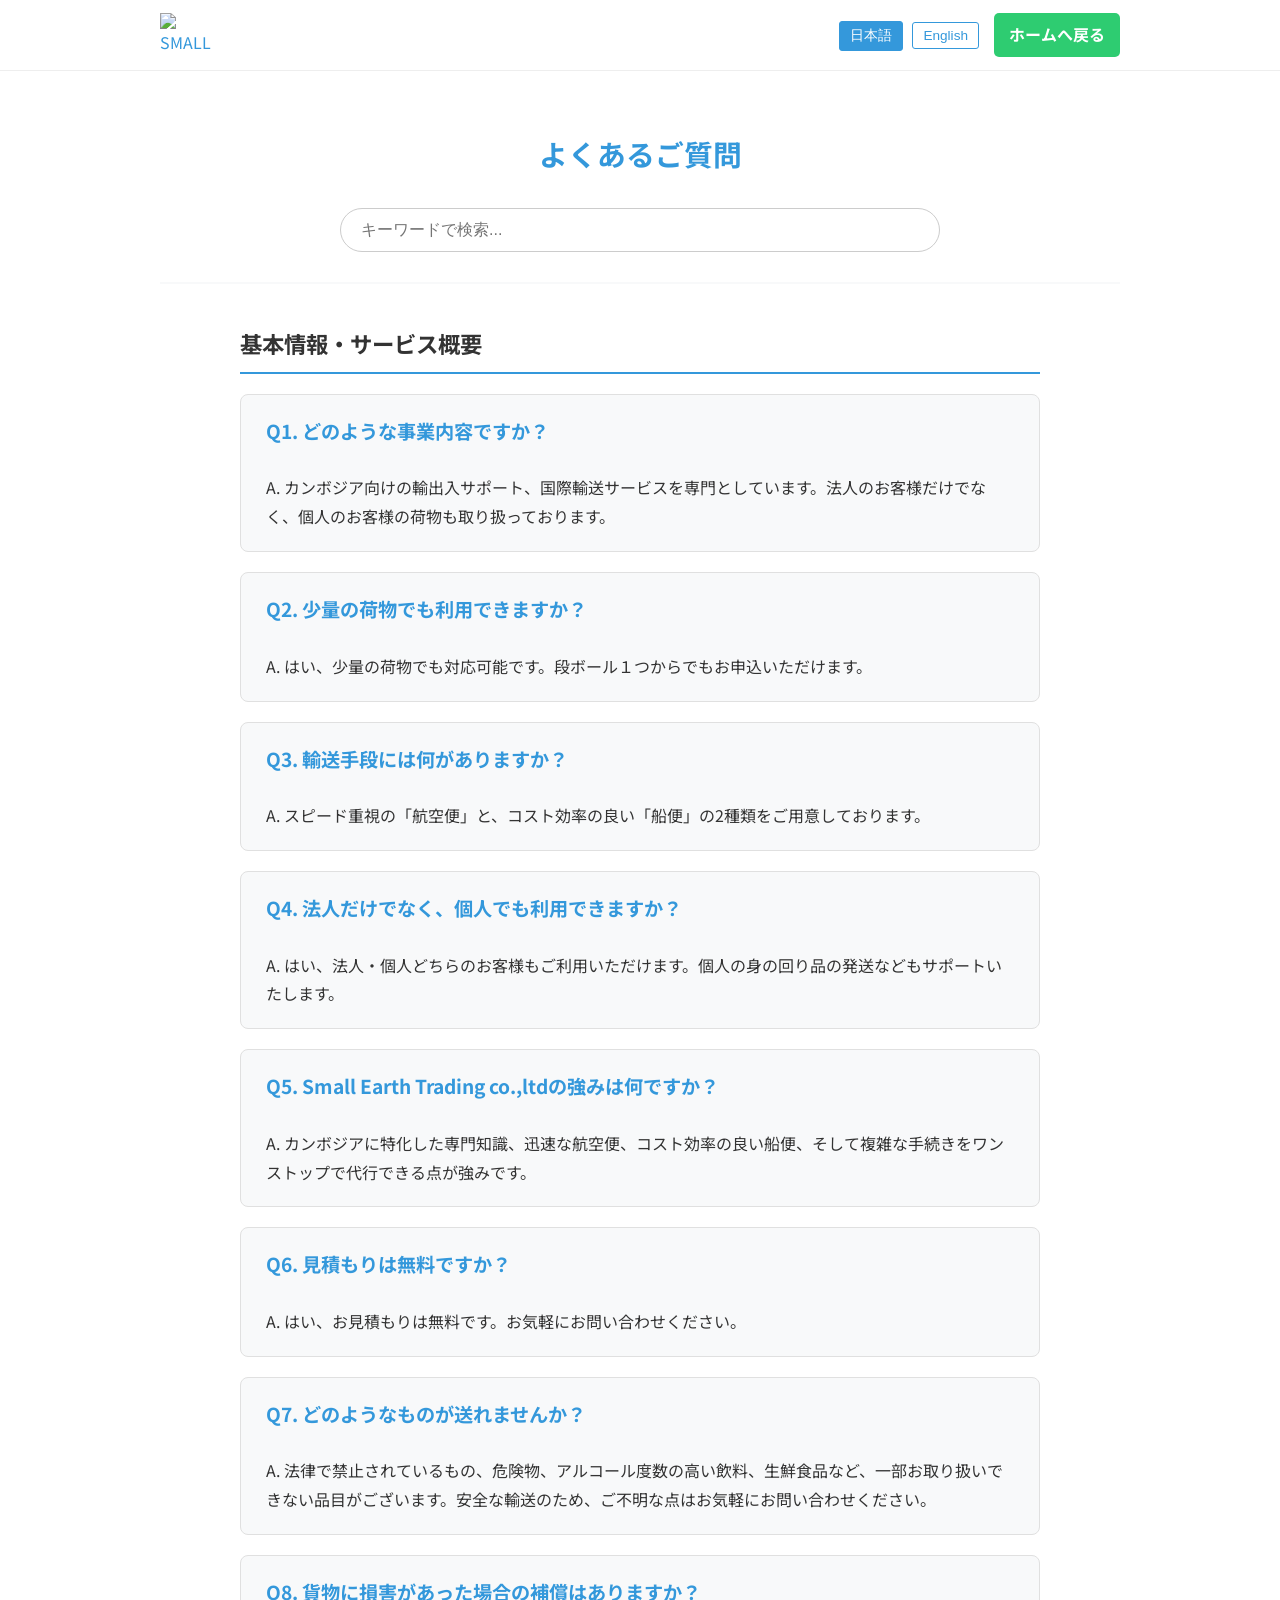
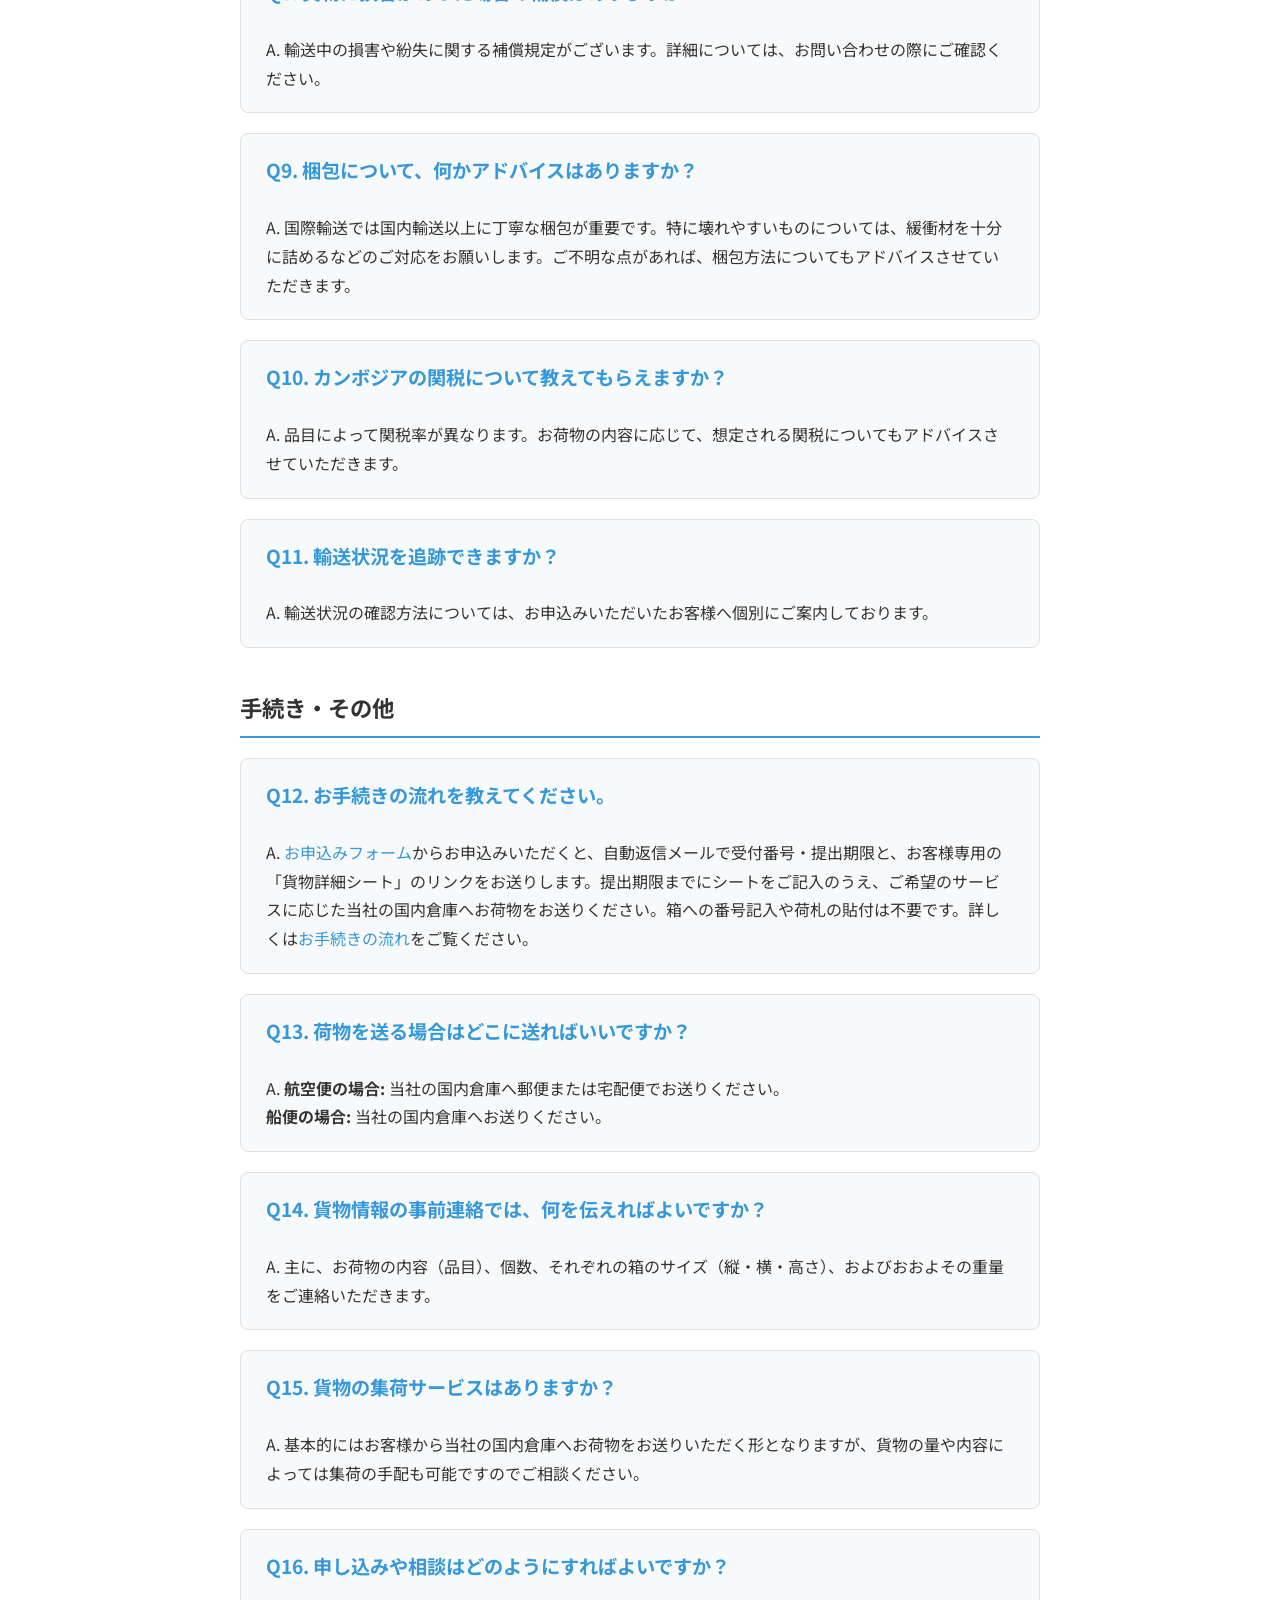
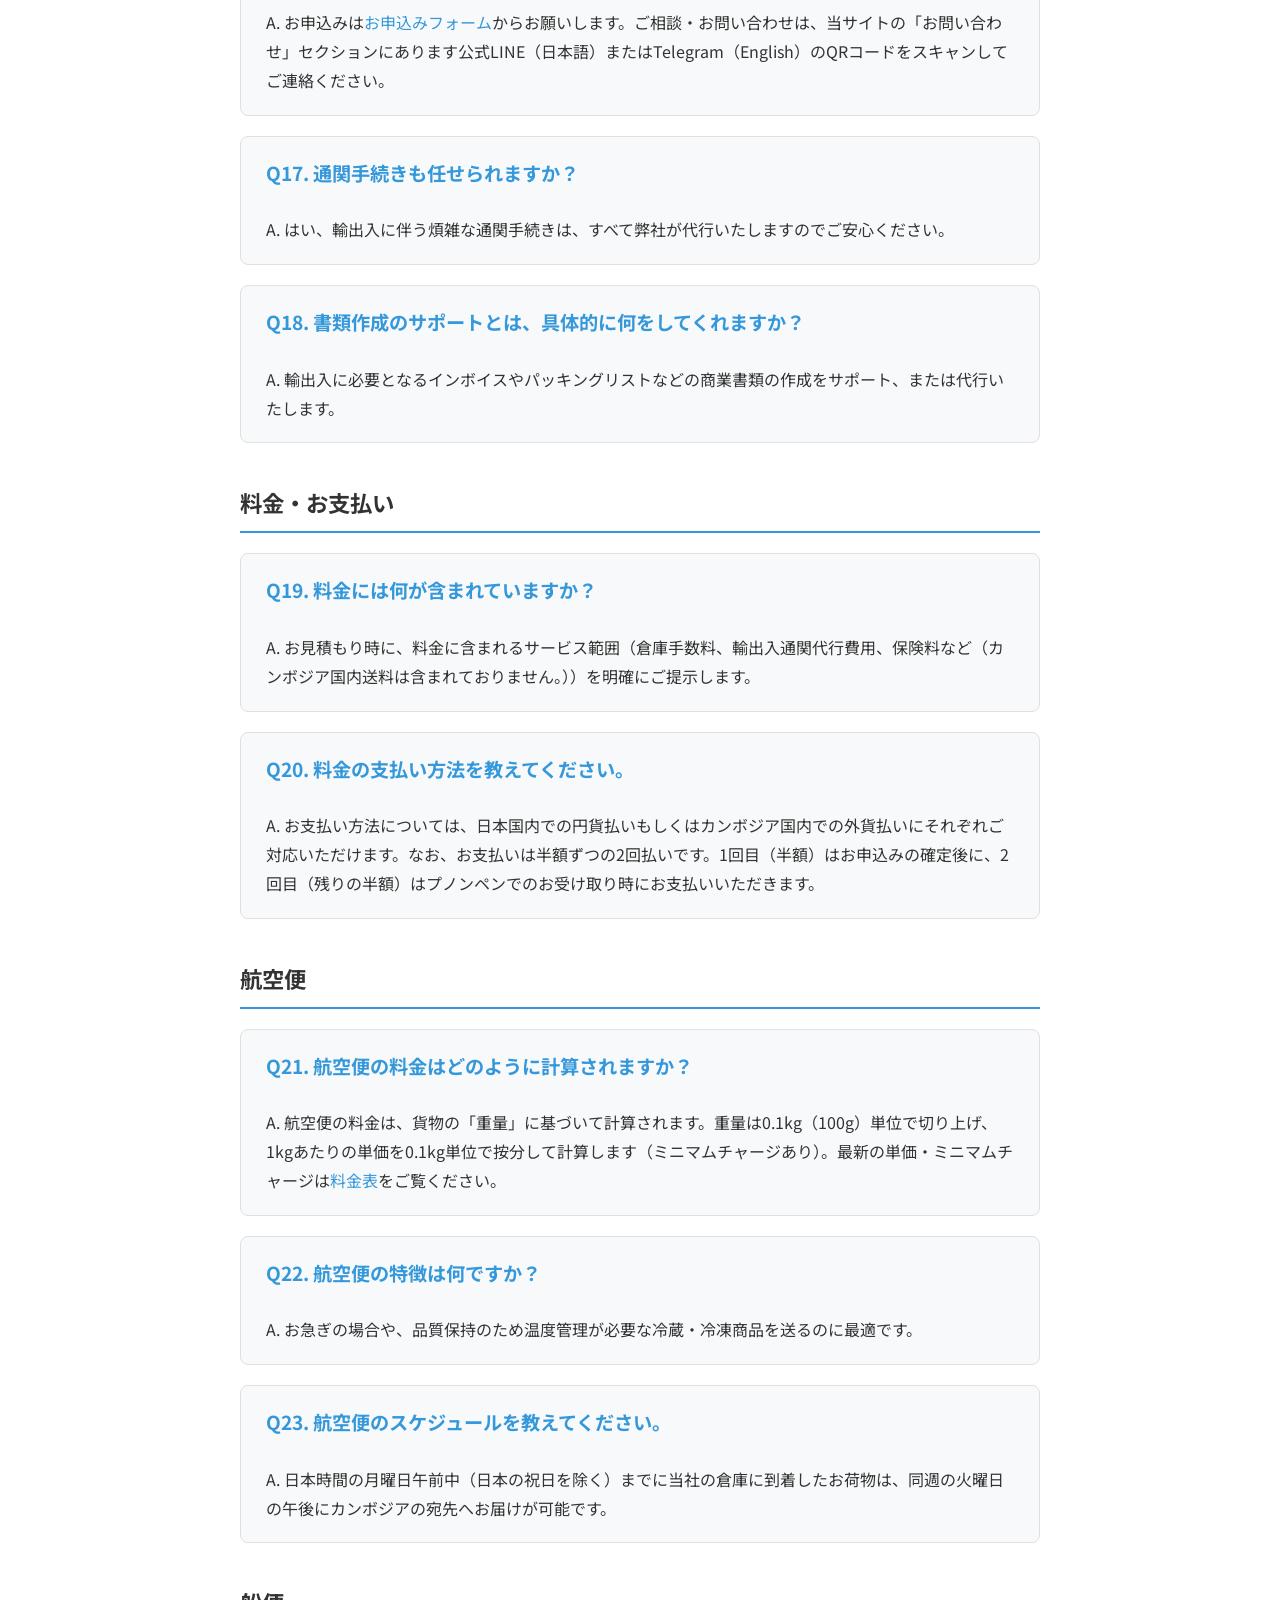
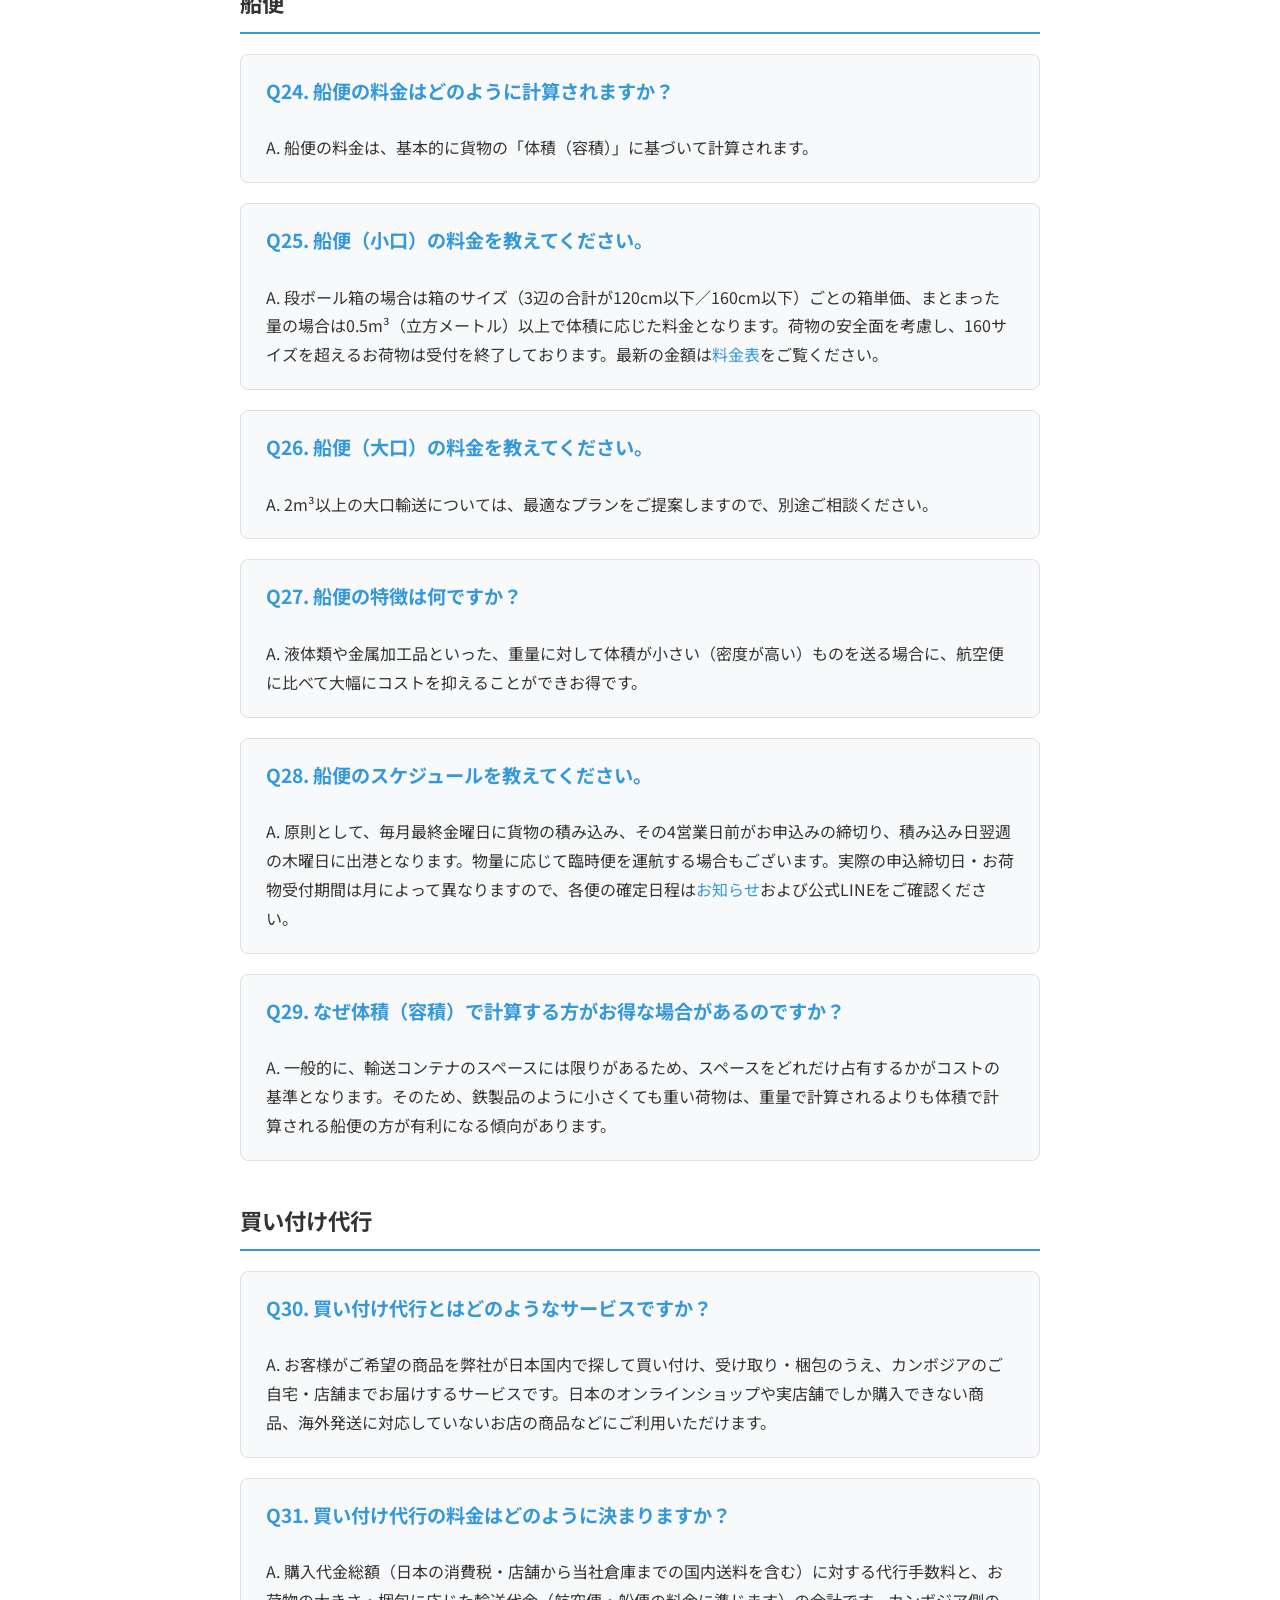
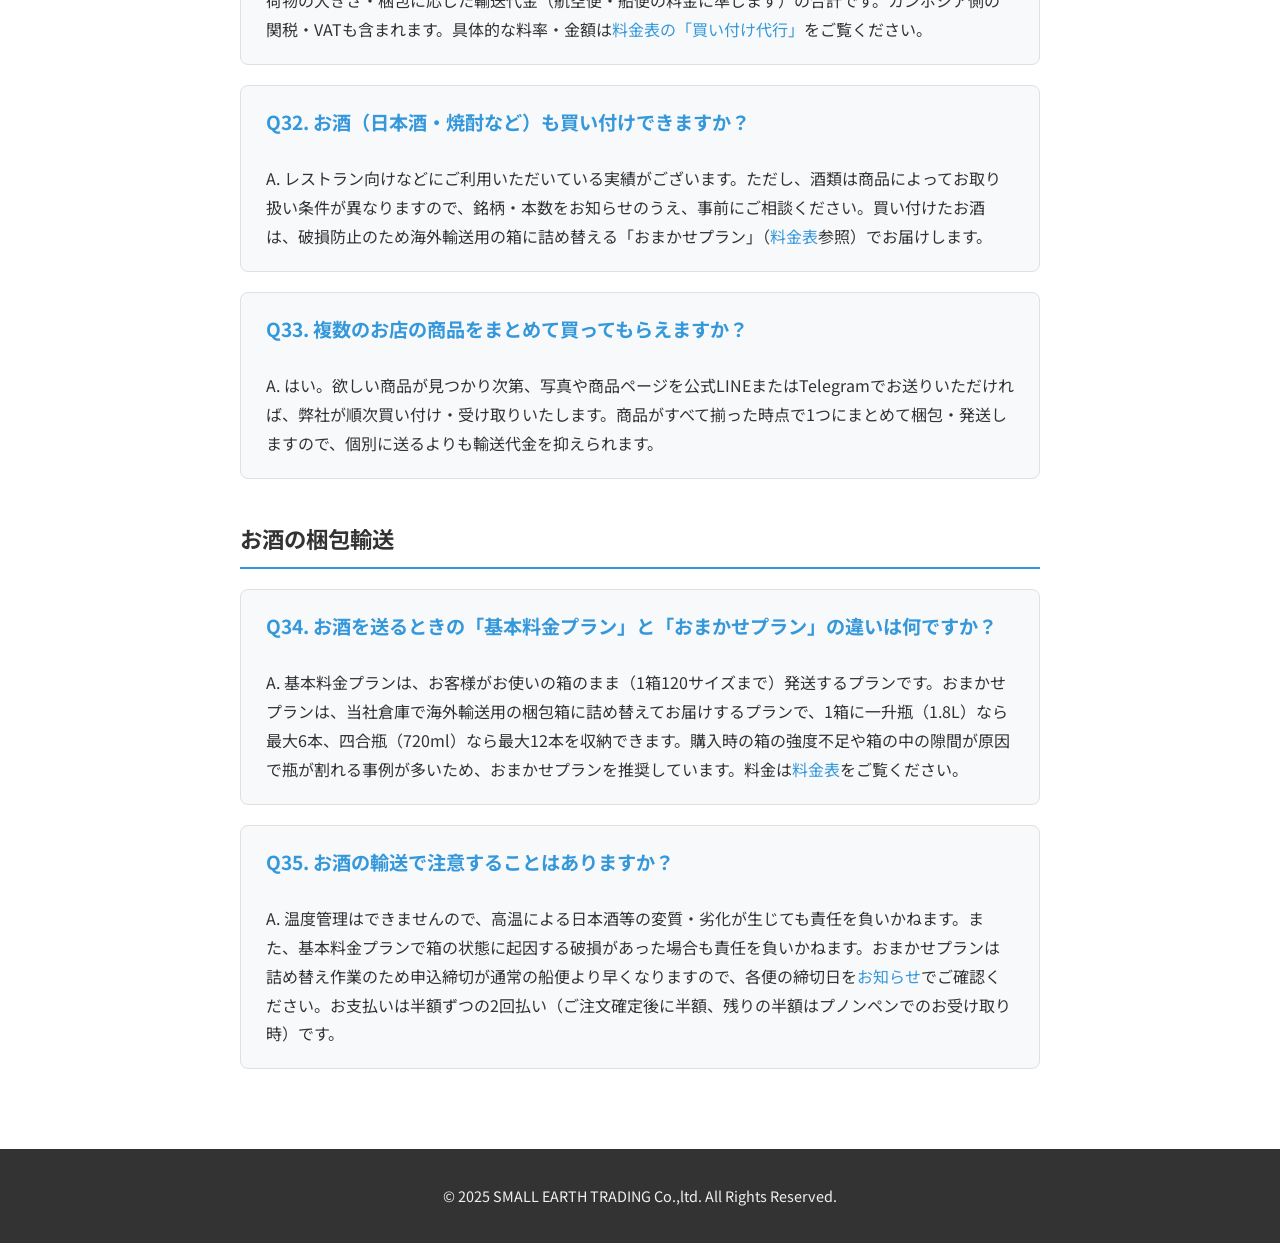
==== faq-more.html @ 94c2a357 "fix: 支払いを「半額ずつの2回払い（申込確定後／お受け取り時）」に全ページ統一 重要事項説明 第2条④（貨物受取時）、FAQ Q20（積込完了時／検品後）、酒プラン・Q35（注文確定後）で 時期の" ====
<!DOCTYPE html>
<html lang="ja" data-title-ja="よくあるご質問 - SMALL EARTH TRADING Co.,ltd" data-title-en="Frequently Asked Questions - SMALL EARTH TRADING Co.,ltd">
<head>
    <meta charset="UTF-8">
    <meta name="viewport" content="width=device-width, initial-scale=1.0">
    <script>/* 表示前に言語を確定させ、日英が一瞬二重表示されるのを防ぐ */
    try{var _l=localStorage.getItem("preferredLanguage");document.documentElement.lang=(_l==="en"||_l==="ja")?_l:"ja";}catch(e){}</script>
    <title>よくあるご質問 - SMALL EARTH TRADING Co.,ltd</title>
    <meta name="description" content="カンボジア向け輸出入サービスに関するよくあるご質問。料金、お荷物のサイズ、発送手続き、通関、現地配送、買い付け代行についての疑問を、キーワード検索でお探しいただけます。">
    <link rel="canonical" href="https://set-kh.github.io/smallearthtrading/faq-more.html">

    <!-- SNS・検索結果での表示（OGP） -->
    <meta property="og:type" content="website">
    <meta property="og:site_name" content="SMALL EARTH TRADING Co.,ltd">
    <meta property="og:locale" content="ja_JP">
    <meta property="og:title" content="よくあるご質問 - SMALL EARTH TRADING Co.,ltd">
    <meta property="og:description" content="カンボジア向け輸出入サービスに関するよくあるご質問。料金、お荷物のサイズ、発送手続き、通関、現地配送についての疑問を、キーワード検索でお探しいただけます。">
    <meta property="og:url" content="https://set-kh.github.io/smallearthtrading/faq-more.html">
    <meta property="og:image" content="https://set-kh.github.io/smallearthtrading/assets/img/og-image.jpg">
    <meta property="og:image:width" content="1200">
    <meta property="og:image:height" content="630">
    <meta name="twitter:card" content="summary_large_image">

    <!-- ファビコン -->
    <link rel="icon" href="assets/img/favicon.ico" sizes="any">
    <link rel="icon" type="image/png" sizes="32x32" href="assets/img/favicon-32.png">
    <link rel="apple-touch-icon" href="assets/img/apple-touch-icon.png">
    <meta name="theme-color" content="#3498db">

    <link rel="stylesheet" href="assets/css/style.css">
    <link rel="preconnect" href="https://fonts.googleapis.com">
    <link rel="preconnect" href="https://fonts.gstatic.com" crossorigin>
    <link href="https://fonts.googleapis.com/css2?family=Noto+Sans+JP:wght@400;700&display=swap" rel="stylesheet">
</head>
<body class="faq-page">

    <header class="site-header">
        <div class="container header-container">
            <a href="index.html" class="logo">
                <img src="assets/img/logo-sme.jpg" alt="SMALL EARTH TRADING Co.,ltd logo" width="224" height="180">
            </a>
            <div class="header-controls">
                <div class="language-switcher">
                    <button class="lang-switch-btn" data-lang="ja">日本語</button>
                    <button class="lang-switch-btn" data-lang="en">English</button>
                </div>
                <a href="index.html" class="nav-button">
                    <span class="lang-ja">ホームへ戻る</span>
                    <span class="lang-en">Back to Home</span>
                </a>
            </div>
        </div>
    </header>

    <main>
        <section class="section-padding">
            <div class="container">
                <div class="faq-header">
                    <h2><span class="lang-ja">よくあるご質問</span><span class="lang-en">Frequently Asked Questions</span></h2>
                    <div class="search-container">
                        <input type="search" id="faq-search" placeholder="キーワードで検索..."
                               data-placeholder-ja="キーワードで検索..."
                               data-placeholder-en="Search by keyword...">
                    </div>
                </div>

                <div class="faq-list">
                    <div class="faq-category-title">
                        <h3><span class="lang-ja">基本情報・サービス概要</span><span class="lang-en">General Information & Services</span></h3>
                    </div>
                    <div class="faq-entry">
                        <h3><span class="lang-ja">Q1. どのような事業内容ですか？</span><span class="lang-en">Q1. What are your business activities?</span></h3>
                        <p><span class="lang-ja">A. カンボジア向けの輸出入サポート、国際輸送サービスを専門としています。法人のお客様だけでなく、個人のお客様の荷物も取り扱っております。</span><span class="lang-en">A. We specialize in import/export support and international transport services for Cambodia. We handle cargo for both corporate and individual customers.</span></p>
                    </div>
                    <div class="faq-entry">
                        <h3><span class="lang-ja">Q2. 少量の荷物でも利用できますか？</span><span class="lang-en">Q2. Can I use the service for small shipments?</span></h3>
                        <p><span class="lang-ja">A. はい、少量の荷物でも対応可能です。段ボール１つからでもお申込いただけます。</span><span class="lang-en">A. Yes, small shipments are welcome. You can apply for as little as one cardboard box.</span></p>
                    </div>
                    <div class="faq-entry">
                        <h3><span class="lang-ja">Q3. 輸送手段には何がありますか？</span><span class="lang-en">Q3. What transportation methods are available?</span></h3>
                        <p><span class="lang-ja">A. スピード重視の「航空便」と、コスト効率の良い「船便」の2種類をご用意しております。</span><span class="lang-en">A. We offer two options: "Air Freight" for speed and "Sea Freight" for cost efficiency.</span></p>
                    </div>
                    <div class="faq-entry">
                        <h3><span class="lang-ja">Q4. 法人だけでなく、個人でも利用できますか？</span><span class="lang-en">Q4. Can individuals use the service, not just corporations?</span></h3>
                        <p><span class="lang-ja">A. はい、法人・個人どちらのお客様もご利用いただけます。個人の身の回り品の発送などもサポートいたします。</span><span class="lang-en">A. Yes, both corporate and individual customers can use our services. We also support the shipment of personal belongings.</span></p>
                    </div>
                    <div class="faq-entry">
                        <h3><span class="lang-ja">Q5. Small Earth Trading co.,ltdの強みは何ですか？</span><span class="lang-en">Q5. What are the strengths of Small Earth Trading co.,ltd?</span></h3>
                        <p><span class="lang-ja">A. カンボジアに特化した専門知識、迅速な航空便、コスト効率の良い船便、そして複雑な手続きをワンストップで代行できる点が強みです。</span><span class="lang-en">A. Our strengths are our specialized knowledge of Cambodia, fast air freight, cost-effective sea freight, and our ability to handle complex procedures as a one-stop service.</span></p>
                    </div>
                    <div class="faq-entry">
                        <h3><span class="lang-ja">Q6. 見積もりは無料ですか？</span><span class="lang-en">Q6. Is the quotation free?</span></h3>
                        <p><span class="lang-ja">A. はい、お見積もりは無料です。お気軽にお問い合わせください。</span><span class="lang-en">A. Yes, quotations are free. Please feel free to inquire.</span></p>
                    </div>
                    <div class="faq-entry">
                        <h3><span class="lang-ja">Q7. どのようなものが送れませんか？</span><span class="lang-en">Q7. What items are prohibited?</span></h3>
                        <p><span class="lang-ja">A. 法律で禁止されているもの、危険物、アルコール度数の高い飲料、生鮮食品など、一部お取り扱いできない品目がございます。安全な輸送のため、ご不明な点はお気軽にお問い合わせください。</span><span class="lang-en">A. Some items cannot be handled, such as those prohibited by law, dangerous goods, beverages with high alcohol content, and perishable foods. For safe transport, please feel free to inquire if you are unsure.</span></p>
                    </div>
                    <div class="faq-entry">
                        <h3><span class="lang-ja">Q8. 貨物に損害があった場合の補償はありますか？</span><span class="lang-en">Q8. Is there compensation for cargo damage?</span></h3>
                        <p><span class="lang-ja">A. 輸送中の損害や紛失に関する補償規定がございます。詳細については、お問い合わせの際にご確認ください。</span><span class="lang-en">A. We have a compensation policy for damage or loss during transit. Please check the details when you inquire.</span></p>
                    </div>
                    <div class="faq-entry">
                        <h3><span class="lang-ja">Q9. 梱包について、何かアドバイスはありますか？</span><span class="lang-en">Q9. Do you have any advice on packing?</span></h3>
                        <p><span class="lang-ja">A. 国際輸送では国内輸送以上に丁寧な梱包が重要です。特に壊れやすいものについては、緩衝材を十分に詰めるなどのご対応をお願いします。ご不明な点があれば、梱包方法についてもアドバイスさせていただきます。</span><span class="lang-en">A. Careful packing is more important in international shipping than in domestic shipping. For fragile items, please ensure you use sufficient cushioning material. If you have any questions, we can also advise on packing methods.</span></p>
                    </div>
                    <div class="faq-entry">
                        <h3><span class="lang-ja">Q10. カンボジアの関税について教えてもらえますか？</span><span class="lang-en">Q10. Can you tell me about Cambodian customs duties?</span></h3>
                        <p><span class="lang-ja">A. 品目によって関税率が異なります。お荷物の内容に応じて、想定される関税についてもアドバイスさせていただきます。</span><span class="lang-en">A. The tariff rates vary depending on the item. We will advise you on the expected customs duties according to the contents of your luggage.</span></p>
                    </div>
                    <div class="faq-entry">
                        <h3><span class="lang-ja">Q11. 輸送状況を追跡できますか？</span><span class="lang-en">Q11. Can I track the shipping status?</span></h3>
                        <p><span class="lang-ja">A. 輸送状況の確認方法については、お申込みいただいたお客様へ個別にご案内しております。</span><span class="lang-en">A. We provide individual guidance on how to check the shipping status to customers who have applied for our service.</span></p>
                    </div>

                    <div class="faq-category-title">
                        <h3><span class="lang-ja">手続き・その他</span><span class="lang-en">Procedures & Others</span></h3>
                    </div>
                    <div class="faq-entry">
                        <h3><span class="lang-ja">Q12. お手続きの流れを教えてください。</span><span class="lang-en">Q12. How do I proceed with the shipping process?</span></h3>
                        <p><span class="lang-ja">A. <a href="https://forms.gle/Lw5NqFom9Lw9euzAA" target="_blank" rel="noopener noreferrer">お申込みフォーム</a>からお申込みいただくと、自動返信メールで受付番号・提出期限と、お客様専用の「貨物詳細シート」のリンクをお送りします。提出期限までにシートをご記入のうえ、ご希望のサービスに応じた当社の国内倉庫へお荷物をお送りください。箱への番号記入や荷札の貼付は不要です。詳しくは<a href="procedure.html">お手続きの流れ</a>をご覧ください。</span><span class="lang-en">A. Apply via the <a href="https://forms.gle/Lw5NqFom9Lw9euzAA" target="_blank" rel="noopener noreferrer">application form</a>. You will receive an automatic reply with your Receipt No., submission deadline and a link to your personal cargo detail sheet. Fill in the sheet by the deadline and send your cargo to our warehouse in Japan for your chosen service. There is no need to number your boxes or attach labels. See the <a href="procedure.html">Procedure Flow</a> for details.</span></p>
                    </div>
                    <div class="faq-entry">
                        <h3><span class="lang-ja">Q13. 荷物を送る場合はどこに送ればいいですか？</span><span class="lang-en">Q13. Where should I send my cargo?</span></h3>
                        <p><span class="lang-ja">A. <strong>航空便の場合:</strong> 当社の国内倉庫へ郵便または宅配便でお送りください。<br><strong>船便の場合:</strong> 当社の国内倉庫へお送りください。</span><span class="lang-en">A. <strong>For Air Freight:</strong> Please send it to our domestic warehouse via mail or courier service.<br><strong>For Sea Freight:</strong> Please send it to our domestic warehouse.</span></p>
                    </div>
                    <div class="faq-entry">
                        <h3><span class="lang-ja">Q14. 貨物情報の事前連絡では、何を伝えればよいですか？</span><span class="lang-en">Q14. What cargo information should I provide in advance?</span></h3>
                        <p><span class="lang-ja">A. 主に、お荷物の内容（品目）、個数、それぞれの箱のサイズ（縦・横・高さ）、およびおおよその重量をご連絡いただきます。</span><span class="lang-en">A. We mainly ask you to provide the contents of the luggage (item description), the number of pieces, the dimensions of each box (length, width, height), and the approximate weight.</span></p>
                    </div>
                    <div class="faq-entry">
                        <h3><span class="lang-ja">Q15. 貨物の集荷サービスはありますか？</span><span class="lang-en">Q15. Do you offer a cargo pickup service?</span></h3>
                        <p><span class="lang-ja">A. 基本的にはお客様から当社の国内倉庫へお荷物をお送りいただく形となりますが、貨物の量や内容によっては集荷の手配も可能ですのでご相談ください。</span><span class="lang-en">A. Basically, customers are asked to send their luggage to our domestic warehouse, but depending on the volume and content of the cargo, we may be able to arrange for pickup, so please consult with us.</span></p>
                    </div>
                    <div class="faq-entry">
                        <h3><span class="lang-ja">Q16. 申し込みや相談はどのようにすればよいですか？</span><span class="lang-en">Q16. How do I apply or consult?</span></h3>
                        <p><span class="lang-ja">A. お申込みは<a href="https://forms.gle/Lw5NqFom9Lw9euzAA" target="_blank" rel="noopener noreferrer">お申込みフォーム</a>からお願いします。ご相談・お問い合わせは、当サイトの「お問い合わせ」セクションにあります公式LINE（日本語）またはTelegram（English）のQRコードをスキャンしてご連絡ください。</span><span class="lang-en">A. To apply, please use the <a href="https://forms.gle/Lw5NqFom9Lw9euzAA" target="_blank" rel="noopener noreferrer">application form</a>. For consultations and inquiries, scan the Official LINE (Japanese) or Telegram (English) QR code in the "Contact" section of our site.</span></p>
                    </div>
                    <div class="faq-entry">
                        <h3><span class="lang-ja">Q17. 通関手続きも任せられますか？</span><span class="lang-en">Q17. Can you handle customs procedures?</span></h3>
                        <p><span class="lang-ja">A. はい、輸出入に伴う煩雑な通関手続きは、すべて弊社が代行いたしますのでご安心ください。</span><span class="lang-en">A. Yes, please rest assured that we will handle all complex customs procedures associated with import and export on your behalf.</span></p>
                    </div>
                    <div class="faq-entry">
                        <h3><span class="lang-ja">Q18. 書類作成のサポートとは、具体的に何をしてくれますか？</span><span class="lang-en">Q18. What specifically does your documentation support include?</span></h3>
                        <p><span class="lang-ja">A. 輸出入に必要となるインボイスやパッキングリストなどの商業書類の作成をサポート、または代行いたします。</span><span class="lang-en">A. We support or act on your behalf in preparing commercial documents required for import/export, such as invoices and packing lists.</span></p>
                    </div>

                    <div class="faq-category-title">
                        <h3><span class="lang-ja">料金・お支払い</span><span class="lang-en">Pricing & Payment</span></h3>
                    </div>
                    <div class="faq-entry">
                        <h3><span class="lang-ja">Q19. 料金には何が含まれていますか？</span><span class="lang-en">Q19. What is included in the price?</span></h3>
                        <p><span class="lang-ja">A. お見積もり時に、料金に含まれるサービス範囲（倉庫手数料、輸出入通関代行費用、保険料など（カンボジア国内送料は含まれておりません。））を明確にご提示します。</span><span class="lang-en">A. When providing a quote, we will clearly state the scope of services included in the fee (e.g., warehouse fees, import/export customs clearance fees, insurance premiums, etc. (shipping within Cambodia is not included)).</span></p>
                    </div>
                    <div class="faq-entry">
                        <h3><span class="lang-ja">Q20. 料金の支払い方法を教えてください。</span><span class="lang-en">Q20. What are the payment methods?</span></h3>
                        <p><span class="lang-ja">A. お支払い方法については、日本国内での円貨払いもしくはカンボジア国内での外貨払いにそれぞれご対応いただけます。なお、お支払いは半額ずつの2回払いです。1回目（半額）はお申込みの確定後に、2回目（残りの半額）はプノンペンでのお受け取り時にお支払いいただきます。</span><span class="lang-en">A. For payment, we can accept both payment in Japanese Yen (JPY) in Japan and payment in foreign currency in Cambodia. Payment is made in two equal instalments: the first half after your application is confirmed, and the remaining half when you collect your goods in Phnom Penh.</span></p>
                    </div>

                    <div class="faq-category-title">
                        <h3><span class="lang-ja">航空便</span><span class="lang-en">Air Freight</span></h3>
                    </div>
                    <div class="faq-entry">
                        <h3><span class="lang-ja">Q21. 航空便の料金はどのように計算されますか？</span><span class="lang-en">Q21. How is the air freight price calculated?</span></h3>
                        <p><span class="lang-ja">A. 航空便の料金は、貨物の「重量」に基づいて計算されます。重量は0.1kg（100g）単位で切り上げ、1kgあたりの単価を0.1kg単位で按分して計算します（ミニマムチャージあり）。最新の単価・ミニマムチャージは<a href="index.html#price-list">料金表</a>をご覧ください。</span><span class="lang-en">A. Air freight charges are calculated based on the cargo's "weight". Weight is rounded up to the nearest 0.1 kg (100 g), and the per-kg rate is applied in 0.1 kg units (a minimum charge applies). Please see the <a href="index.html#price-list">Price List</a> for the current rate and minimum charge.</span></p>
                    </div>
                    <div class="faq-entry">
                        <h3><span class="lang-ja">Q22. 航空便の特徴は何ですか？</span><span class="lang-en">Q22. What are the features of air freight?</span></h3>
                        <p><span class="lang-ja">A. お急ぎの場合や、品質保持のため温度管理が必要な冷蔵・冷凍商品を送るのに最適です。</span><span class="lang-en">A. It is ideal for urgent shipments or for sending refrigerated/frozen goods that require temperature control for quality preservation.</span></p>
                    </div>
                    <div class="faq-entry">
                        <h3><span class="lang-ja">Q23. 航空便のスケジュールを教えてください。</span><span class="lang-en">Q23. What is the air freight schedule?</span></h3>
                        <p><span class="lang-ja">A. 日本時間の月曜日午前中（日本の祝日を除く）までに当社の倉庫に到着したお荷物は、同週の火曜日の午後にカンボジアの宛先へお届けが可能です。</span><span class="lang-en">A. Packages that arrive at our warehouse by Monday morning Japan time (excluding Japanese holidays) can be delivered to their destination in Cambodia on the afternoon of the same week's Tuesday.</span></p>
                    </div>

                    <div class="faq-category-title">
                        <h3><span class="lang-ja">船便</span><span class="lang-en">Sea Freight</span></h3>
                    </div>
                    <div class="faq-entry">
                        <h3><span class="lang-ja">Q24. 船便の料金はどのように計算されますか？</span><span class="lang-en">Q24. How is the sea freight price calculated?</span></h3>
                        <p><span class="lang-ja">A. 船便の料金は、基本的に貨物の「体積（容積）」に基づいて計算されます。</span><span class="lang-en">A. Sea freight charges are generally calculated based on the cargo's "volume".</span></p>
                    </div>
                    <div class="faq-entry">
                        <h3><span class="lang-ja">Q25. 船便（小口）の料金を教えてください。</span><span class="lang-en">Q25. What are the rates for small lot (LCL) sea freight?</span></h3>
                        <p><span class="lang-ja">A. 段ボール箱の場合は箱のサイズ（3辺の合計が120cm以下／160cm以下）ごとの箱単価、まとまった量の場合は0.5m³（立方メートル）以上で体積に応じた料金となります。荷物の安全面を考慮し、160サイズを超えるお荷物は受付を終了しております。最新の金額は<a href="index.html#price-list">料金表</a>をご覧ください。</span><span class="lang-en">A. For cardboard boxes, the rate is per box according to box size (sum of 3 dimensions up to 120cm or up to 160cm). For larger quantities of 0.5m³ or more, the rate is based on volume. For safety reasons, we no longer accept packages larger than 160cm size. Please see the <a href="index.html#price-list">Price List</a> for current rates.</span></p>
                    </div>
                    <div class="faq-entry">
                        <h3><span class="lang-ja">Q26. 船便（大口）の料金を教えてください。</span><span class="lang-en">Q26. What are the rates for large lot (FCL) sea freight?</span></h3>
                        <p><span class="lang-ja">A. 2m³以上の大口輸送については、最適なプランをご提案しますので、別途ご相談ください。</span><span class="lang-en">A. For large shipments of 2m³ or more, we will propose the optimal plan, so please consult with us separately.</span></p>
                    </div>
                    <div class="faq-entry">
                        <h3><span class="lang-ja">Q27. 船便の特徴は何ですか？</span><span class="lang-en">Q27. What are the features of sea freight?</span></h3>
                        <p><span class="lang-ja">A. 液体類や金属加工品といった、重量に対して体積が小さい（密度が高い）ものを送る場合に、航空便に比べて大幅にコストを抑えることができお得です。</span><span class="lang-en">A. It is very cost-effective for sending high-density items that are small in volume but heavy, such as liquids and processed metal goods, as costs can be significantly reduced compared to air freight.</span></p>
                    </div>
                    <div class="faq-entry">
                        <h3><span class="lang-ja">Q28. 船便のスケジュールを教えてください。</span><span class="lang-en">Q28. What is the sea freight schedule?</span></h3>
                        <p><span class="lang-ja">A. 原則として、毎月最終金曜日に貨物の積み込み、その4営業日前がお申込みの締切り、積み込み日翌週の木曜日に出港となります。物量に応じて臨時便を運航する場合もございます。実際の申込締切日・お荷物受付期間は月によって異なりますので、各便の確定日程は<a href="index.html#news">お知らせ</a>および公式LINEをご確認ください。</span><span class="lang-en">A. As a standard cycle, loading takes place on the last Friday of each month, the application deadline is 4 business days before the loading date, and departure is on the Thursday of the week following loading. Special shipments may be available depending on cargo volume. Actual deadlines and drop-off periods vary from month to month, so please check the <a href="index.html#news">News</a> section and our Official LINE account for confirmed dates.</span></p>
                    </div>
                    <div class="faq-entry">
                        <h3><span class="lang-ja">Q29. なぜ体積（容積）で計算する方がお得な場合があるのですか？</span><span class="lang-en">Q29. Why is calculating by volume sometimes more advantageous?</span></h3>
                        <p><span class="lang-ja">A. 一般的に、輸送コンテナのスペースには限りがあるため、スペースをどれだけ占有するかがコストの基準となります。そのため、鉄製品のように小さくても重い荷物は、重量で計算されるよりも体積で計算される船便の方が有利になる傾向があります。</span><span class="lang-en">A. Generally, the space in a shipping container is limited, so the cost is based on how much space is occupied. Therefore, for small but heavy items like iron products, sea freight calculated by volume tends to be more advantageous than rates calculated by weight.</span></p>
                    </div>

                    <div class="faq-category-title">
                        <h3><span class="lang-ja">買い付け代行</span><span class="lang-en">Purchasing Agent Service</span></h3>
                    </div>
                    <div class="faq-entry">
                        <h3><span class="lang-ja">Q30. 買い付け代行とはどのようなサービスですか？</span><span class="lang-en">Q30. What is the Purchasing Agent Service?</span></h3>
                        <p><span class="lang-ja">A. お客様がご希望の商品を弊社が日本国内で探して買い付け、受け取り・梱包のうえ、カンボジアのご自宅・店舗までお届けするサービスです。日本のオンラインショップや実店舗でしか購入できない商品、海外発送に対応していないお店の商品などにご利用いただけます。</span><span class="lang-en">A. We locate and purchase the products you want in Japan, receive and pack them, and deliver them to your home or shop in Cambodia. It is ideal for products available only from Japanese online or physical stores, or from shops that do not ship overseas.</span></p>
                    </div>
                    <div class="faq-entry">
                        <h3><span class="lang-ja">Q31. 買い付け代行の料金はどのように決まりますか？</span><span class="lang-en">Q31. How is the Purchasing Agent Service priced?</span></h3>
                        <p><span class="lang-ja">A. 購入代金総額（日本の消費税・店舗から当社倉庫までの国内送料を含む）に対する代行手数料と、お荷物の大きさ・梱包に応じた輸送代金（航空便・船便の料金に準じます）の合計です。カンボジア側の関税・VATも含まれます。具体的な料率・金額は<a href="index.html#buying-agent">料金表の「買い付け代行」</a>をご覧ください。</span><span class="lang-en">A. The price is the sum of a service fee based on the total purchase amount (including Japanese consumption tax and domestic shipping from the store to our warehouse) and a shipping charge according to the size and packaging of the shipment (in accordance with our air / sea freight rates). Cambodian customs duties and VAT are also included. Please see the <a href="index.html#buying-agent">"Purchasing Agent Service" section of the Price List</a> for the actual rates.</span></p>
                    </div>
                    <div class="faq-entry">
                        <h3><span class="lang-ja">Q32. お酒（日本酒・焼酎など）も買い付けできますか？</span><span class="lang-en">Q32. Can you purchase alcoholic beverages such as sake or shochu?</span></h3>
                        <p><span class="lang-ja">A. レストラン向けなどにご利用いただいている実績がございます。ただし、酒類は商品によってお取り扱い条件が異なりますので、銘柄・本数をお知らせのうえ、事前にご相談ください。買い付けたお酒は、破損防止のため海外輸送用の箱に詰め替える「おまかせプラン」（<a href="index.html#alcohol-plans">料金表</a>参照）でお届けします。</span><span class="lang-en">A. Yes, this service is used by restaurants and other customers. However, handling conditions for alcoholic beverages vary by product, so please let us know the brands and quantities and consult us in advance. Alcohol purchased on your behalf is shipped under the "Omakase Plan" (see the <a href="index.html#alcohol-plans">Price List</a>), repacked into export-grade cartons to prevent breakage.</span></p>
                    </div>
                    <div class="faq-entry">
                        <h3><span class="lang-ja">Q33. 複数のお店の商品をまとめて買ってもらえますか？</span><span class="lang-en">Q33. Can you buy items from several different stores and send them together?</span></h3>
                        <p><span class="lang-ja">A. はい。欲しい商品が見つかり次第、写真や商品ページを公式LINEまたはTelegramでお送りいただければ、弊社が順次買い付け・受け取りいたします。商品がすべて揃った時点で1つにまとめて梱包・発送しますので、個別に送るよりも輸送代金を抑えられます。</span><span class="lang-en">A. Yes. Whenever you find something you want, send us a photo or product page via our Official LINE or Telegram, and we will purchase and receive each item in turn. Once all the items have arrived, we pack and ship them together, which keeps the shipping cost lower than sending each item separately.</span></p>
                    </div>

                    <div class="faq-category-title">
                        <h3><span class="lang-ja">お酒の梱包輸送</span><span class="lang-en">Alcohol Shipping</span></h3>
                    </div>
                    <div class="faq-entry">
                        <h3><span class="lang-ja">Q34. お酒を送るときの「基本料金プラン」と「おまかせプラン」の違いは何ですか？</span><span class="lang-en">Q34. What is the difference between the Basic Plan and the Omakase Plan for alcohol?</span></h3>
                        <p><span class="lang-ja">A. 基本料金プランは、お客様がお使いの箱のまま（1箱120サイズまで）発送するプランです。おまかせプランは、当社倉庫で海外輸送用の梱包箱に詰め替えてお届けするプランで、1箱に一升瓶（1.8L）なら最大6本、四合瓶（720ml）なら最大12本を収納できます。購入時の箱の強度不足や箱の中の隙間が原因で瓶が割れる事例が多いため、おまかせプランを推奨しています。料金は<a href="index.html#alcohol-plans">料金表</a>をご覧ください。</span><span class="lang-en">A. With the Basic Plan, we ship the box as you packed it (up to 120cm size per box). With the Omakase Plan, we repack your bottles at our warehouse into export-grade cartons; one box holds up to 6 × 1.8L bottles or up to 12 × 720ml bottles. Because bottles often break when the retailer's box is not strong enough or has gaps inside, we recommend the Omakase Plan. Please see the <a href="index.html#alcohol-plans">Price List</a> for prices.</span></p>
                    </div>
                    <div class="faq-entry">
                        <h3><span class="lang-ja">Q35. お酒の輸送で注意することはありますか？</span><span class="lang-en">Q35. Is there anything to be aware of when shipping alcohol?</span></h3>
                        <p><span class="lang-ja">A. 温度管理はできませんので、高温による日本酒等の変質・劣化が生じても責任を負いかねます。また、基本料金プランで箱の状態に起因する破損があった場合も責任を負いかねます。おまかせプランは詰め替え作業のため申込締切が通常の船便より早くなりますので、各便の締切日を<a href="index.html#news">お知らせ</a>でご確認ください。お支払いは半額ずつの2回払い（ご注文確定後に半額、残りの半額はプノンペンでのお受け取り時）です。</span><span class="lang-en">A. Temperature control is not available, so we cannot accept responsibility for deterioration of sake or other beverages caused by high temperatures. We also cannot accept responsibility for breakage caused by the condition of the box under the Basic Plan. Because of the repacking work, the application deadline for the Omakase Plan is earlier than the regular sea freight deadline, so please check each shipment's deadline in the <a href="index.html#news">News</a> section. Payment is in two equal instalments: half after your order is confirmed, and the remaining half when you collect your goods in Phnom Penh.</span></p>
                    </div>
                </div>
            </div>
        </section>
    </main>

    <footer class="site-footer-bottom">
        <div class="container">
            <p>&copy; 2025 SMALL EARTH TRADING Co.,ltd. All Rights Reserved.</p>
        </div>
    </footer>

    <script>
        /* FAQ 検索（言語切り替えは script.js が担当） */
        document.addEventListener('DOMContentLoaded', function () {
            var input = document.getElementById('faq-search');
            var entries = document.querySelectorAll('.faq-entry');
            if (!input || !entries.length) { return; }

            function filter() {
                var term = input.value.trim().toLowerCase();
                var lang = document.documentElement.lang || 'ja';

                Array.prototype.forEach.call(entries, function (entry) {
                    /* 表示中の言語のテキストだけを検索対象にする */
                    var nodes = entry.querySelectorAll('.lang-' + lang);
                    var text = Array.prototype.map.call(nodes, function (n) {
                        return n.textContent;
                    }).join(' ').toLowerCase();

                    entry.style.display = (!term || text.indexOf(term) !== -1) ? '' : 'none';
                });
            }

            input.addEventListener('input', filter);
            /* 言語を切り替えたら検索結果も引き直す */
            document.addEventListener('languagechange', filter);
        });
    </script>
    <script src="assets/js/script.js"></script>
</body>
</html>
---- assets/css/style.css ----
/* 基本設定とフォント */
:root {
    --primary-color: #3498db; /* 青系 - 迅速さ、信頼 */
    --secondary-color: #2ecc71; /* 緑系 - 親切さ、安心 */
    --text-color: #333333;
    --background-color: #ffffff;
    --light-gray-bg: #f8f9fa; /* セクションの交互背景色 */
    --heading-font: 'Noto Sans JP', sans-serif;
    --body-font: 'Noto Sans JP', sans-serif;
    --header-height: 70px; /* ヘッダーの高さ */
}

html {
    scroll-behavior: smooth;
    font-size: 16px;
}

body {
    margin: 0;
    padding-top: var(--header-height);
    font-family: var(--body-font);
    color: var(--text-color);
    background-color: var(--background-color);
    line-height: 1.7;
}

.container {
    width: 90%;
    max-width: 960px;
    margin: 0 auto;
}

h1, h2, h3, h4 {
    font-family: var(--heading-font);
    font-weight: 700;
    color: var(--primary-color);
    margin-top: 0;
    margin-bottom: 0.8em;
}
h1 { font-size: 2.2rem; line-height: 1.3; }
h2 { font-size: 1.8rem; margin-bottom: 1em; text-align: center;}
h3 { font-size: 1.5rem; color: var(--secondary-color); border-bottom: 2px solid var(--light-gray-bg); padding-bottom: 10px; }
h4 { font-size: 1.2rem; color: var(--text-color); margin-top: 2em; }

p { margin-bottom: 1em; }
a { color: var(--primary-color); text-decoration: none; }
a:hover, a:focus { color: var(--secondary-color); text-decoration: underline; }

img { max-width: 100%; height: auto; }
.sr-only { position: absolute; width: 1px; height: 1px; padding: 0; margin: -1px; overflow: hidden; clip: rect(0,0,0,0); white-space: nowrap; border: 0;}
.sp-only { display: none; }

/* ヘッダー */
.site-header {
    background-color: rgba(255, 255, 255, 0.95);
    backdrop-filter: blur(5px);
    border-bottom: 1px solid #eee;
    position: fixed;
    top: 0;
    left: 0;
    width: 100%;
    height: var(--header-height);
    z-index: 1000;
    display: flex;
    align-items: center;
}
.header-container { display: flex; justify-content: space-between; align-items: center; width: 100%; }
.logo { flex-shrink: 0; }
.logo img { height: 45px; width: auto; display: block; }
.header-controls { display: flex; align-items: center; margin-left: auto; }
.language-switcher { margin-right: 15px; }
.lang-switch-btn { background-color: transparent; border: 1px solid var(--primary-color); color: var(--primary-color); padding: 5px 10px; cursor: pointer; font-size: 0.85rem; margin-left: 5px; border-radius: 3px; transition: background-color 0.3s, color 0.3s; }
.lang-switch-btn:hover, .lang-switch-btn.active { background-color: var(--primary-color); color: white; }
.global-nav ul { list-style: none; padding: 0; margin: 0; display: flex; align-items: center; }
.global-nav li { margin-left: 15px; }
.global-nav a { color: var(--text-color); font-weight: 700; padding: 5px 10px; border-radius: 4px; transition: color 0.3s, background-color 0.3s; white-space: nowrap; }
.global-nav a:hover, .global-nav a:focus, .global-nav a.active { color: var(--secondary-color); background-color: #eafaf1; }
.nav-button { background-color: var(--secondary-color); color: white !important; padding: 8px 15px !important; border-radius: 5px; font-weight: bold; }
.nav-button:hover, .nav-button:focus { background-color: #27ae60; color: white !important; text-decoration: none; }
.menu-toggle { display: none; background: none; border: none; cursor: pointer; padding: 10px; }
.menu-toggle .bar { display: block; width: 22px; height: 2px; background-color: var(--text-color); margin: 5px 0; transition: transform 0.3s, opacity 0.3s; }

/* セクション共通 */
.section-padding { padding: 60px 0; }
.section-padding-alt { padding: 60px 0; background-color: var(--light-gray-bg); }

/* ヒーローセクション */
.hero-section { background-color: var(--primary-color); color: white; text-align: center; }
.hero-section h1, .hero-section h2 { color: white; }
.hero-section p { font-size: 1.1rem; opacity: 0.9; margin-bottom: 1.5em;}
.cta-button { display: inline-block; background-color: var(--secondary-color); color: white; padding: 12px 28px; text-decoration: none; font-size: 1.1rem; font-weight: bold; border-radius: 5px; transition: background-color 0.3s ease, transform 0.2s ease; }
.cta-button:hover, .cta-button:focus { background-color: #27ae60; transform: translateY(-2px); color: white; text-decoration: none; }
.link-button { display: inline-block; background-color: var(--primary-color); color: white; padding: 10px 20px; text-decoration: none; border-radius: 4px; transition: background-color 0.3s; }
.link-button:hover, .link-button:focus { background-color: #2980b9; color: white; text-decoration: none; }

/* 文章主体のコンテンツエリア */
.content-prose { max-width: 720px; margin-left: auto; margin-right: auto; }
.content-prose h2 { text-align: left; }
.content-prose table { width: 100%; border-collapse: collapse; margin-bottom: 1.5em; }
.content-prose th, .content-prose td { border: 1px solid #ddd; padding: 10px; text-align: left; vertical-align: middle; }
.content-prose th { background-color: #f0f0f0; font-weight: bold; }
.content-prose ul { padding-left: 20px; }
.content-prose li { margin-bottom: 0.5em; }

/* LINE紹介セクション */
.video-container { margin: 20px 0; text-align: center; }
.video-container video { max-width: 320px; width: 100%; height: auto; border-radius: 8px; box-shadow: 0 4px 15px rgba(0,0,0,0.1); }
.line-contact { text-align: center; margin-top: 20px; }
.line-link { display: inline-block; }

/* ===== 言語切り替え =====
   JS は <html> の lang 属性を書き替えるだけで、表示・非表示はここで制御します。
   HTML 側に style="display:none;" を書かないでください。 */
html[lang="ja"] .lang-en,
html[lang="en"] .lang-ja { display: none; }

/* お知らせセクション */
.news-item { background-color: #fff; padding: 24px; border-radius: 6px; margin-bottom: 20px; border: 1px solid #e0e0e0; }
.news-item:last-child { margin-bottom: 0; }
.news-date { font-size: 0.85em; color: #777; margin-bottom: 0.4em; }
.news-item h3 { font-size: 1.25rem; color: var(--primary-color); margin-bottom: 0.6em; }
.news-item h4 { font-size: 1rem; margin-top: 1.4em; margin-bottom: 0.3em; }
.news-item h4:first-of-type { margin-top: 1em; }
.news-item p { margin-bottom: 0.6em; }
.news-item ul { margin-bottom: 0.6em; }

/* 料金表セクション */
.price-category { margin-bottom: 40px; }
.price-table, .price-table-visual { width: 100%; margin-top: 1em; }
.price-table-visual td { text-align: center; }
.price-image { max-width: 80px; height: auto; }
.price-table strong, .price-table-visual strong { font-size: 1.2em; color: var(--primary-color); }
/* お酒プラン比較表 */
.plan-table thead th { background-color: var(--primary-color); color: #fff; text-align: center; }
.plan-table tbody th { width: 26%; }
.plan-table td:last-child { white-space: nowrap; text-align: center; }
.plan-table small { font-size: 0.8em; color: var(--secondary-color); }
.price-note { font-size: 0.9em; line-height: 1.7; margin-top: 0.8em; }
.price-note strong { font-weight: 700; }

/* 事例、FAQ、連絡先 */
.case-item { background-color: #fff; padding: 20px; border-radius: 6px; margin-bottom: 20px; border: 1px solid #e0e0e0; }
.faq-item { background-color: #fff; padding: 20px; border-radius: 6px; margin-bottom: 20px; border: 1px solid #e0e0e0; }
.faq-item h3 { font-size: 1.2rem; margin-bottom: 0.3em; color: var(--primary-color);}
.faq-more { margin-top: 30px; text-align: center; font-size: 1.1em; }
.important-link { margin-top: 20px; font-size: 1.05em; font-weight: 700; }
.contact-qr-container { display: flex; flex-wrap: wrap; justify-content: center; gap: 30px; text-align: center; margin-top: 30px; }
.contact-qr { margin: 0; }
.contact-qr figcaption { margin-top: 10px; font-weight: 700; color: white; }
.qr-code { width: 140px; height: auto; border: 1px solid #eee; }
.qr-code-large { width: 200px; height: auto; border: 3px solid white; border-radius: 8px; box-shadow: 0 4px 15px rgba(0,0,0,0.1); }

/* ヒーローの2ボタン（申込フォーム／相談LINE） */
.cta-group { display: flex; flex-wrap: wrap; justify-content: center; gap: 15px; }
.cta-button-secondary { background-color: transparent; border: 2px solid white; }
.cta-button-secondary:hover, .cta-button-secondary:focus { background-color: rgba(255,255,255,0.15); }
.cta-note { margin-top: 1.2em; font-size: 0.95rem; }
.cta-note a { color: white; text-decoration: underline; }

/* ご利用の流れ（要約） */
.flow-summary { padding-left: 1.4em; margin-bottom: 1.5em; }
.flow-summary li { margin-bottom: 0.6em; }

/* AIアシスタント */
.ai-badge { display: inline-block; background-color: #fff3cd; color: #7a5a00; border: 1px solid #ffe08a; border-radius: 20px; padding: 4px 14px; font-size: 0.9rem; font-weight: 700; margin-bottom: 1em; }
.ai-features { padding-left: 1.4em; }
.ai-features li { margin-bottom: 0.6em; }

/* フッター */
.site-footer-bottom { background-color: #333; color: #f0f0f0; text-align: center; padding: 20px 0; font-size: 0.9rem; }

/* ========== FAQページ専用スタイル ========== */
.faq-page .section-padding { background-color: #fff; }
.faq-header { text-align: center; margin-bottom: 40px; border-bottom: 2px solid var(--light-gray-bg); padding-bottom: 30px; }
.faq-header h2 { text-align: center; }
.search-container { margin-top: 20px; width: 100%; max-width: 600px; margin-left: auto; margin-right: auto; }
#faq-search { width: 100%; padding: 12px 20px; font-size: 1rem; border: 1px solid #ccc; border-radius: 25px; box-sizing: border-box; transition: border-color 0.3s, box-shadow 0.3s; }
#faq-search:focus { outline: none; border-color: var(--primary-color); box-shadow: 0 0 5px rgba(52, 152, 219, 0.5); }
.faq-list { max-width: 800px; margin: 0 auto; }
.faq-category-title { max-width: 800px; margin: 40px auto 20px; border-bottom: 2px solid var(--primary-color); padding-bottom: 10px; }
.faq-category-title h3 { font-size: 1.4rem; color: var(--text-color); border-bottom: none; padding-bottom: 0; margin-bottom: 0; }
.faq-entry { background-color: var(--light-gray-bg); border: 1px solid #e0e0e0; border-radius: 8px; margin-bottom: 20px; padding: 20px 25px; transition: transform 0.2s, box-shadow 0.2s; }
.faq-entry:hover { transform: translateY(-3px); box-shadow: 0 4px 15px rgba(0,0,0,0.08); }
.faq-entry h3 { font-size: 1.2rem; color: var(--primary-color); margin-bottom: 0.5em; cursor: pointer; border-bottom: none; }
.faq-entry p { margin-bottom: 0; line-height: 1.8; }
.faq-page .header-controls .nav-button { font-weight: 700; }

/* レスポンシブ (モバイル) */
@media (max-width: 820px) {
    html { font-size: 15px; }
    .sp-only { display: block; }
    .container { width: 95%; }
    .menu-toggle { display: block; }
    .global-nav { position: absolute; top: var(--header-height); left: 0; width: 100%; }
    .global-nav ul { display: none; flex-direction: column; background-color: white; box-shadow: 0 3px 5px rgba(0,0,0,0.1); padding: 10px 0; border-top: 1px solid #eee; }
    .global-nav ul.active { display: flex; }
    .global-nav li { margin: 0; width: 100%; }
    .global-nav a { display: block; padding: 12px 20px; text-align: left; border-bottom: 1px solid #f0f0f0; width: 100%; box-sizing: border-box; }
    .nav-button { width: auto; margin: 10px 20px; text-align: center; }
    .header-controls { order: 1; }
    .global-nav { order: 2; }
    .logo { order: 0; }
    .logo img { height: 40px; }
    h1 { font-size: 1.8rem; }
    h2 { font-size: 1.6rem; }
}
/* ========== 重要事項説明ページ専用スタイル ========== */
.disclosure-page .content-prose {
    max-width: 800px; /* 通常より少し幅を広げる */
}
.document-section {
    margin-bottom: 40px;
}
.revision-date {
    text-align: right;
    font-size: 0.9em;
    color: #666;
    margin-bottom: 30px;
}
.disclosure-page h2 {
    text-align: center;
    font-size: 2rem;
    border-bottom: 2px solid var(--primary-color);
    padding-bottom: 15px;
    margin-bottom: 30px;
}
.disclosure-page h3 {
    font-size: 1.6rem;
    background-color: var(--light-gray-bg);
    padding: 10px 15px;
    border-radius: 6px;
    border-bottom: none;
    margin-top: 40px;
}
.disclosure-page h4 {
    font-size: 1.2rem;
    color: var(--text-color);
    border-left: 5px solid var(--secondary-color);
    padding-left: 10px;
    margin-top: 30px;
    margin-bottom: 15px;
}
.disclosure-page ol {
    padding-left: 25px;
    line-height: 1.8;
}
.notice {
    font-size: 0.9em;
    color: #c0392b; /* 赤系の注意色 */
    padding-left: 1em;
}
.clause {
    margin-bottom: 25px;
}
.clause p {
    padding-left: 15px;
    border-left: 2px solid #eee;
}
.section-divider {
    border: 0;
    height: 1px;
    background-color: #ddd;
    margin: 60px 0;
}
.final-agreement {
    text-align: center;
    font-weight: bold;
    font-size: 1.1em;
    margin-top: 40px;
}
.disclosure-page .header-controls .nav-button {
    font-weight: 700;
}

/* ========== お手続きの流れページ専用スタイル ========== */
.procedure-page .section-padding { background-color: #fff; }
.procedure-header { text-align: center; margin-bottom: 40px; border-bottom: 2px solid var(--light-gray-bg); padding-bottom: 30px; }
.procedure-header h2 { text-align: center; }
.procedure-list { max-width: 800px; margin: 0 auto; display: flex; flex-direction: column; gap: 20px; }
.procedure-step { display: flex; align-items: flex-start; gap: 24px; background-color: var(--light-gray-bg); border: 1px solid #e0e0e0; border-radius: 8px; padding: 24px; transition: transform 0.2s, box-shadow 0.2s; }
.procedure-step:hover { transform: translateY(-3px); box-shadow: 0 4px 15px rgba(0,0,0,0.08); }
.step-number { flex-shrink: 0; width: 44px; height: 44px; display: flex; align-items: center; justify-content: center; border-radius: 50%; background-color: var(--primary-color); color: #fff; font-family: var(--heading-font); font-size: 1.3rem; font-weight: 700; line-height: 1; }
.step-content h3 { font-size: 1.2rem; color: var(--primary-color); border-bottom: none; padding-bottom: 0; margin-bottom: 0.4em; }
.step-content p { margin-bottom: 0; line-height: 1.8; }
.procedure-page .header-controls .nav-button { font-weight: 700; }

@media (max-width: 820px) {
    .procedure-step { flex-direction: column; align-items: center; text-align: center; gap: 14px; }
}

/* ========== 404ページ ========== */
.error-page .section-padding { background-color: #fff; }
.error-body { text-align: center; padding: 40px 0 20px; }
.error-code { font-family: var(--heading-font); font-size: 5rem; font-weight: 700; color: var(--primary-color); line-height: 1; margin: 0 0 10px; }
.error-body h2 { text-align: center; }
.error-links { list-style: none; padding: 0; margin: 30px 0; }
.error-links li { margin-bottom: 10px; }
.error-links a { font-weight: 700; }
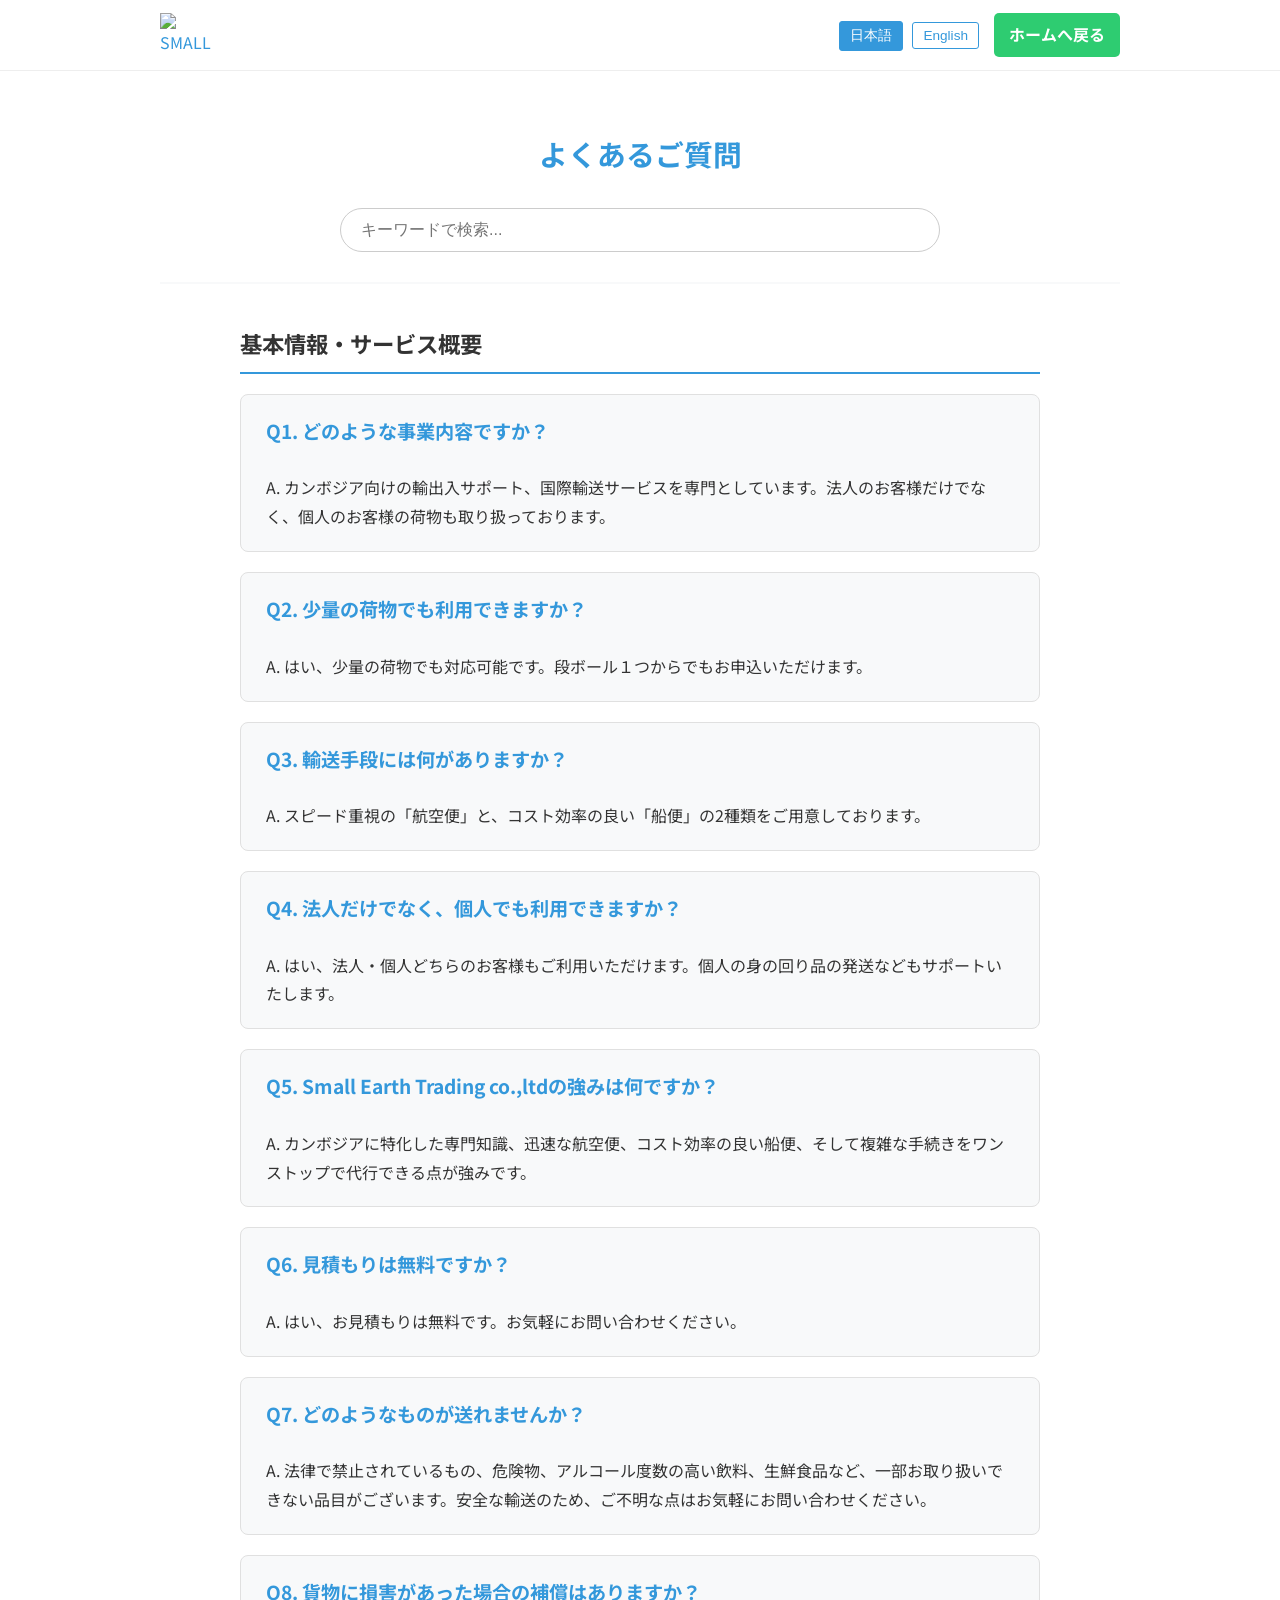
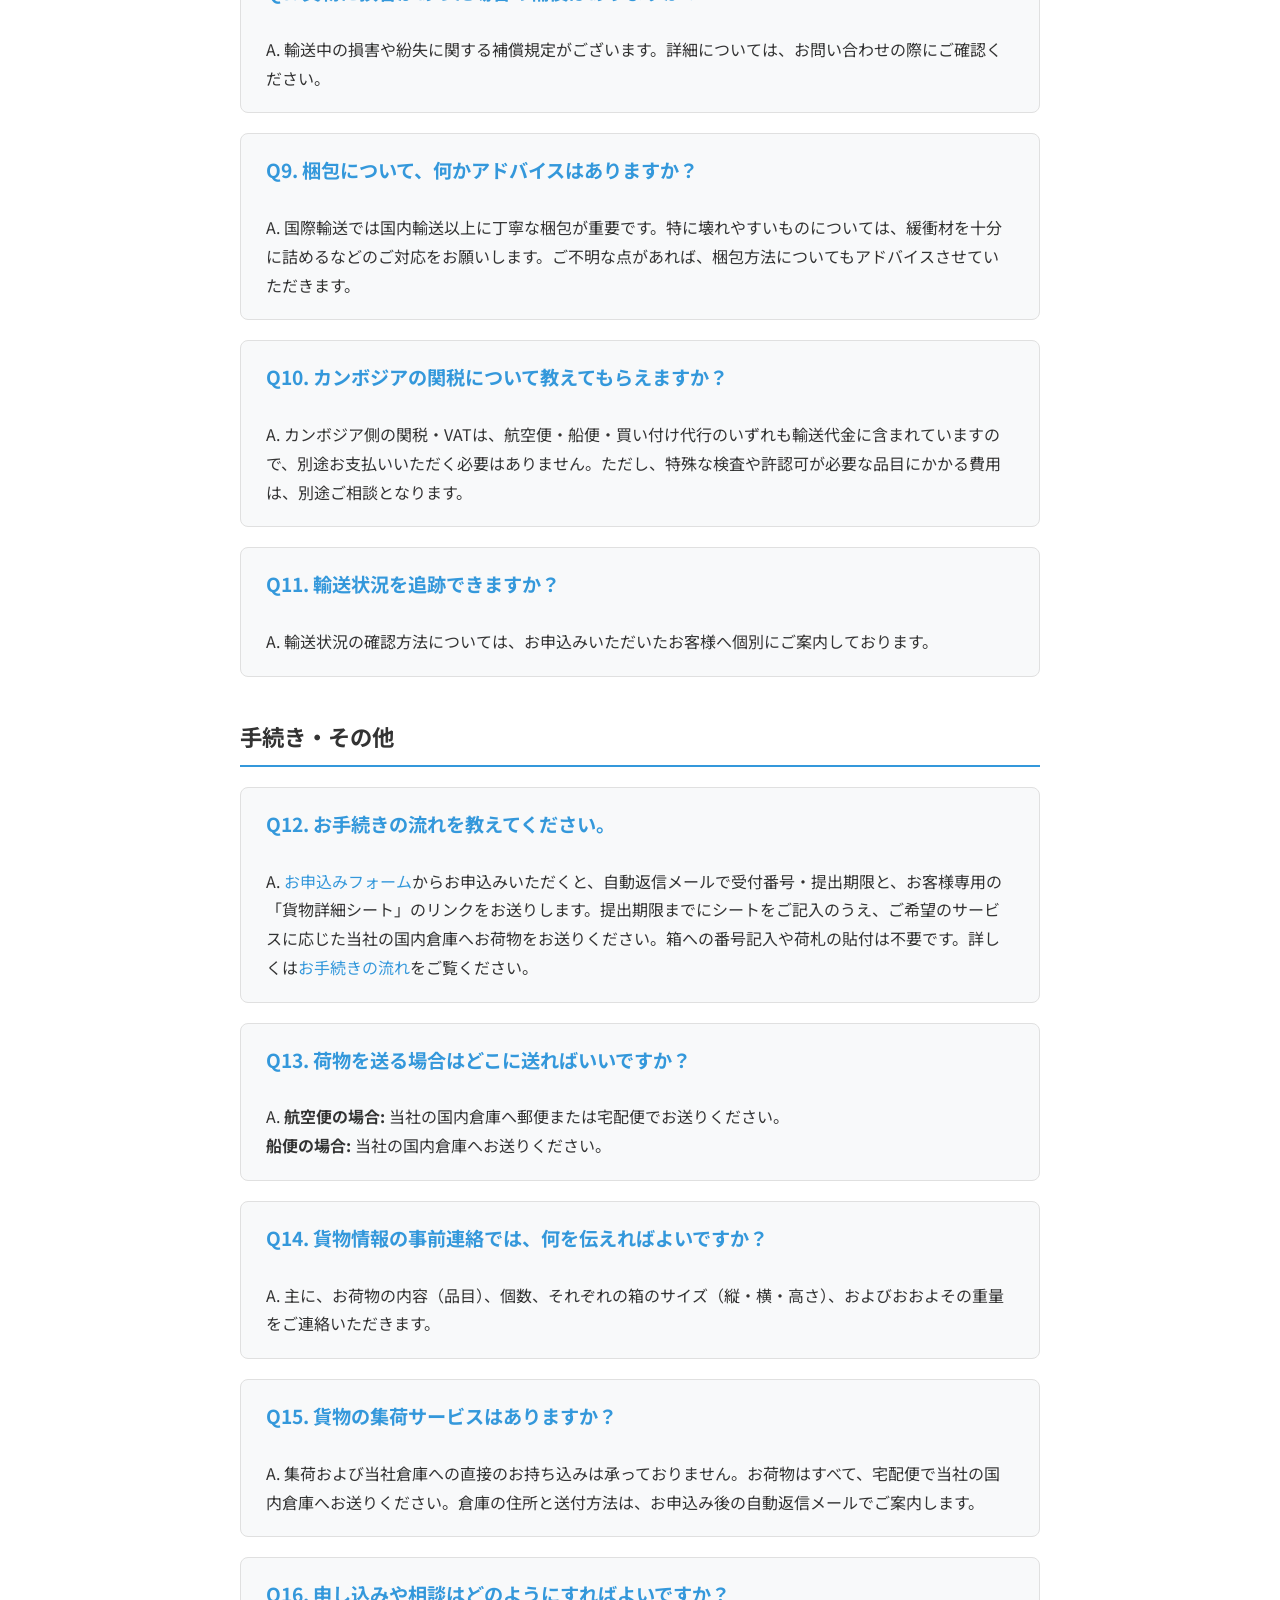
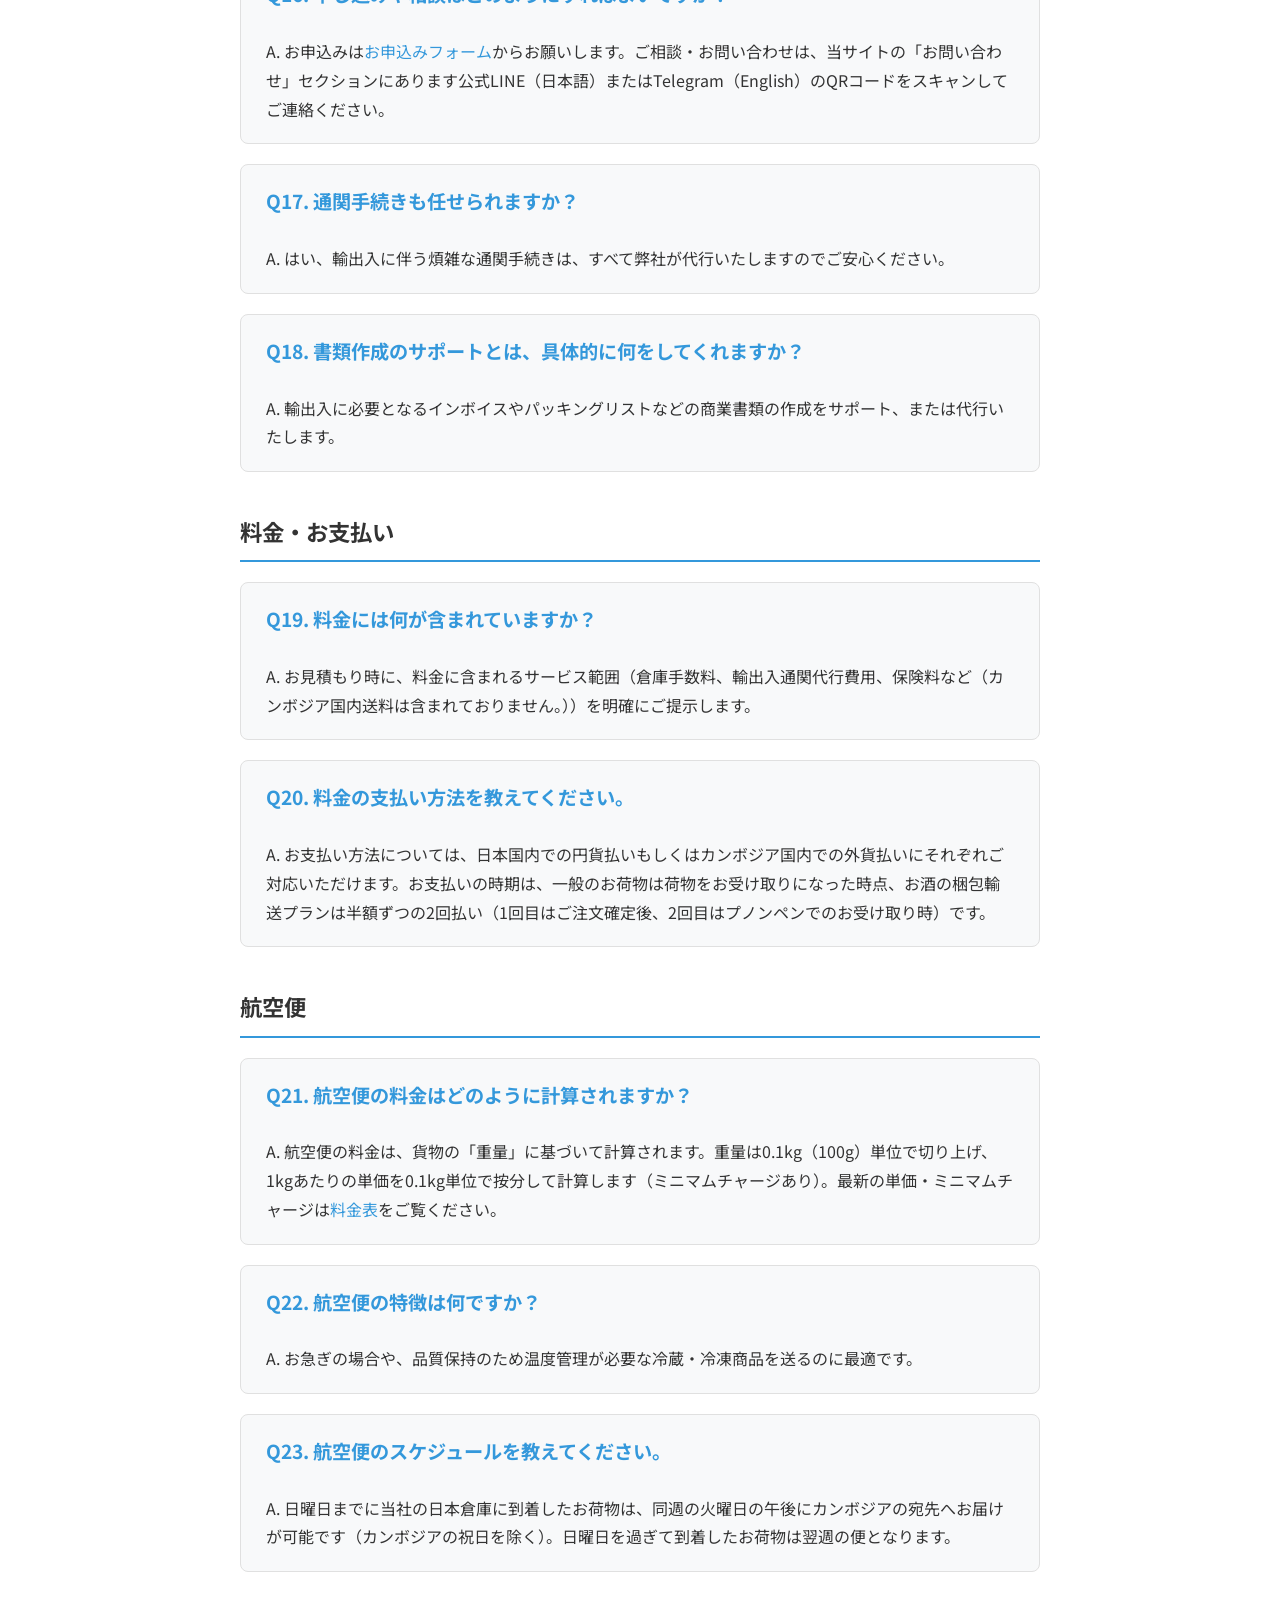
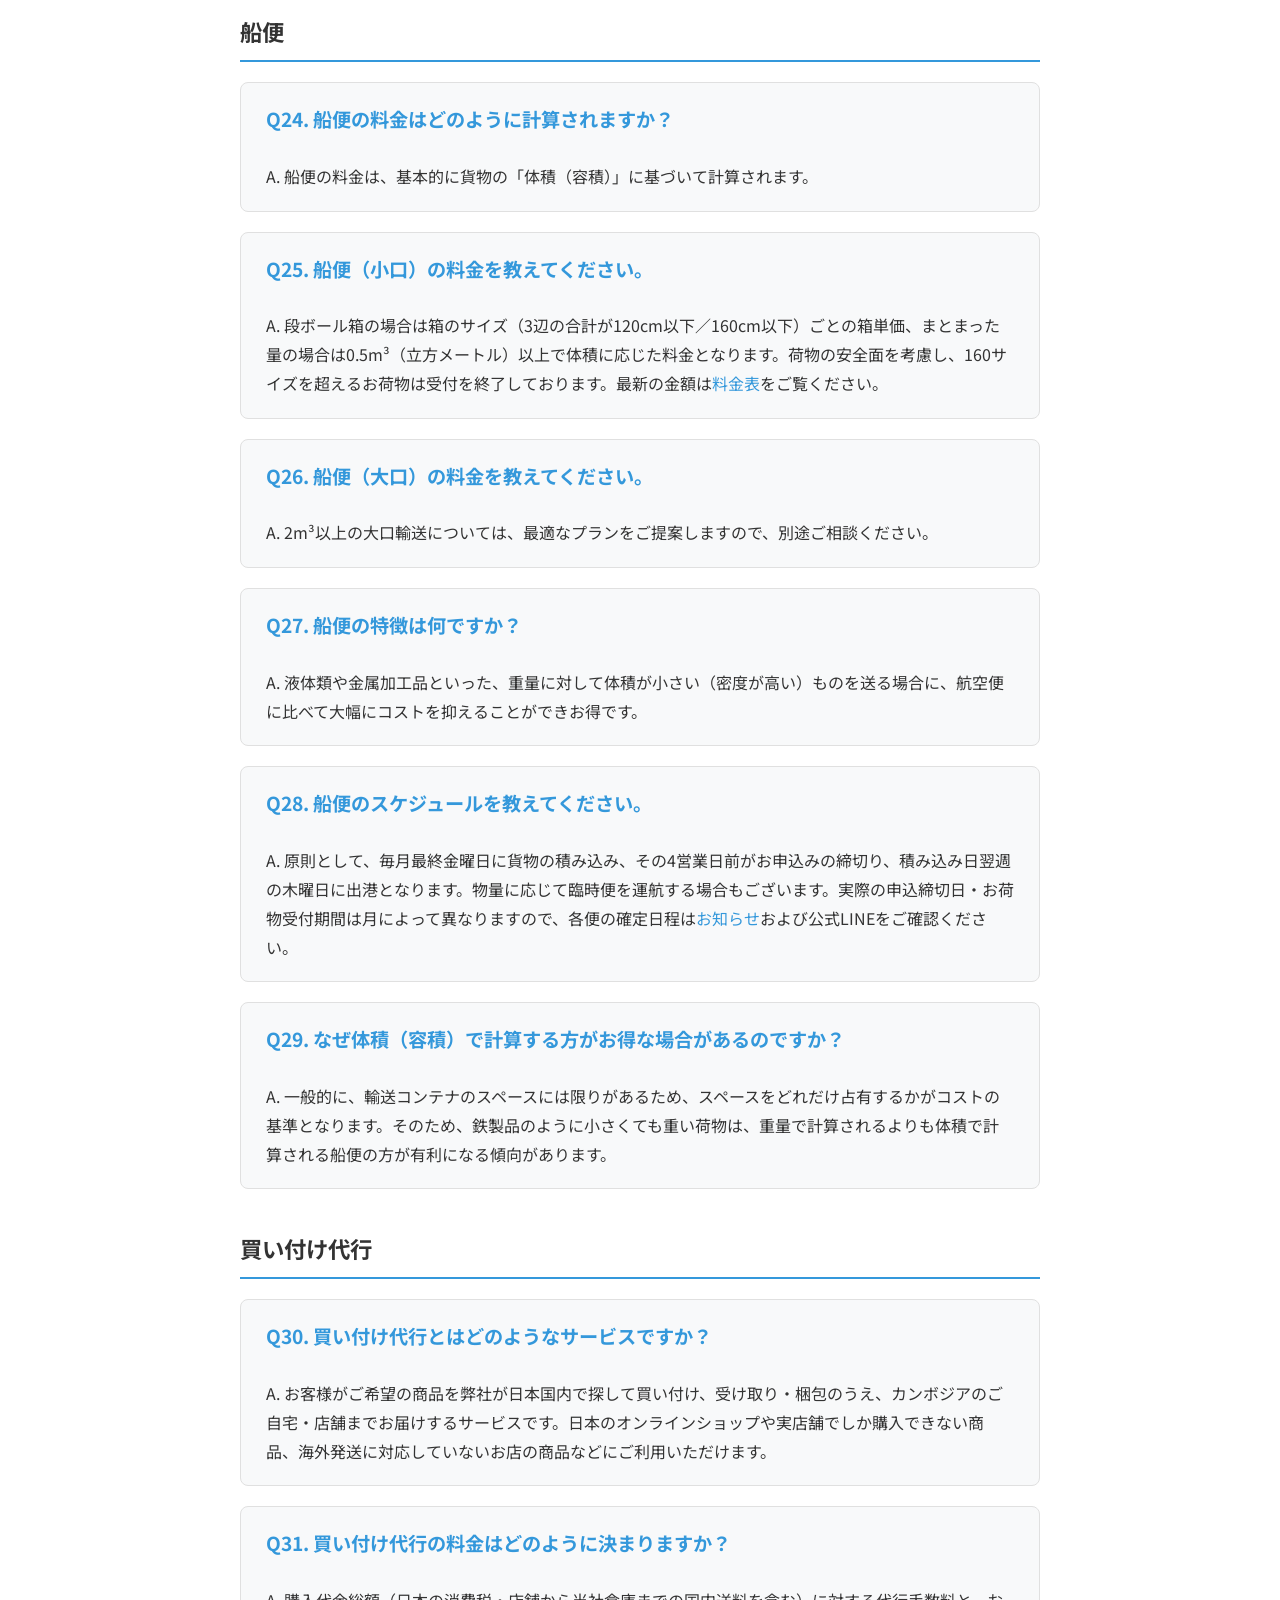
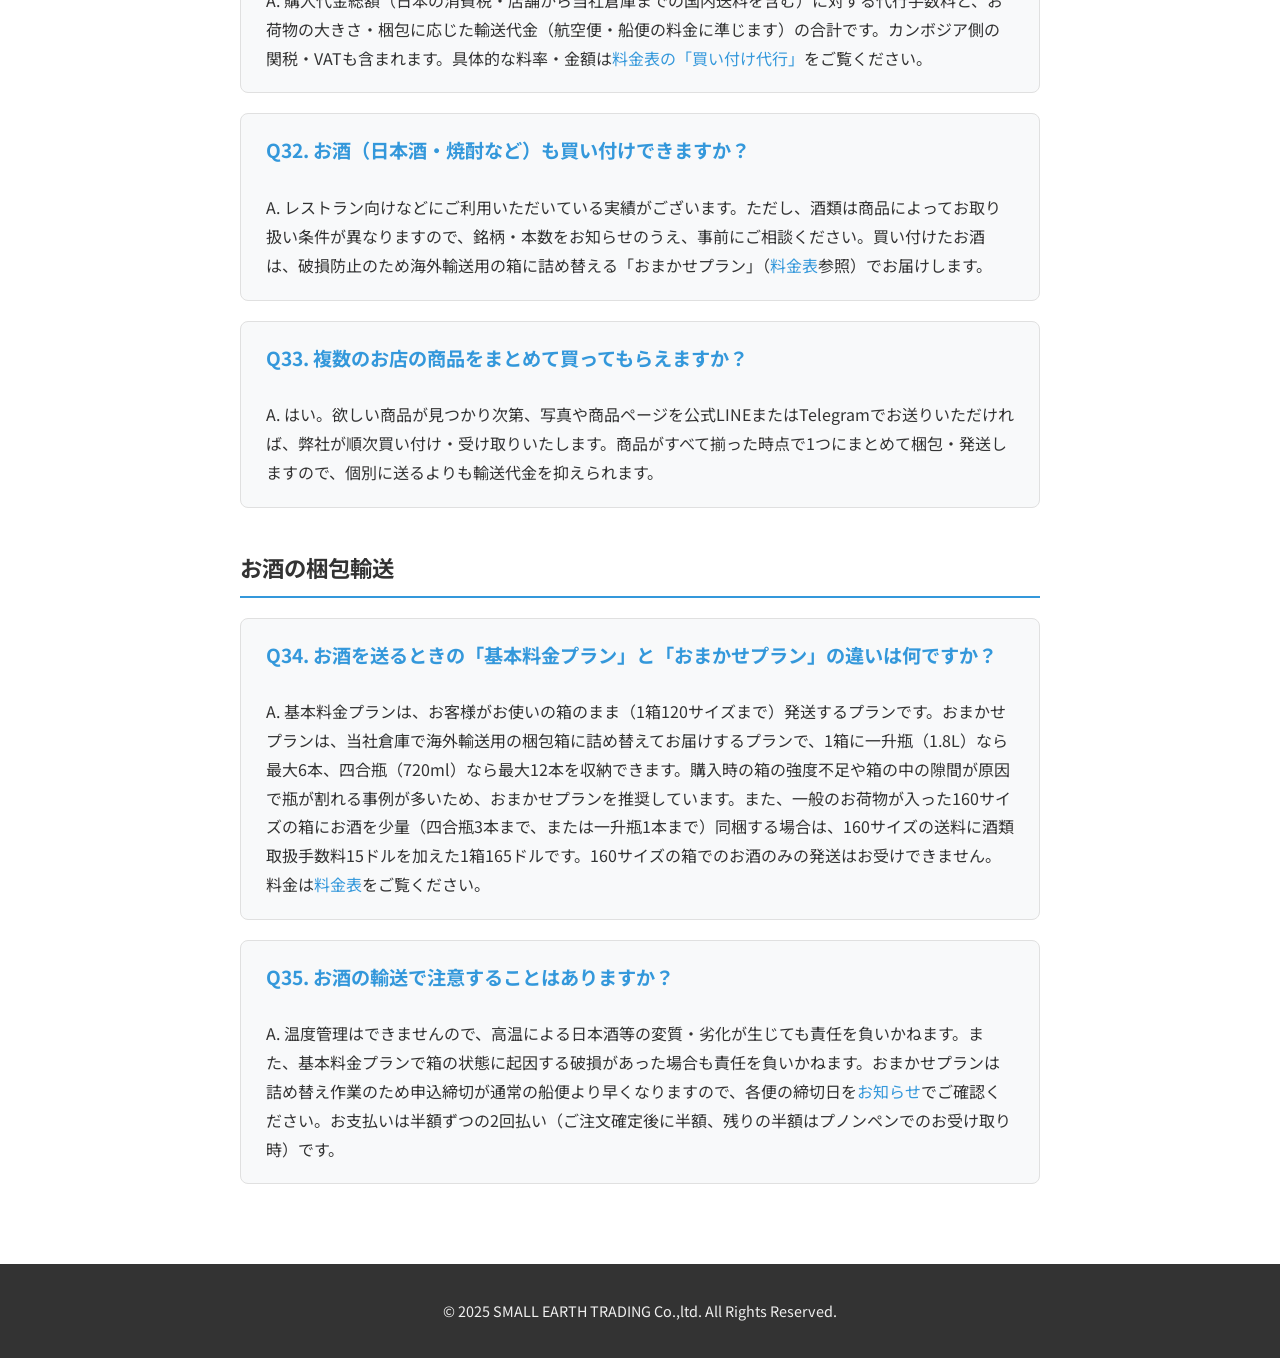
==== commit b3c3b9a0: "feat: Bot（System Message v3.1）と料金・条件を統一 - 申込フォームを forms.gle/1VbQ4Ry41PzQt4AJA に差し替え（全ページ・README） - 関" ====
--- a/faq-more.html
+++ b/faq-more.html
@@ -106,7 +106,7 @@
                     </div>
                     <div class="faq-entry">
                         <h3><span class="lang-ja">Q10. カンボジアの関税について教えてもらえますか？</span><span class="lang-en">Q10. Can you tell me about Cambodian customs duties?</span></h3>
-                        <p><span class="lang-ja">A. 品目によって関税率が異なります。お荷物の内容に応じて、想定される関税についてもアドバイスさせていただきます。</span><span class="lang-en">A. The tariff rates vary depending on the item. We will advise you on the expected customs duties according to the contents of your luggage.</span></p>
+                        <p><span class="lang-ja">A. カンボジア側の関税・VATは、航空便・船便・買い付け代行のいずれも輸送代金に含まれていますので、別途お支払いいただく必要はありません。ただし、特殊な検査や許認可が必要な品目にかかる費用は、別途ご相談となります。</span><span class="lang-en">A. Cambodian customs duties and VAT are included in the shipping charge for air freight, sea freight and the purchasing agent service, so there is nothing extra to pay. Costs for items that require special inspections or permits are quoted separately.</span></p>
                     </div>
                     <div class="faq-entry">
                         <h3><span class="lang-ja">Q11. 輸送状況を追跡できますか？</span><span class="lang-en">Q11. Can I track the shipping status?</span></h3>
@@ -118,7 +118,7 @@
                     </div>
                     <div class="faq-entry">
                         <h3><span class="lang-ja">Q12. お手続きの流れを教えてください。</span><span class="lang-en">Q12. How do I proceed with the shipping process?</span></h3>
-                        <p><span class="lang-ja">A. <a href="https://forms.gle/Lw5NqFom9Lw9euzAA" target="_blank" rel="noopener noreferrer">お申込みフォーム</a>からお申込みいただくと、自動返信メールで受付番号・提出期限と、お客様専用の「貨物詳細シート」のリンクをお送りします。提出期限までにシートをご記入のうえ、ご希望のサービスに応じた当社の国内倉庫へお荷物をお送りください。箱への番号記入や荷札の貼付は不要です。詳しくは<a href="procedure.html">お手続きの流れ</a>をご覧ください。</span><span class="lang-en">A. Apply via the <a href="https://forms.gle/Lw5NqFom9Lw9euzAA" target="_blank" rel="noopener noreferrer">application form</a>. You will receive an automatic reply with your Receipt No., submission deadline and a link to your personal cargo detail sheet. Fill in the sheet by the deadline and send your cargo to our warehouse in Japan for your chosen service. There is no need to number your boxes or attach labels. See the <a href="procedure.html">Procedure Flow</a> for details.</span></p>
+                        <p><span class="lang-ja">A. <a href="https://forms.gle/1VbQ4Ry41PzQt4AJA" target="_blank" rel="noopener noreferrer">お申込みフォーム</a>からお申込みいただくと、自動返信メールで受付番号・提出期限と、お客様専用の「貨物詳細シート」のリンクをお送りします。提出期限までにシートをご記入のうえ、ご希望のサービスに応じた当社の国内倉庫へお荷物をお送りください。箱への番号記入や荷札の貼付は不要です。詳しくは<a href="procedure.html">お手続きの流れ</a>をご覧ください。</span><span class="lang-en">A. Apply via the <a href="https://forms.gle/1VbQ4Ry41PzQt4AJA" target="_blank" rel="noopener noreferrer">application form</a>. You will receive an automatic reply with your Receipt No., submission deadline and a link to your personal cargo detail sheet. Fill in the sheet by the deadline and send your cargo to our warehouse in Japan for your chosen service. There is no need to number your boxes or attach labels. See the <a href="procedure.html">Procedure Flow</a> for details.</span></p>
                     </div>
                     <div class="faq-entry">
                         <h3><span class="lang-ja">Q13. 荷物を送る場合はどこに送ればいいですか？</span><span class="lang-en">Q13. Where should I send my cargo?</span></h3>
@@ -130,11 +130,11 @@
                     </div>
                     <div class="faq-entry">
                         <h3><span class="lang-ja">Q15. 貨物の集荷サービスはありますか？</span><span class="lang-en">Q15. Do you offer a cargo pickup service?</span></h3>
-                        <p><span class="lang-ja">A. 基本的にはお客様から当社の国内倉庫へお荷物をお送りいただく形となりますが、貨物の量や内容によっては集荷の手配も可能ですのでご相談ください。</span><span class="lang-en">A. Basically, customers are asked to send their luggage to our domestic warehouse, but depending on the volume and content of the cargo, we may be able to arrange for pickup, so please consult with us.</span></p>
+                        <p><span class="lang-ja">A. 集荷および当社倉庫への直接のお持ち込みは承っておりません。お荷物はすべて、宅配便で当社の国内倉庫へお送りください。倉庫の住所と送付方法は、お申込み後の自動返信メールでご案内します。</span><span class="lang-en">A. We do not offer pickup, and we do not accept drop-offs at our warehouse. Please send all packages to our warehouse in Japan by courier. The warehouse address and shipping instructions are provided in the automatic reply after you apply.</span></p>
                     </div>
                     <div class="faq-entry">
                         <h3><span class="lang-ja">Q16. 申し込みや相談はどのようにすればよいですか？</span><span class="lang-en">Q16. How do I apply or consult?</span></h3>
-                        <p><span class="lang-ja">A. お申込みは<a href="https://forms.gle/Lw5NqFom9Lw9euzAA" target="_blank" rel="noopener noreferrer">お申込みフォーム</a>からお願いします。ご相談・お問い合わせは、当サイトの「お問い合わせ」セクションにあります公式LINE（日本語）またはTelegram（English）のQRコードをスキャンしてご連絡ください。</span><span class="lang-en">A. To apply, please use the <a href="https://forms.gle/Lw5NqFom9Lw9euzAA" target="_blank" rel="noopener noreferrer">application form</a>. For consultations and inquiries, scan the Official LINE (Japanese) or Telegram (English) QR code in the "Contact" section of our site.</span></p>
+                        <p><span class="lang-ja">A. お申込みは<a href="https://forms.gle/1VbQ4Ry41PzQt4AJA" target="_blank" rel="noopener noreferrer">お申込みフォーム</a>からお願いします。ご相談・お問い合わせは、当サイトの「お問い合わせ」セクションにあります公式LINE（日本語）またはTelegram（English）のQRコードをスキャンしてご連絡ください。</span><span class="lang-en">A. To apply, please use the <a href="https://forms.gle/1VbQ4Ry41PzQt4AJA" target="_blank" rel="noopener noreferrer">application form</a>. For consultations and inquiries, scan the Official LINE (Japanese) or Telegram (English) QR code in the "Contact" section of our site.</span></p>
                     </div>
                     <div class="faq-entry">
                         <h3><span class="lang-ja">Q17. 通関手続きも任せられますか？</span><span class="lang-en">Q17. Can you handle customs procedures?</span></h3>
@@ -154,7 +154,7 @@
                     </div>
                     <div class="faq-entry">
                         <h3><span class="lang-ja">Q20. 料金の支払い方法を教えてください。</span><span class="lang-en">Q20. What are the payment methods?</span></h3>
-                        <p><span class="lang-ja">A. お支払い方法については、日本国内での円貨払いもしくはカンボジア国内での外貨払いにそれぞれご対応いただけます。なお、お支払いは半額ずつの2回払いです。1回目（半額）はお申込みの確定後に、2回目（残りの半額）はプノンペンでのお受け取り時にお支払いいただきます。</span><span class="lang-en">A. For payment, we can accept both payment in Japanese Yen (JPY) in Japan and payment in foreign currency in Cambodia. Payment is made in two equal instalments: the first half after your application is confirmed, and the remaining half when you collect your goods in Phnom Penh.</span></p>
+                        <p><span class="lang-ja">A. お支払い方法については、日本国内での円貨払いもしくはカンボジア国内での外貨払いにそれぞれご対応いただけます。お支払いの時期は、一般のお荷物は荷物をお受け取りになった時点、お酒の梱包輸送プランは半額ずつの2回払い（1回目はご注文確定後、2回目はプノンペンでのお受け取り時）です。</span><span class="lang-en">A. For payment, we can accept both payment in Japanese Yen (JPY) in Japan and payment in foreign currency in Cambodia. General cargo is paid when you receive your goods; alcohol shipping plans are paid in two equal instalments (the first half after your order is confirmed, the second half when you collect your goods in Phnom Penh).</span></p>
                     </div>
 
                     <div class="faq-category-title">
@@ -170,7 +170,7 @@
                     </div>
                     <div class="faq-entry">
                         <h3><span class="lang-ja">Q23. 航空便のスケジュールを教えてください。</span><span class="lang-en">Q23. What is the air freight schedule?</span></h3>
-                        <p><span class="lang-ja">A. 日本時間の月曜日午前中（日本の祝日を除く）までに当社の倉庫に到着したお荷物は、同週の火曜日の午後にカンボジアの宛先へお届けが可能です。</span><span class="lang-en">A. Packages that arrive at our warehouse by Monday morning Japan time (excluding Japanese holidays) can be delivered to their destination in Cambodia on the afternoon of the same week's Tuesday.</span></p>
+                        <p><span class="lang-ja">A. 日曜日までに当社の日本倉庫に到着したお荷物は、同週の火曜日の午後にカンボジアの宛先へお届けが可能です（カンボジアの祝日を除く）。日曜日を過ぎて到着したお荷物は翌週の便となります。</span><span class="lang-en">A. Packages that arrive at our warehouse in Japan by Sunday can be delivered to their destination in Cambodia on the afternoon of the same week's Tuesday (excluding Cambodian holidays). Packages arriving after Sunday are carried on the following week's flight.</span></p>
                     </div>
 
                     <div class="faq-category-title">
@@ -226,7 +226,7 @@
                     </div>
                     <div class="faq-entry">
                         <h3><span class="lang-ja">Q34. お酒を送るときの「基本料金プラン」と「おまかせプラン」の違いは何ですか？</span><span class="lang-en">Q34. What is the difference between the Basic Plan and the Omakase Plan for alcohol?</span></h3>
-                        <p><span class="lang-ja">A. 基本料金プランは、お客様がお使いの箱のまま（1箱120サイズまで）発送するプランです。おまかせプランは、当社倉庫で海外輸送用の梱包箱に詰め替えてお届けするプランで、1箱に一升瓶（1.8L）なら最大6本、四合瓶（720ml）なら最大12本を収納できます。購入時の箱の強度不足や箱の中の隙間が原因で瓶が割れる事例が多いため、おまかせプランを推奨しています。料金は<a href="index.html#alcohol-plans">料金表</a>をご覧ください。</span><span class="lang-en">A. With the Basic Plan, we ship the box as you packed it (up to 120cm size per box). With the Omakase Plan, we repack your bottles at our warehouse into export-grade cartons; one box holds up to 6 × 1.8L bottles or up to 12 × 720ml bottles. Because bottles often break when the retailer's box is not strong enough or has gaps inside, we recommend the Omakase Plan. Please see the <a href="index.html#alcohol-plans">Price List</a> for prices.</span></p>
+                        <p><span class="lang-ja">A. 基本料金プランは、お客様がお使いの箱のまま（1箱120サイズまで）発送するプランです。おまかせプランは、当社倉庫で海外輸送用の梱包箱に詰め替えてお届けするプランで、1箱に一升瓶（1.8L）なら最大6本、四合瓶（720ml）なら最大12本を収納できます。購入時の箱の強度不足や箱の中の隙間が原因で瓶が割れる事例が多いため、おまかせプランを推奨しています。また、一般のお荷物が入った160サイズの箱にお酒を少量（四合瓶3本まで、または一升瓶1本まで）同梱する場合は、160サイズの送料に酒類取扱手数料15ドルを加えた1箱165ドルです。160サイズの箱でのお酒のみの発送はお受けできません。料金は<a href="index.html#alcohol-plans">料金表</a>をご覧ください。</span><span class="lang-en">A. With the Basic Plan, we ship the box as you packed it (up to 120cm size per box). With the Omakase Plan, we repack your bottles at our warehouse into export-grade cartons; one box holds up to 6 × 1.8L bottles or up to 12 × 720ml bottles. Because bottles often break when the retailer's box is not strong enough or has gaps inside, we recommend the Omakase Plan. A small amount of alcohol (up to 3 × 720ml bottles, or 1 × 1.8L bottle) may also be packed together with general goods in a 160cm box for $165 per box ($150 for the 160cm box plus a $15 alcohol handling fee); alcohol-only shipments in a 160cm box are not accepted. Please see the <a href="index.html#alcohol-plans">Price List</a> for prices.</span></p>
                     </div>
                     <div class="faq-entry">
                         <h3><span class="lang-ja">Q35. お酒の輸送で注意することはありますか？</span><span class="lang-en">Q35. Is there anything to be aware of when shipping alcohol?</span></h3>
--- a/assets/css/style.css
+++ b/assets/css/style.css
@@ -296,3 +296,4 @@
 .error-links { list-style: none; padding: 0; margin: 30px 0; }
 .error-links li { margin-bottom: 10px; }
 .error-links a { font-weight: 700; }
+.ai-badge-live { background-color: #e8f8ee; color: #1e7e46; border-color: #a9e4c0; }
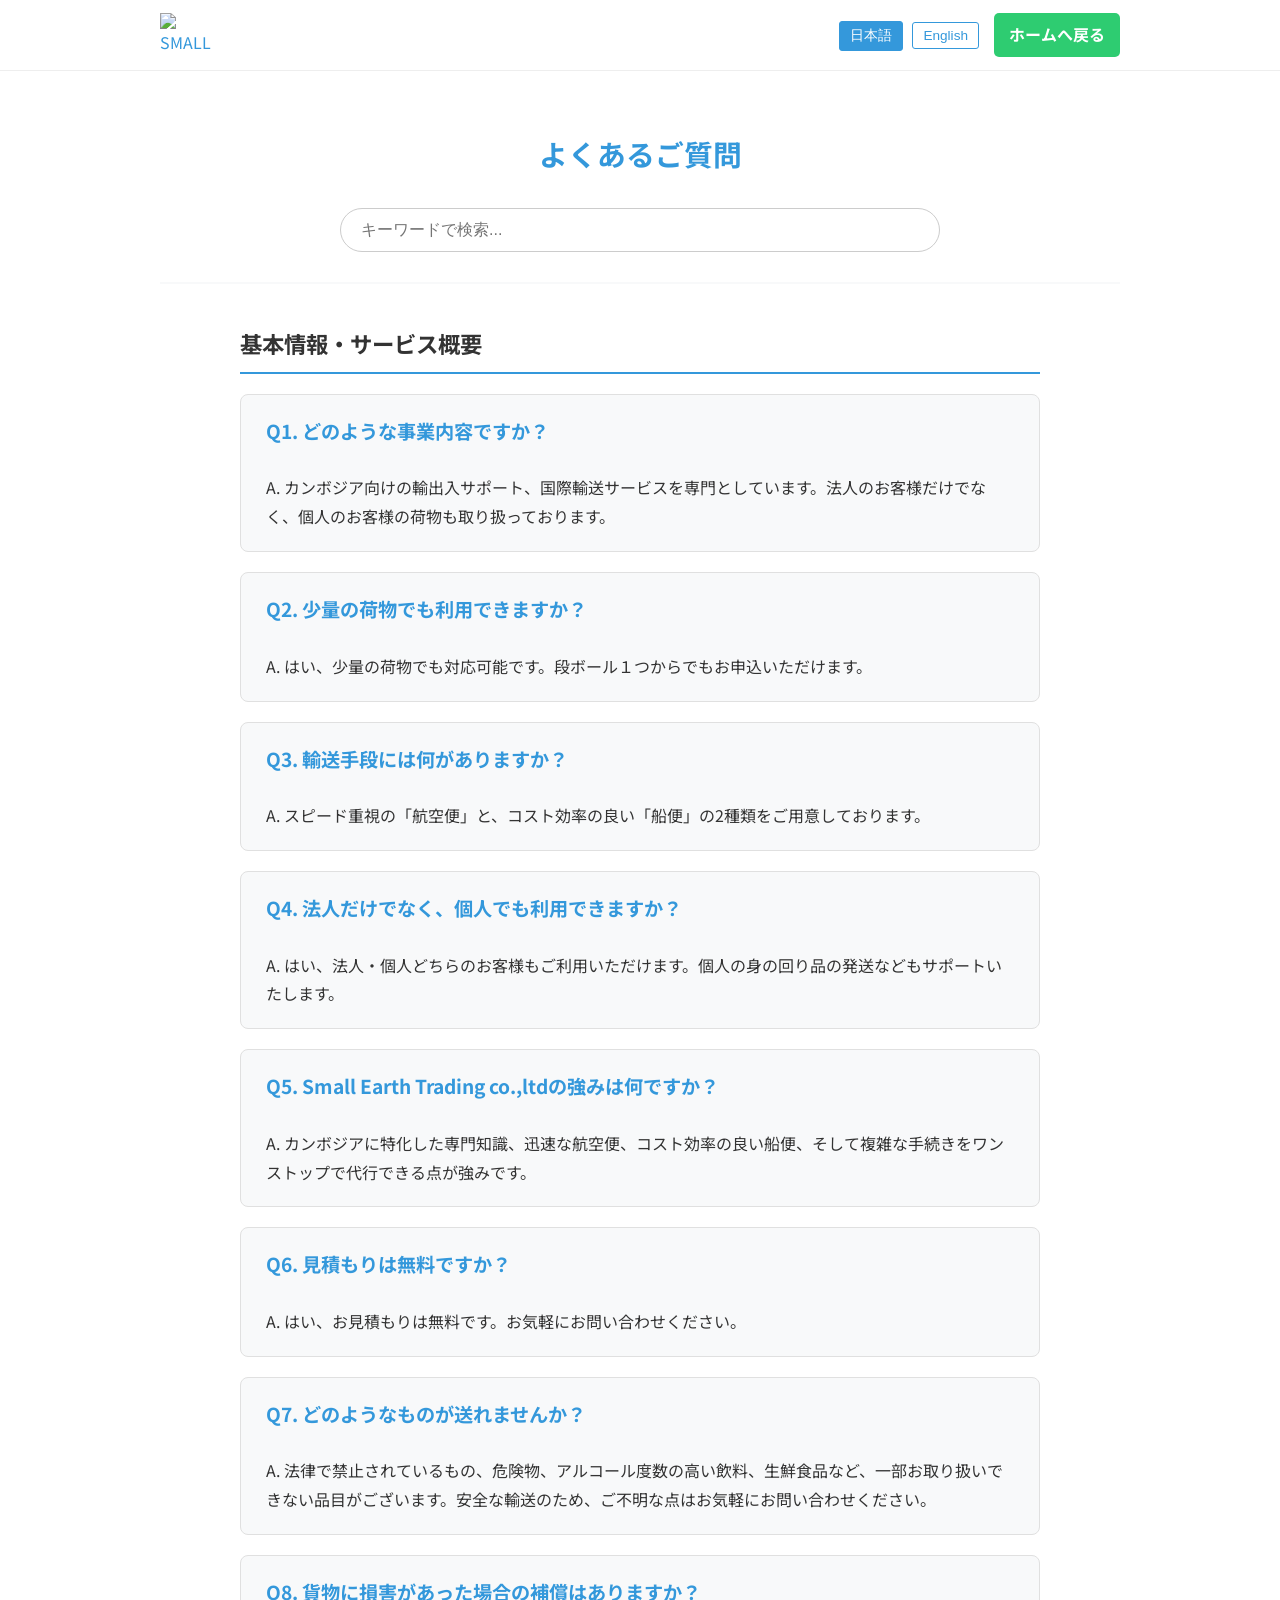
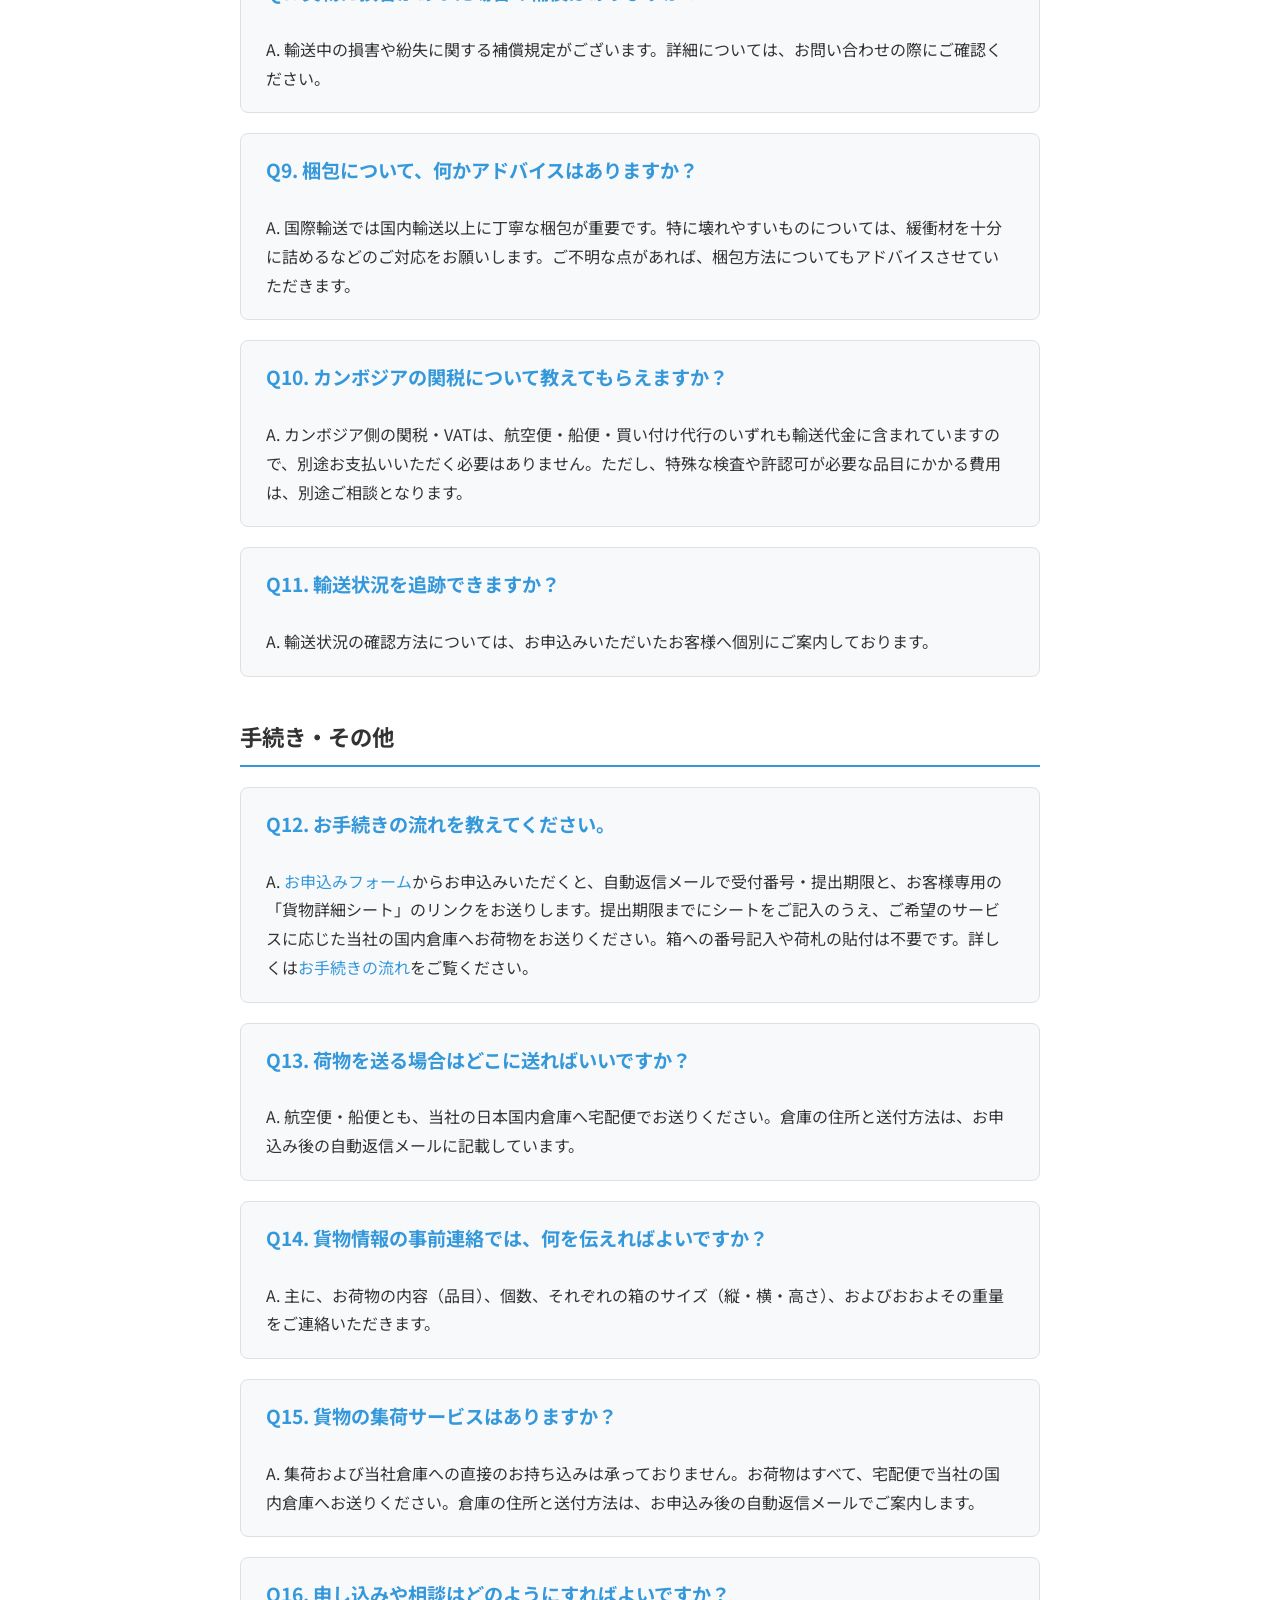
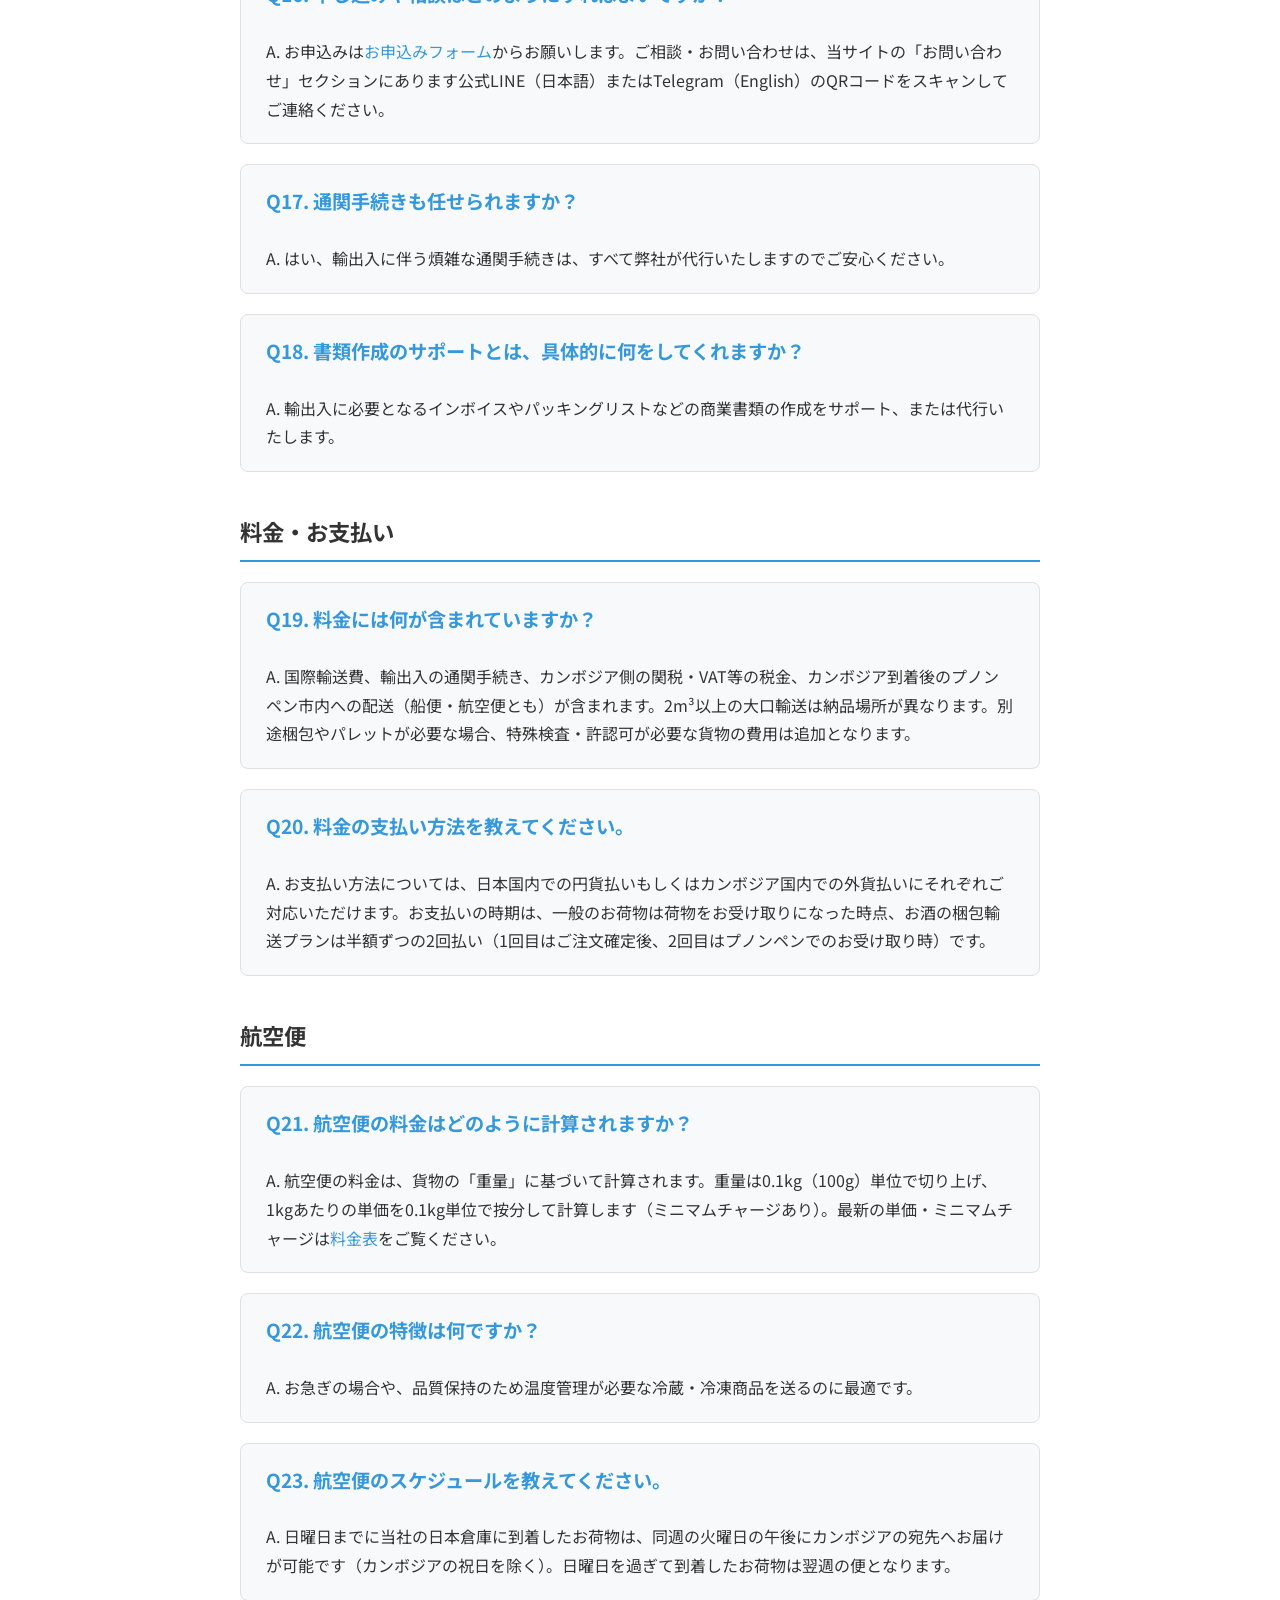
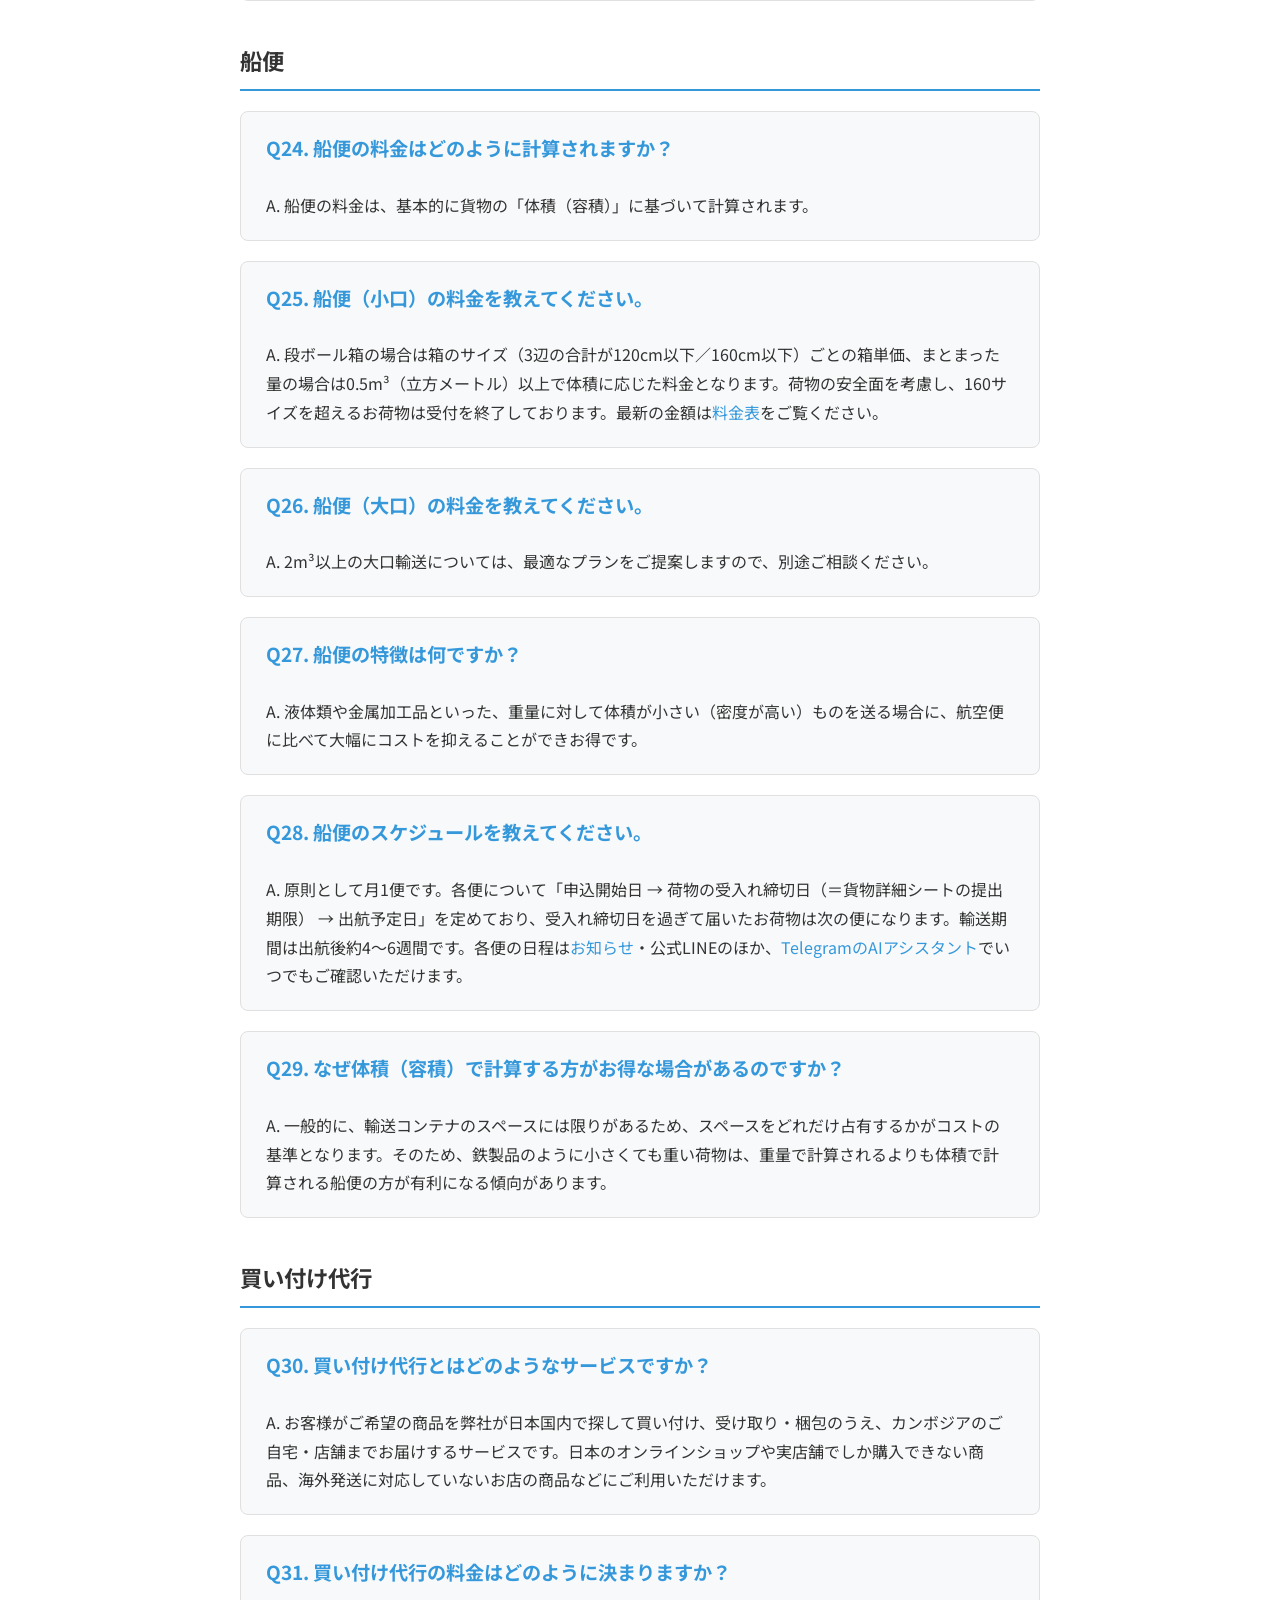
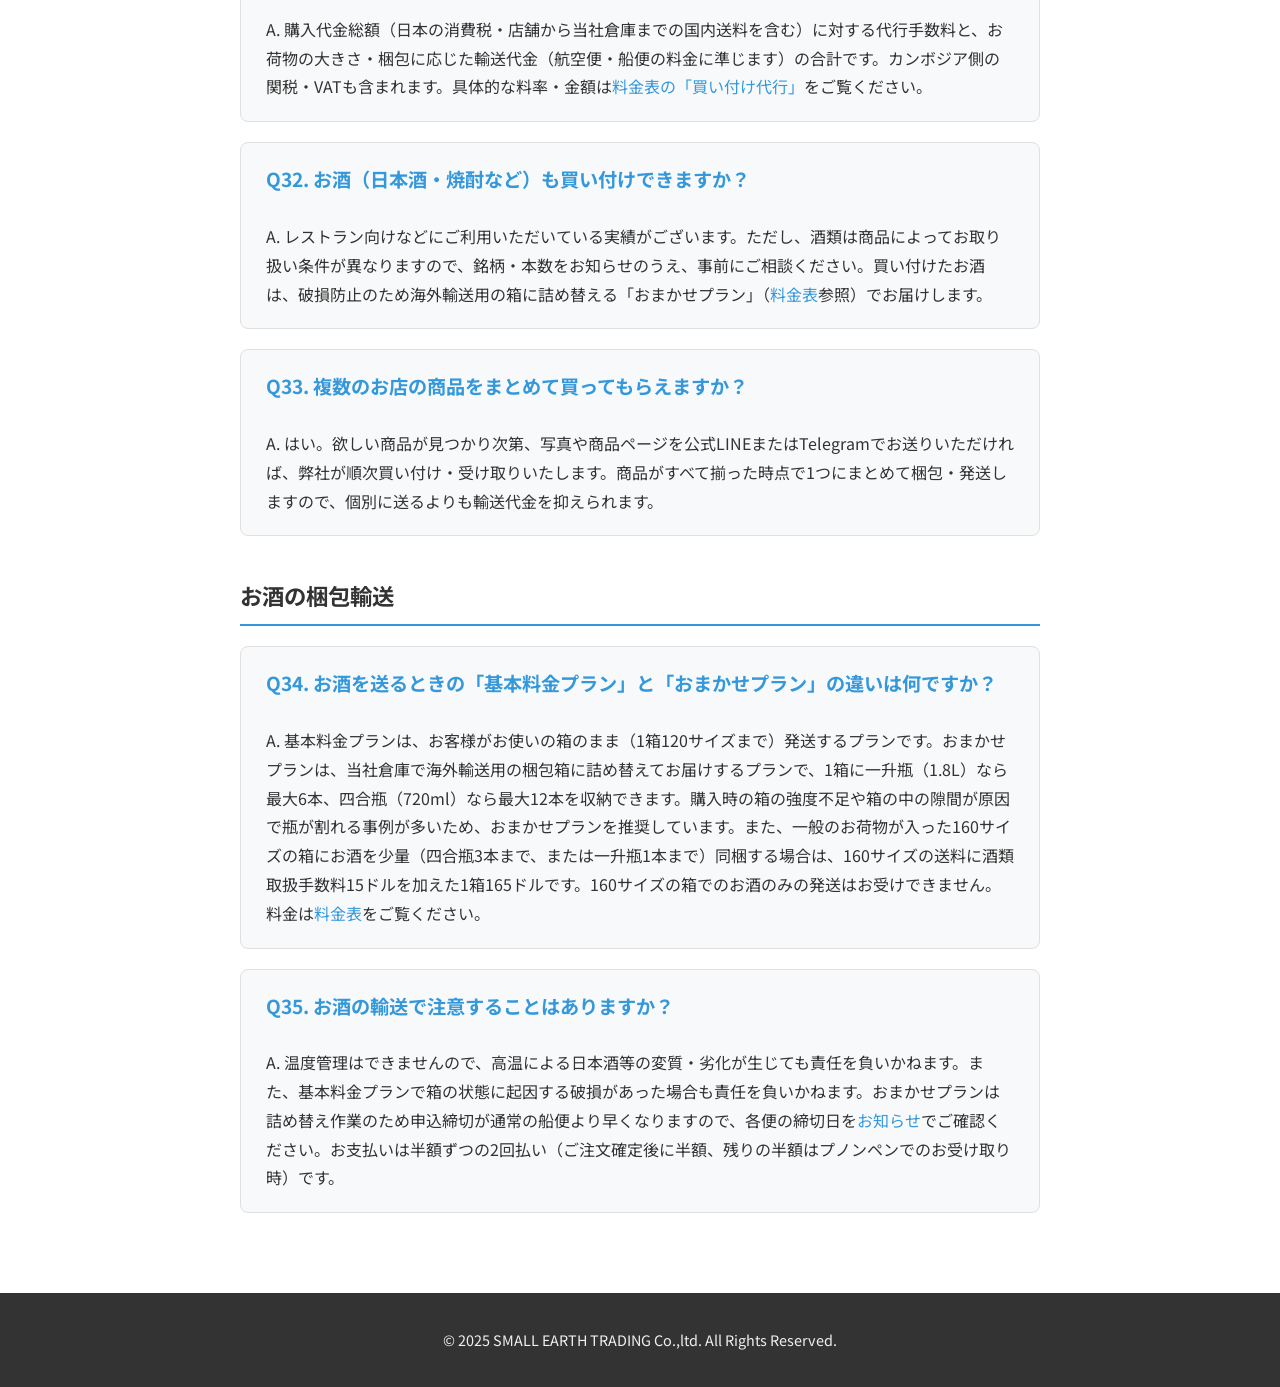
==== commit 67ea3527: "feat: AIアシスタント @sme_office_bot を有効化、残りの v3.1 差分を反映 - AIアシスタント：ボタンを https://t.me/sme_office_bot に直結、Q" ====
--- a/faq-more.html
+++ b/faq-more.html
@@ -122,7 +122,7 @@
                     </div>
                     <div class="faq-entry">
                         <h3><span class="lang-ja">Q13. 荷物を送る場合はどこに送ればいいですか？</span><span class="lang-en">Q13. Where should I send my cargo?</span></h3>
-                        <p><span class="lang-ja">A. <strong>航空便の場合:</strong> 当社の国内倉庫へ郵便または宅配便でお送りください。<br><strong>船便の場合:</strong> 当社の国内倉庫へお送りください。</span><span class="lang-en">A. <strong>For Air Freight:</strong> Please send it to our domestic warehouse via mail or courier service.<br><strong>For Sea Freight:</strong> Please send it to our domestic warehouse.</span></p>
+                        <p><span class="lang-ja">A. 航空便・船便とも、当社の日本国内倉庫へ宅配便でお送りください。倉庫の住所と送付方法は、お申込み後の自動返信メールに記載しています。</span><span class="lang-en">A. For both air and sea freight, please send your boxes by courier to our warehouse in Japan. The warehouse address and shipping instructions are in the automatic reply email you receive after applying.</span></p>
                     </div>
                     <div class="faq-entry">
                         <h3><span class="lang-ja">Q14. 貨物情報の事前連絡では、何を伝えればよいですか？</span><span class="lang-en">Q14. What cargo information should I provide in advance?</span></h3>
@@ -150,7 +150,7 @@
                     </div>
                     <div class="faq-entry">
                         <h3><span class="lang-ja">Q19. 料金には何が含まれていますか？</span><span class="lang-en">Q19. What is included in the price?</span></h3>
-                        <p><span class="lang-ja">A. お見積もり時に、料金に含まれるサービス範囲（倉庫手数料、輸出入通関代行費用、保険料など（カンボジア国内送料は含まれておりません。））を明確にご提示します。</span><span class="lang-en">A. When providing a quote, we will clearly state the scope of services included in the fee (e.g., warehouse fees, import/export customs clearance fees, insurance premiums, etc. (shipping within Cambodia is not included)).</span></p>
+                        <p><span class="lang-ja">A. 国際輸送費、輸出入の通関手続き、カンボジア側の関税・VAT等の税金、カンボジア到着後のプノンペン市内への配送（船便・航空便とも）が含まれます。2m³以上の大口輸送は納品場所が異なります。別途梱包やパレットが必要な場合、特殊検査・許認可が必要な貨物の費用は追加となります。</span><span class="lang-en">A. International shipping, export/import customs procedures, Cambodian customs duties and VAT, and delivery within Phnom Penh after arrival (for both sea and air freight). The delivery location differs for large shipments of 2m³ or more. Additional packing or pallets, and costs for cargo requiring special inspections or permits, are charged separately.</span></p>
                     </div>
                     <div class="faq-entry">
                         <h3><span class="lang-ja">Q20. 料金の支払い方法を教えてください。</span><span class="lang-en">Q20. What are the payment methods?</span></h3>
@@ -194,7 +194,7 @@
                     </div>
                     <div class="faq-entry">
                         <h3><span class="lang-ja">Q28. 船便のスケジュールを教えてください。</span><span class="lang-en">Q28. What is the sea freight schedule?</span></h3>
-                        <p><span class="lang-ja">A. 原則として、毎月最終金曜日に貨物の積み込み、その4営業日前がお申込みの締切り、積み込み日翌週の木曜日に出港となります。物量に応じて臨時便を運航する場合もございます。実際の申込締切日・お荷物受付期間は月によって異なりますので、各便の確定日程は<a href="index.html#news">お知らせ</a>および公式LINEをご確認ください。</span><span class="lang-en">A. As a standard cycle, loading takes place on the last Friday of each month, the application deadline is 4 business days before the loading date, and departure is on the Thursday of the week following loading. Special shipments may be available depending on cargo volume. Actual deadlines and drop-off periods vary from month to month, so please check the <a href="index.html#news">News</a> section and our Official LINE account for confirmed dates.</span></p>
+                        <p><span class="lang-ja">A. 原則として月1便です。各便について「申込開始日 → 荷物の受入れ締切日（＝貨物詳細シートの提出期限） → 出航予定日」を定めており、受入れ締切日を過ぎて届いたお荷物は次の便になります。輸送期間は出航後約4〜6週間です。各便の日程は<a href="index.html#news">お知らせ</a>・公式LINEのほか、<a href="index.html#ai-assistant">TelegramのAIアシスタント</a>でいつでもご確認いただけます。</span><span class="lang-en">A. Normally one voyage per month. Each voyage has an application opening date, a cargo acceptance deadline (= the cargo detail sheet deadline) and a planned departure date; cargo arriving after the acceptance deadline is carried on the next voyage. Transit time is about 4–6 weeks after departure. Dates for each voyage are announced in the <a href="index.html#news">News</a> section and on Official LINE, and can be checked any time via our <a href="index.html#ai-assistant">AI assistant on Telegram</a>.</span></p>
                     </div>
                     <div class="faq-entry">
                         <h3><span class="lang-ja">Q29. なぜ体積（容積）で計算する方がお得な場合があるのですか？</span><span class="lang-en">Q29. Why is calculating by volume sometimes more advantageous?</span></h3>
--- a/assets/css/style.css
+++ b/assets/css/style.css
@@ -297,3 +297,8 @@
 .error-links li { margin-bottom: 10px; }
 .error-links a { font-weight: 700; }
 .ai-badge-live { background-color: #e8f8ee; color: #1e7e46; border-color: #a9e4c0; }
+.ai-cta { display: flex; flex-wrap: wrap; align-items: center; gap: 24px; margin: 1em 0; }
+.ai-cta > div { flex: 1 1 320px; min-width: 0; }
+.ai-qr { margin: 0; text-align: center; }
+.ai-qr img { width: 160px; height: 160px; border: 1px solid #e0e0e0; border-radius: 8px; }
+.ai-qr figcaption { font-size: 0.9rem; font-weight: 700; margin-top: 6px; color: var(--primary-color); }
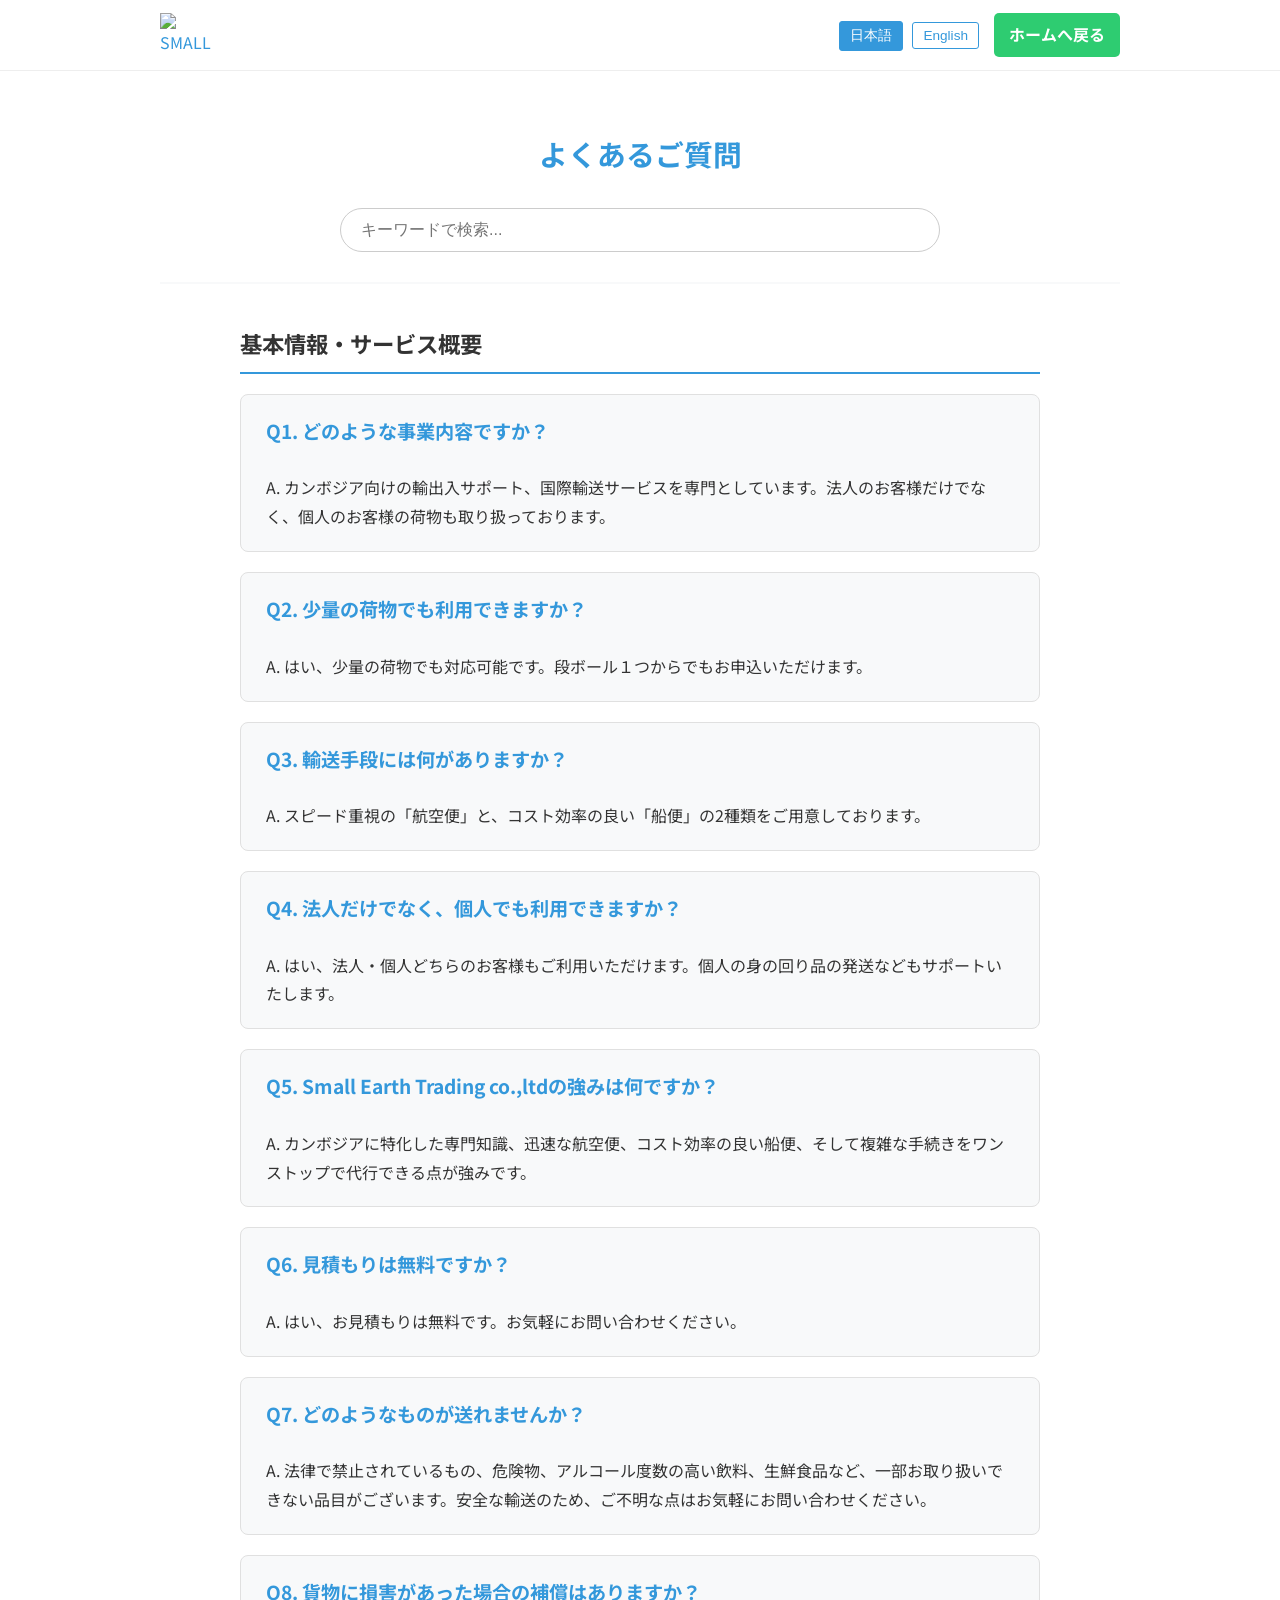
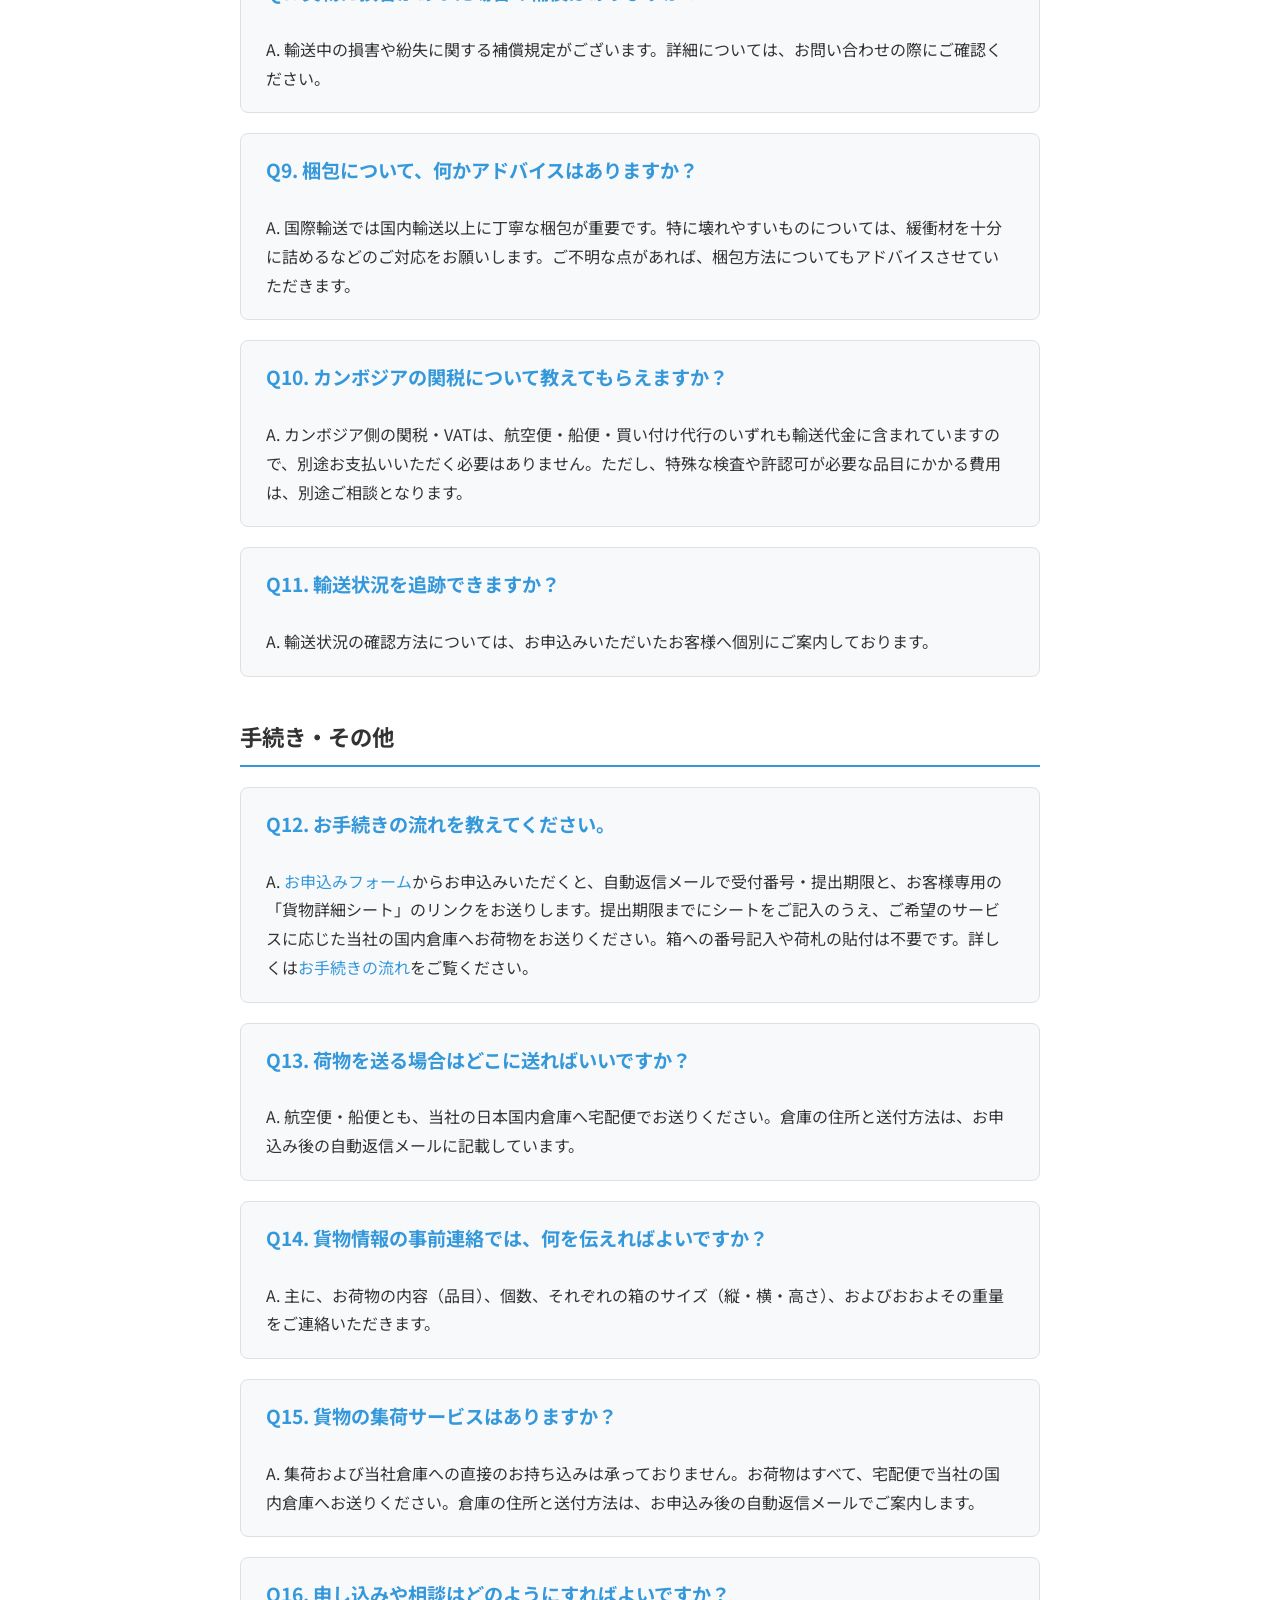
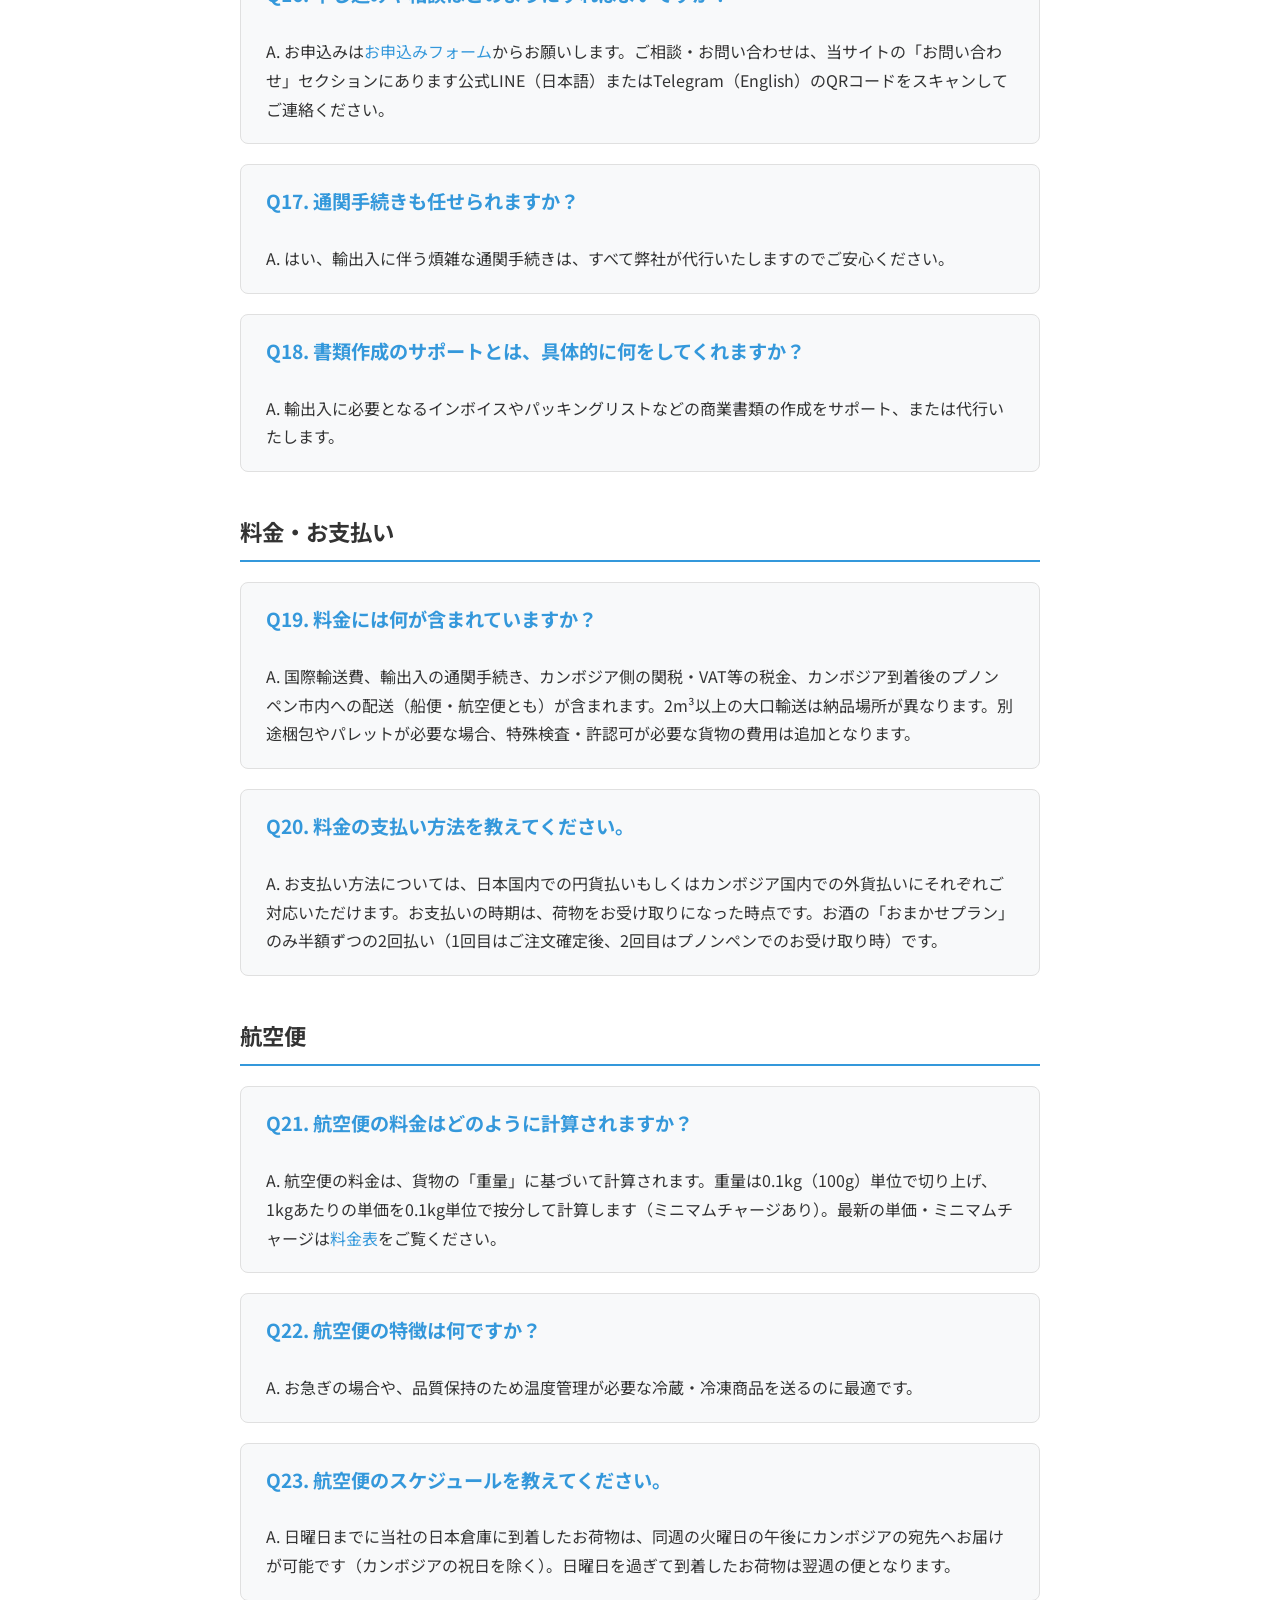
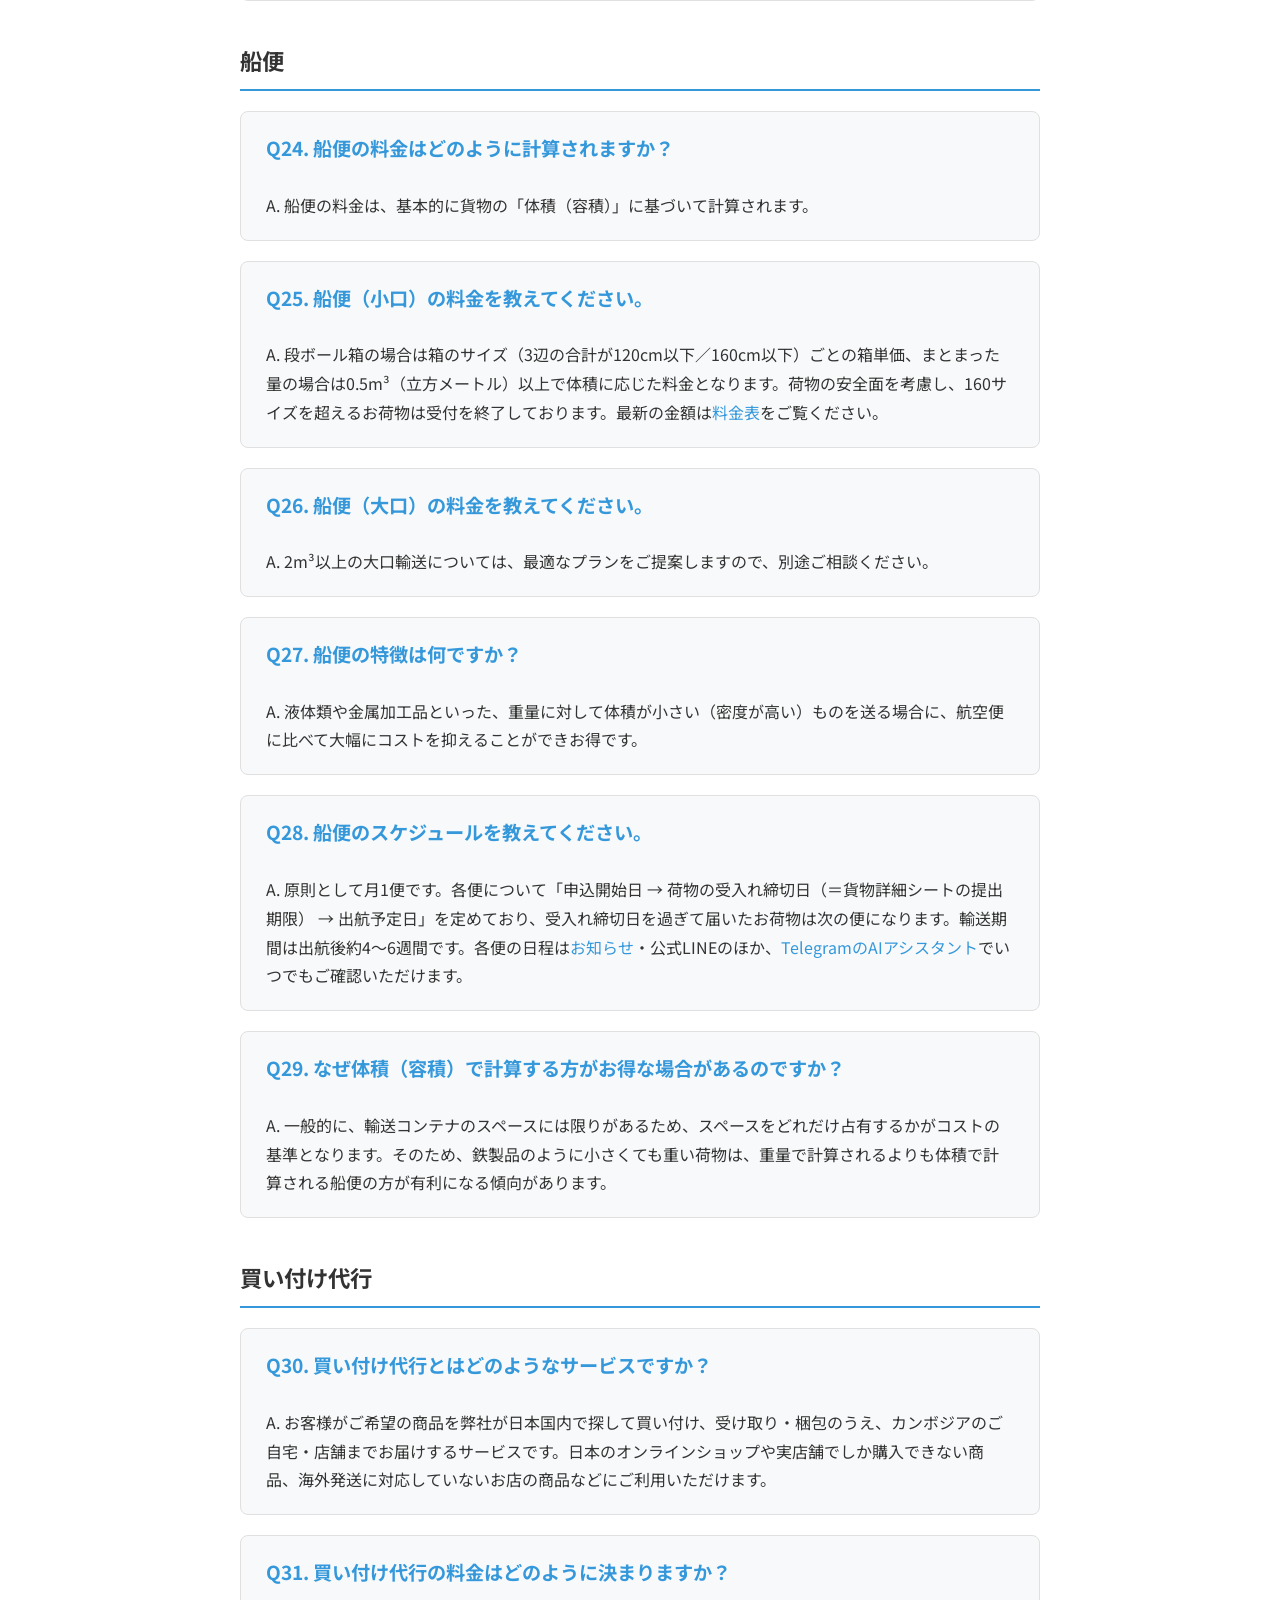
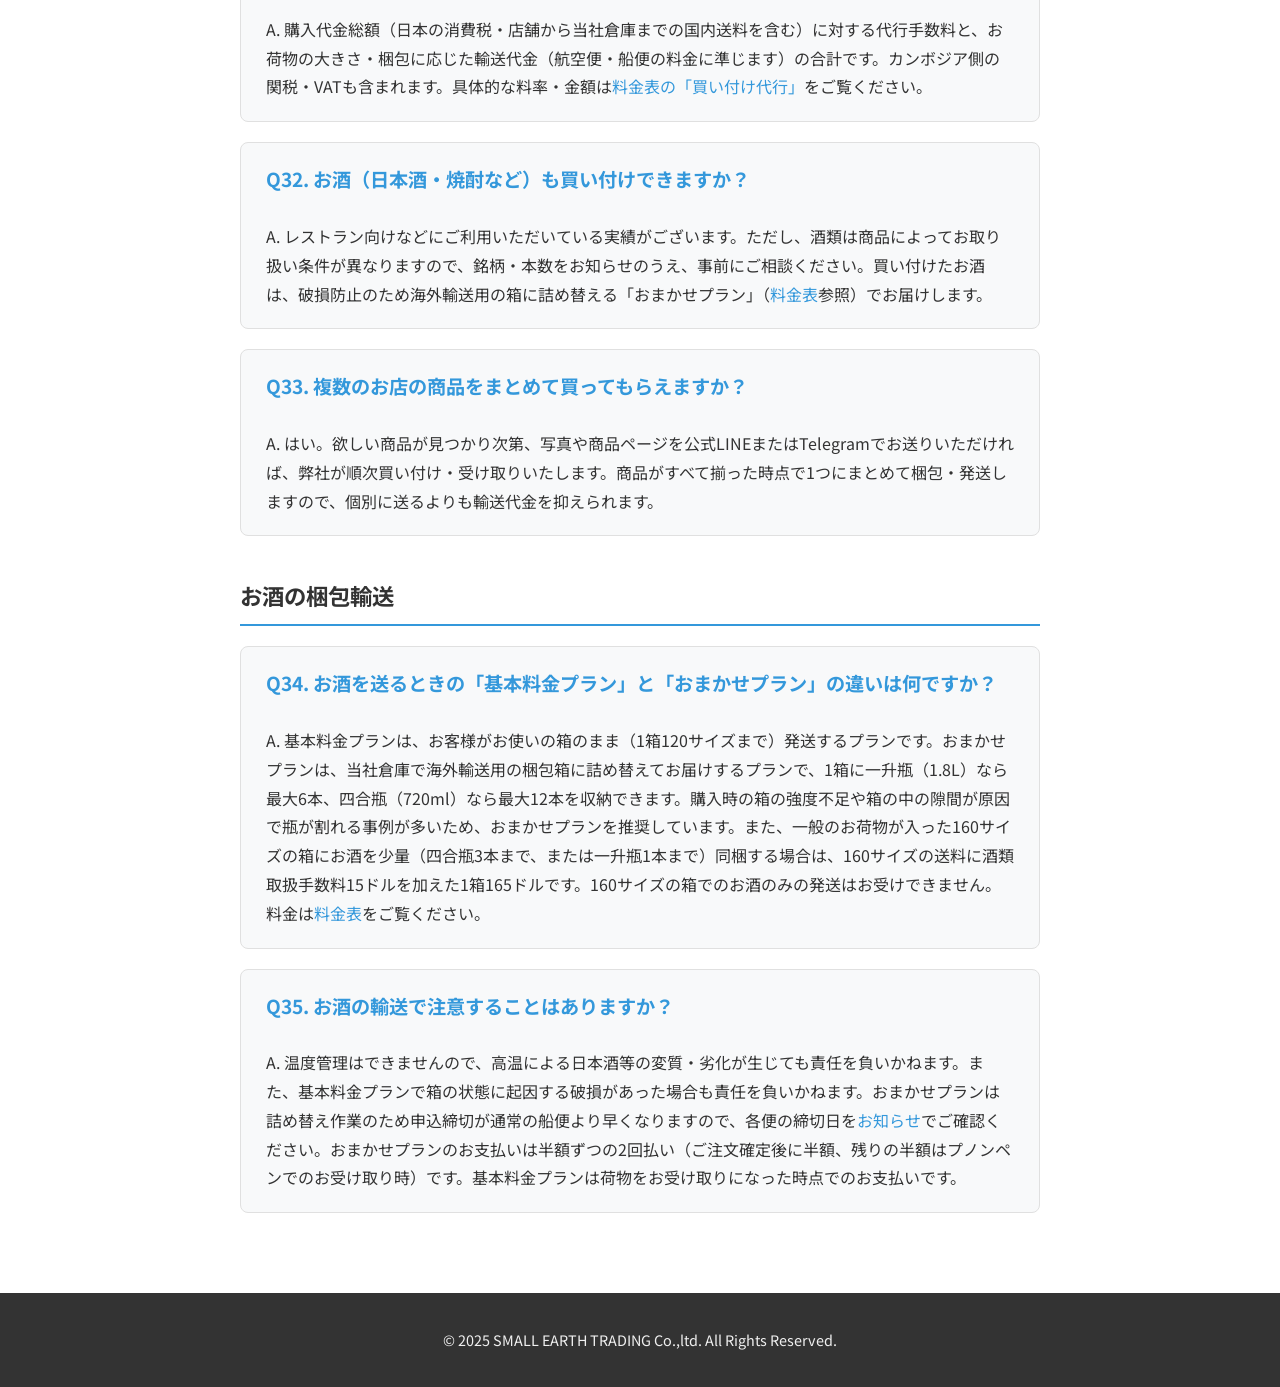
==== commit fa8cd8f0: "fix: 2回払いはお酒の「おまかせプラン」のみに限定（サイト・FAQ・重要事項） 基本料金プラン・160サイズ同梱・一般貨物は荷物のお受け取り時払い。 Bot（System Message v3.1" ====
--- a/faq-more.html
+++ b/faq-more.html
@@ -154,7 +154,7 @@
                     </div>
                     <div class="faq-entry">
                         <h3><span class="lang-ja">Q20. 料金の支払い方法を教えてください。</span><span class="lang-en">Q20. What are the payment methods?</span></h3>
-                        <p><span class="lang-ja">A. お支払い方法については、日本国内での円貨払いもしくはカンボジア国内での外貨払いにそれぞれご対応いただけます。お支払いの時期は、一般のお荷物は荷物をお受け取りになった時点、お酒の梱包輸送プランは半額ずつの2回払い（1回目はご注文確定後、2回目はプノンペンでのお受け取り時）です。</span><span class="lang-en">A. For payment, we can accept both payment in Japanese Yen (JPY) in Japan and payment in foreign currency in Cambodia. General cargo is paid when you receive your goods; alcohol shipping plans are paid in two equal instalments (the first half after your order is confirmed, the second half when you collect your goods in Phnom Penh).</span></p>
+                        <p><span class="lang-ja">A. お支払い方法については、日本国内での円貨払いもしくはカンボジア国内での外貨払いにそれぞれご対応いただけます。お支払いの時期は、荷物をお受け取りになった時点です。お酒の「おまかせプラン」のみ半額ずつの2回払い（1回目はご注文確定後、2回目はプノンペンでのお受け取り時）です。</span><span class="lang-en">A. For payment, we can accept both payment in Japanese Yen (JPY) in Japan and payment in foreign currency in Cambodia. Payment is made when you receive your goods. Only the alcohol "Omakase Plan" is paid in two equal instalments (the first half after your order is confirmed, the second half when you collect your goods in Phnom Penh).</span></p>
                     </div>
 
                     <div class="faq-category-title">
@@ -230,7 +230,7 @@
                     </div>
                     <div class="faq-entry">
                         <h3><span class="lang-ja">Q35. お酒の輸送で注意することはありますか？</span><span class="lang-en">Q35. Is there anything to be aware of when shipping alcohol?</span></h3>
-                        <p><span class="lang-ja">A. 温度管理はできませんので、高温による日本酒等の変質・劣化が生じても責任を負いかねます。また、基本料金プランで箱の状態に起因する破損があった場合も責任を負いかねます。おまかせプランは詰め替え作業のため申込締切が通常の船便より早くなりますので、各便の締切日を<a href="index.html#news">お知らせ</a>でご確認ください。お支払いは半額ずつの2回払い（ご注文確定後に半額、残りの半額はプノンペンでのお受け取り時）です。</span><span class="lang-en">A. Temperature control is not available, so we cannot accept responsibility for deterioration of sake or other beverages caused by high temperatures. We also cannot accept responsibility for breakage caused by the condition of the box under the Basic Plan. Because of the repacking work, the application deadline for the Omakase Plan is earlier than the regular sea freight deadline, so please check each shipment's deadline in the <a href="index.html#news">News</a> section. Payment is in two equal instalments: half after your order is confirmed, and the remaining half when you collect your goods in Phnom Penh.</span></p>
+                        <p><span class="lang-ja">A. 温度管理はできませんので、高温による日本酒等の変質・劣化が生じても責任を負いかねます。また、基本料金プランで箱の状態に起因する破損があった場合も責任を負いかねます。おまかせプランは詰め替え作業のため申込締切が通常の船便より早くなりますので、各便の締切日を<a href="index.html#news">お知らせ</a>でご確認ください。おまかせプランのお支払いは半額ずつの2回払い（ご注文確定後に半額、残りの半額はプノンペンでのお受け取り時）です。基本料金プランは荷物をお受け取りになった時点でのお支払いです。</span><span class="lang-en">A. Temperature control is not available, so we cannot accept responsibility for deterioration of sake or other beverages caused by high temperatures. We also cannot accept responsibility for breakage caused by the condition of the box under the Basic Plan. Because of the repacking work, the application deadline for the Omakase Plan is earlier than the regular sea freight deadline, so please check each shipment's deadline in the <a href="index.html#news">News</a> section. Omakase Plan fees are paid in two equal instalments: half after your order is confirmed, and the remaining half when you collect your goods in Phnom Penh. The Basic Plan is paid when you receive your goods.</span></p>
                     </div>
                 </div>
             </div>
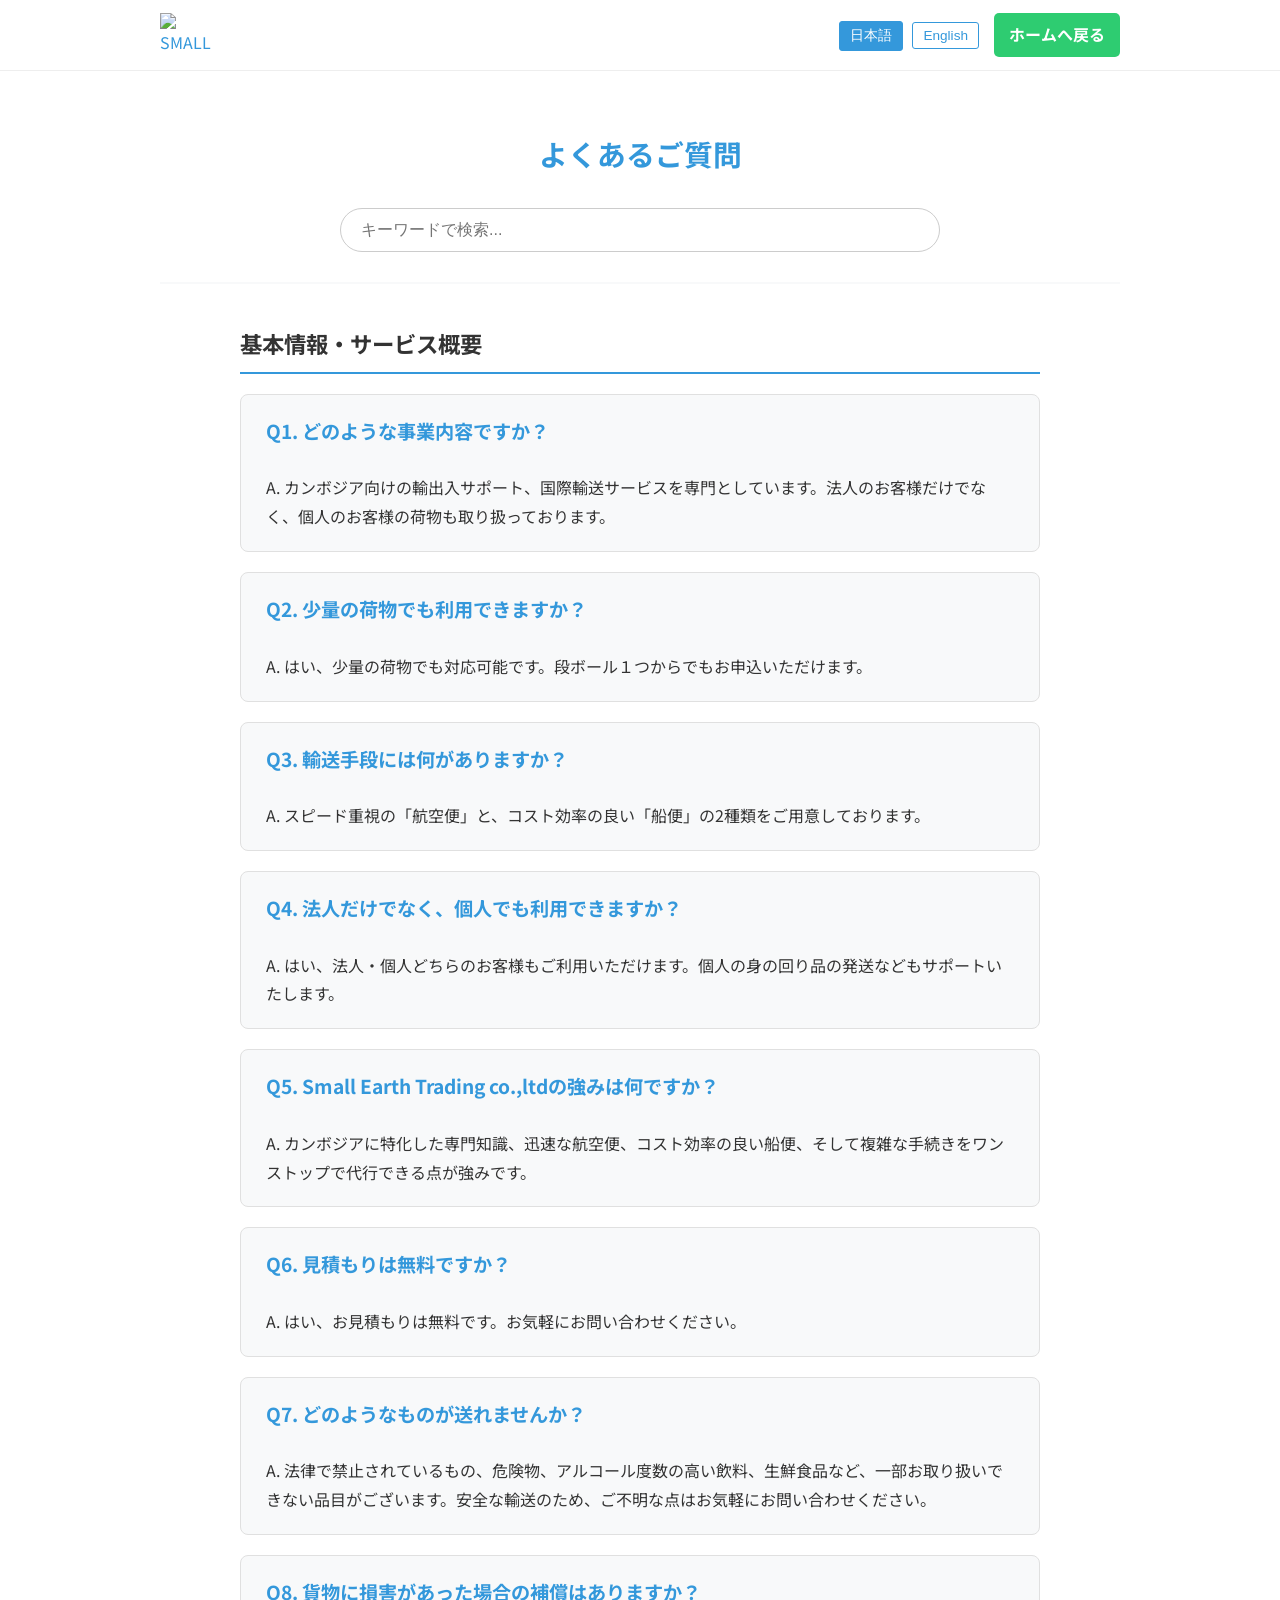
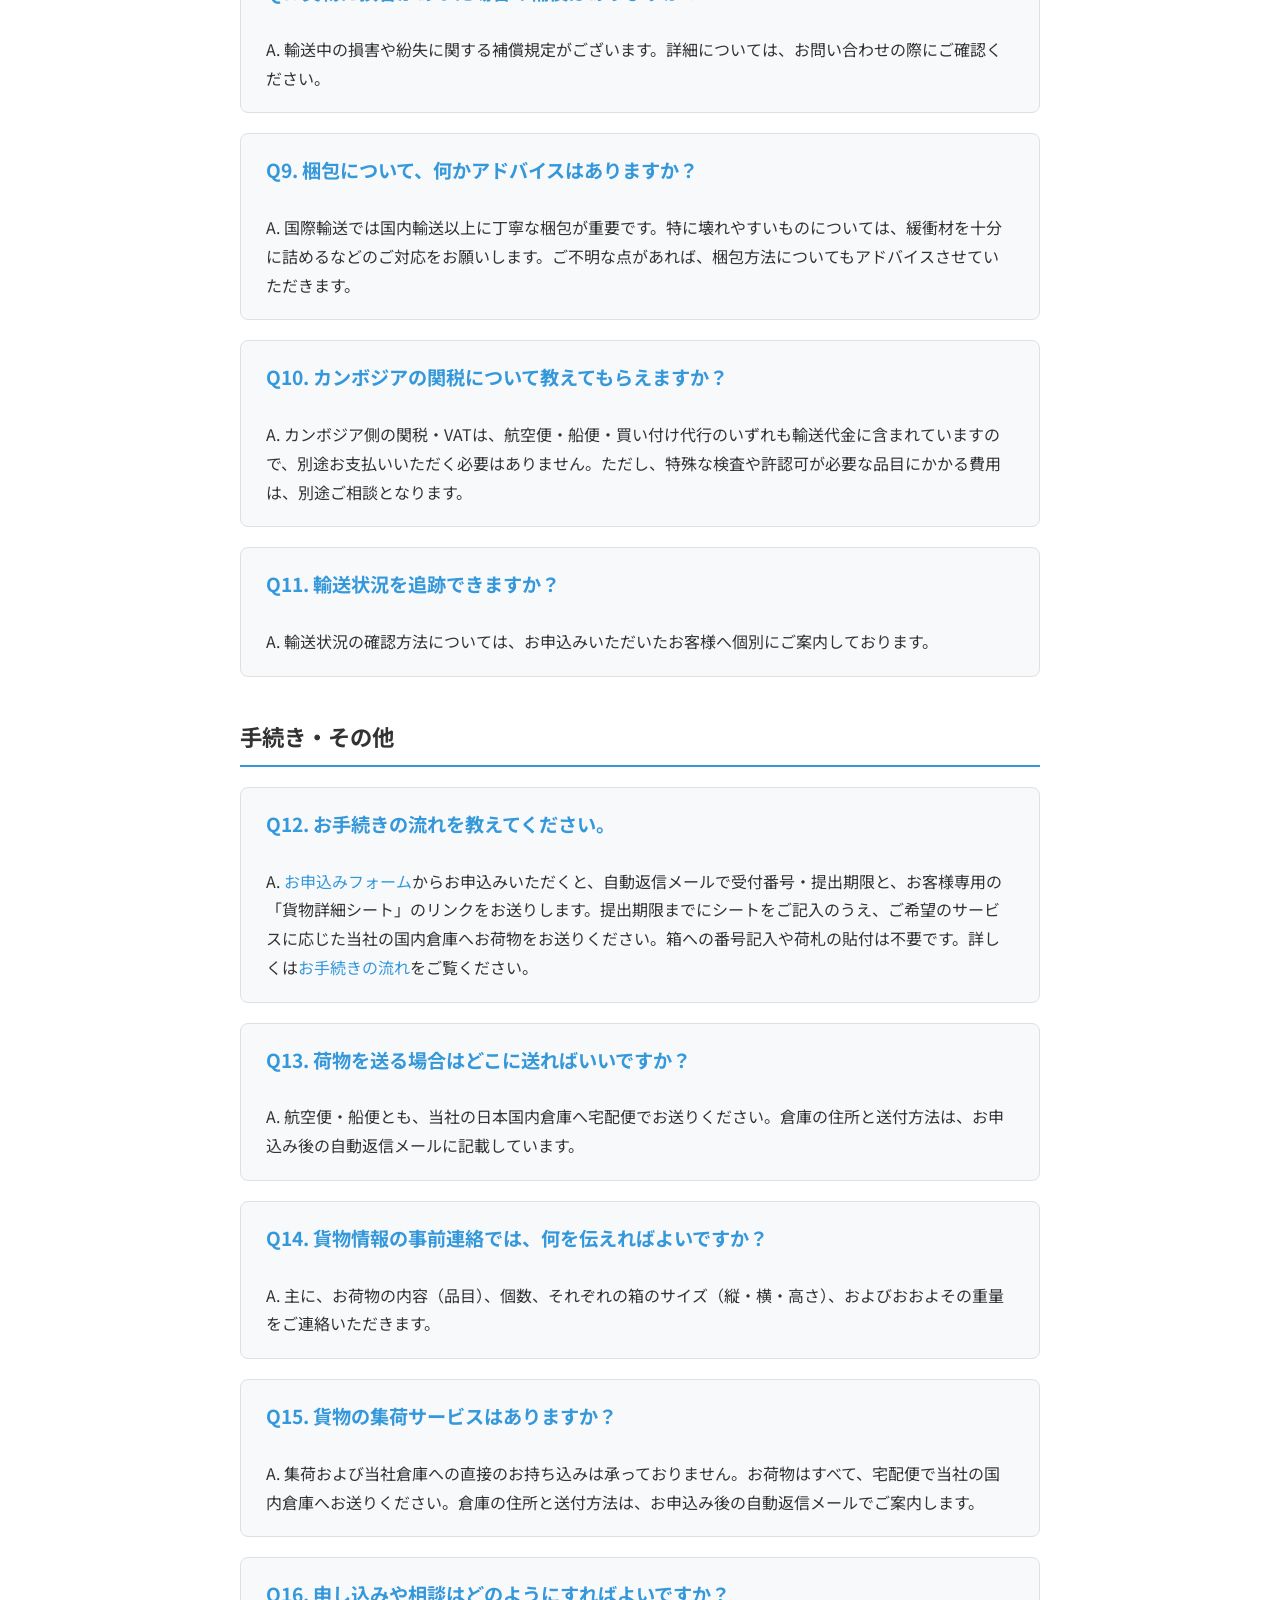
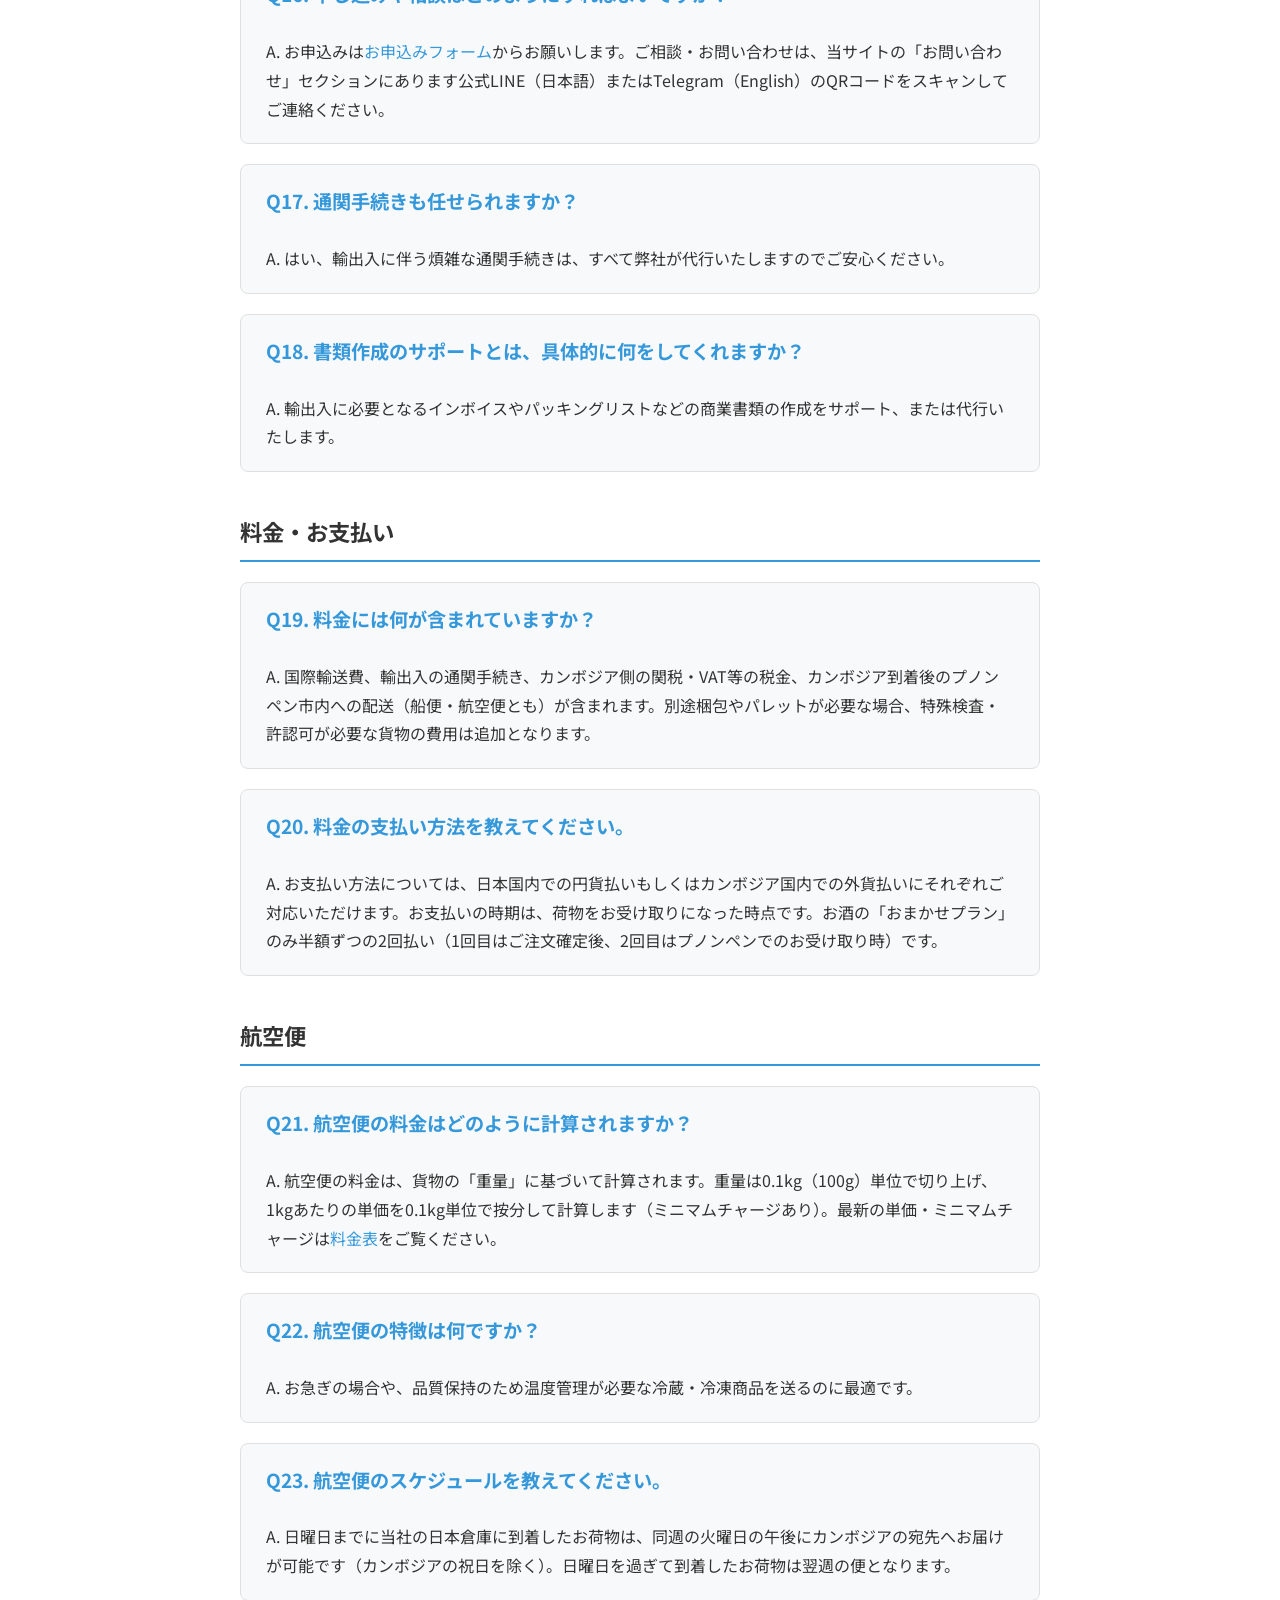
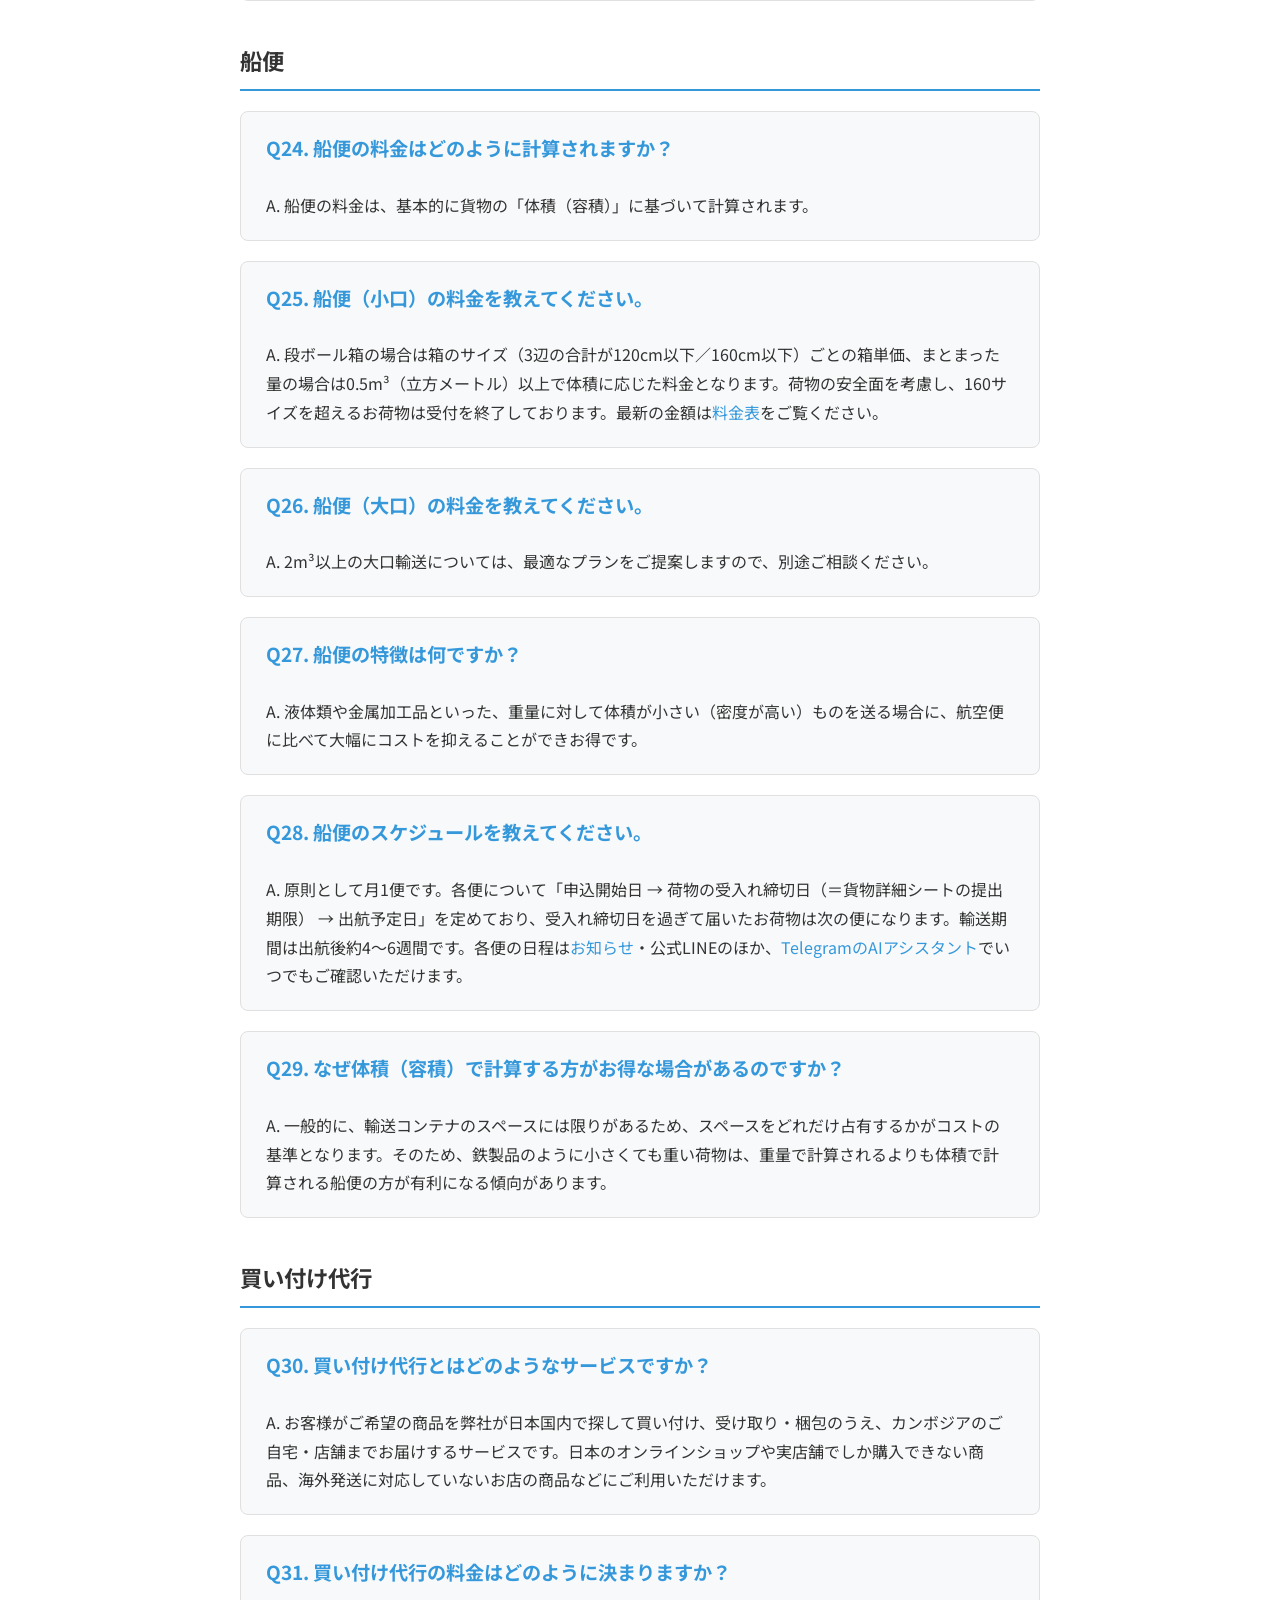
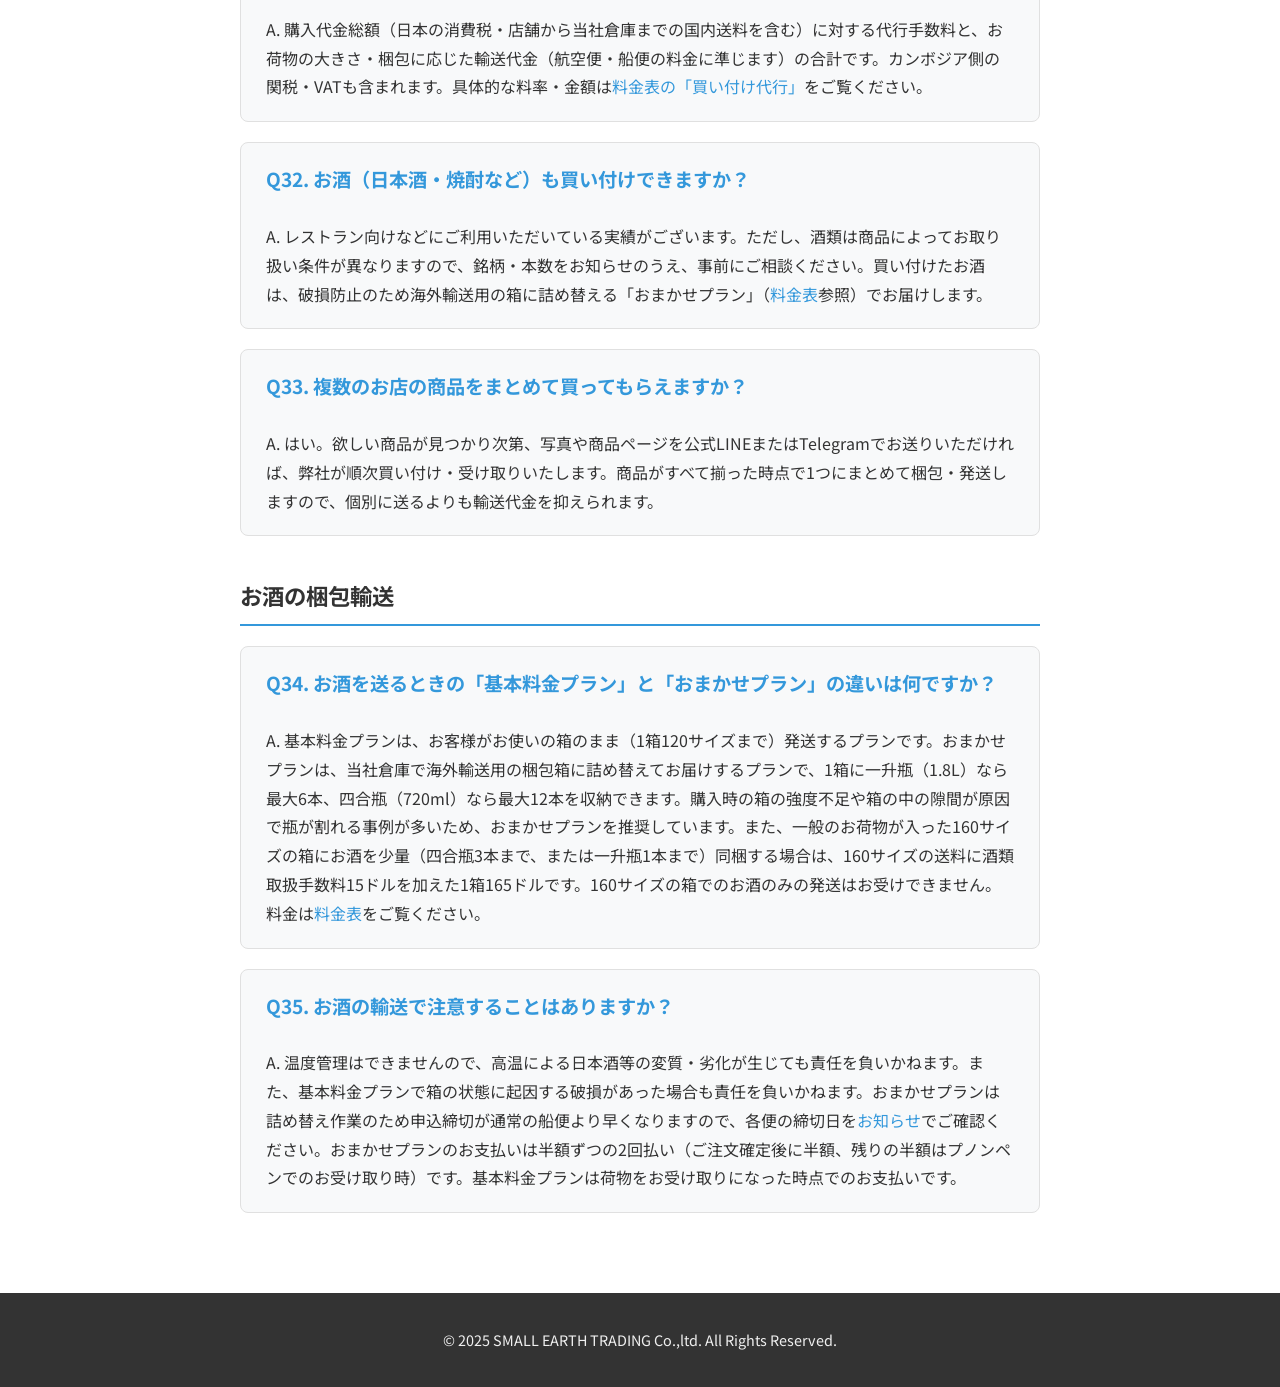
==== commit 358daf31: "fix: 2m³以上の「納品場所が異なる」は日本側の搬入先の話に訂正 カンボジア側（プノンペン市内配送）とは関係がないため、 料金表の注記を「日本側の搬入先（当社倉庫）が異なる」に修正し、 FAQ「料" ====
--- a/faq-more.html
+++ b/faq-more.html
@@ -150,7 +150,7 @@
                     </div>
                     <div class="faq-entry">
                         <h3><span class="lang-ja">Q19. 料金には何が含まれていますか？</span><span class="lang-en">Q19. What is included in the price?</span></h3>
-                        <p><span class="lang-ja">A. 国際輸送費、輸出入の通関手続き、カンボジア側の関税・VAT等の税金、カンボジア到着後のプノンペン市内への配送（船便・航空便とも）が含まれます。2m³以上の大口輸送は納品場所が異なります。別途梱包やパレットが必要な場合、特殊検査・許認可が必要な貨物の費用は追加となります。</span><span class="lang-en">A. International shipping, export/import customs procedures, Cambodian customs duties and VAT, and delivery within Phnom Penh after arrival (for both sea and air freight). The delivery location differs for large shipments of 2m³ or more. Additional packing or pallets, and costs for cargo requiring special inspections or permits, are charged separately.</span></p>
+                        <p><span class="lang-ja">A. 国際輸送費、輸出入の通関手続き、カンボジア側の関税・VAT等の税金、カンボジア到着後のプノンペン市内への配送（船便・航空便とも）が含まれます。別途梱包やパレットが必要な場合、特殊検査・許認可が必要な貨物の費用は追加となります。</span><span class="lang-en">A. International shipping, export/import customs procedures, Cambodian customs duties and VAT, and delivery within Phnom Penh after arrival (for both sea and air freight). Additional packing or pallets, and costs for cargo requiring special inspections or permits, are charged separately.</span></p>
                     </div>
                     <div class="faq-entry">
                         <h3><span class="lang-ja">Q20. 料金の支払い方法を教えてください。</span><span class="lang-en">Q20. What are the payment methods?</span></h3>
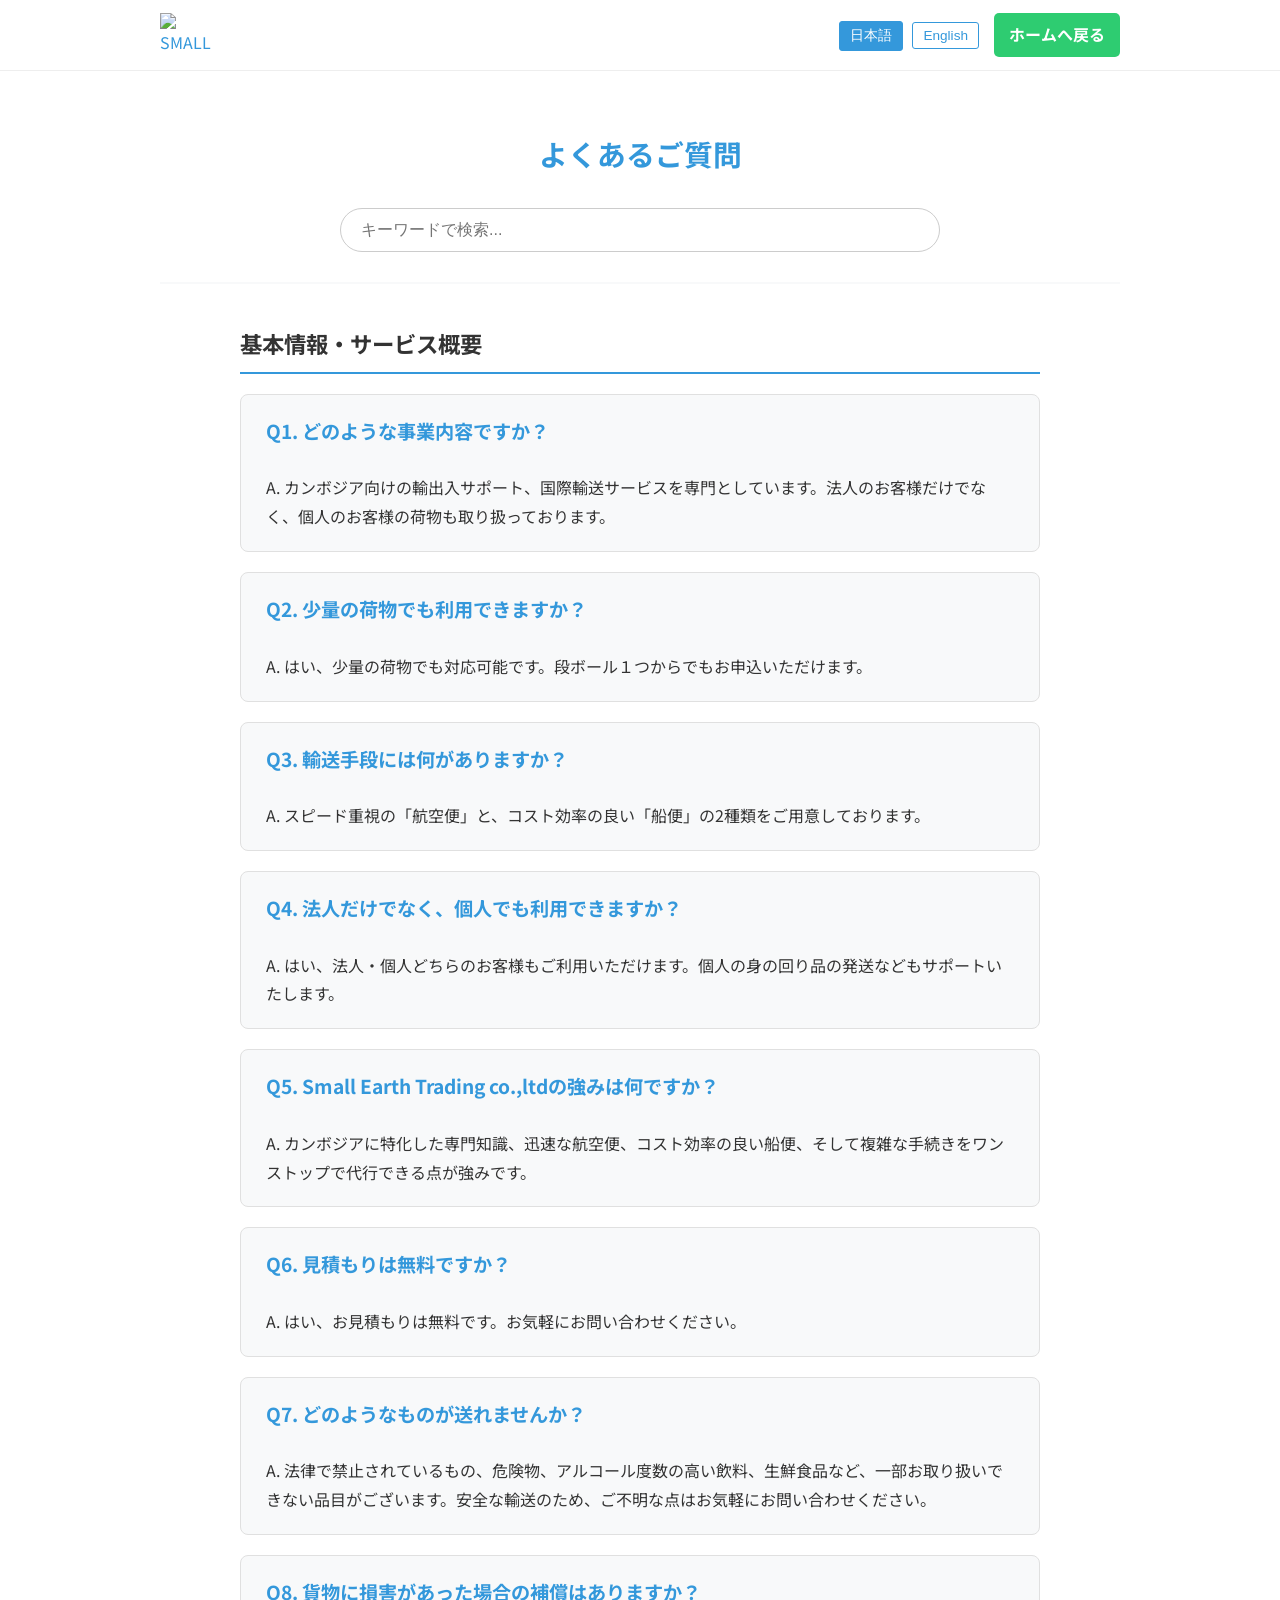
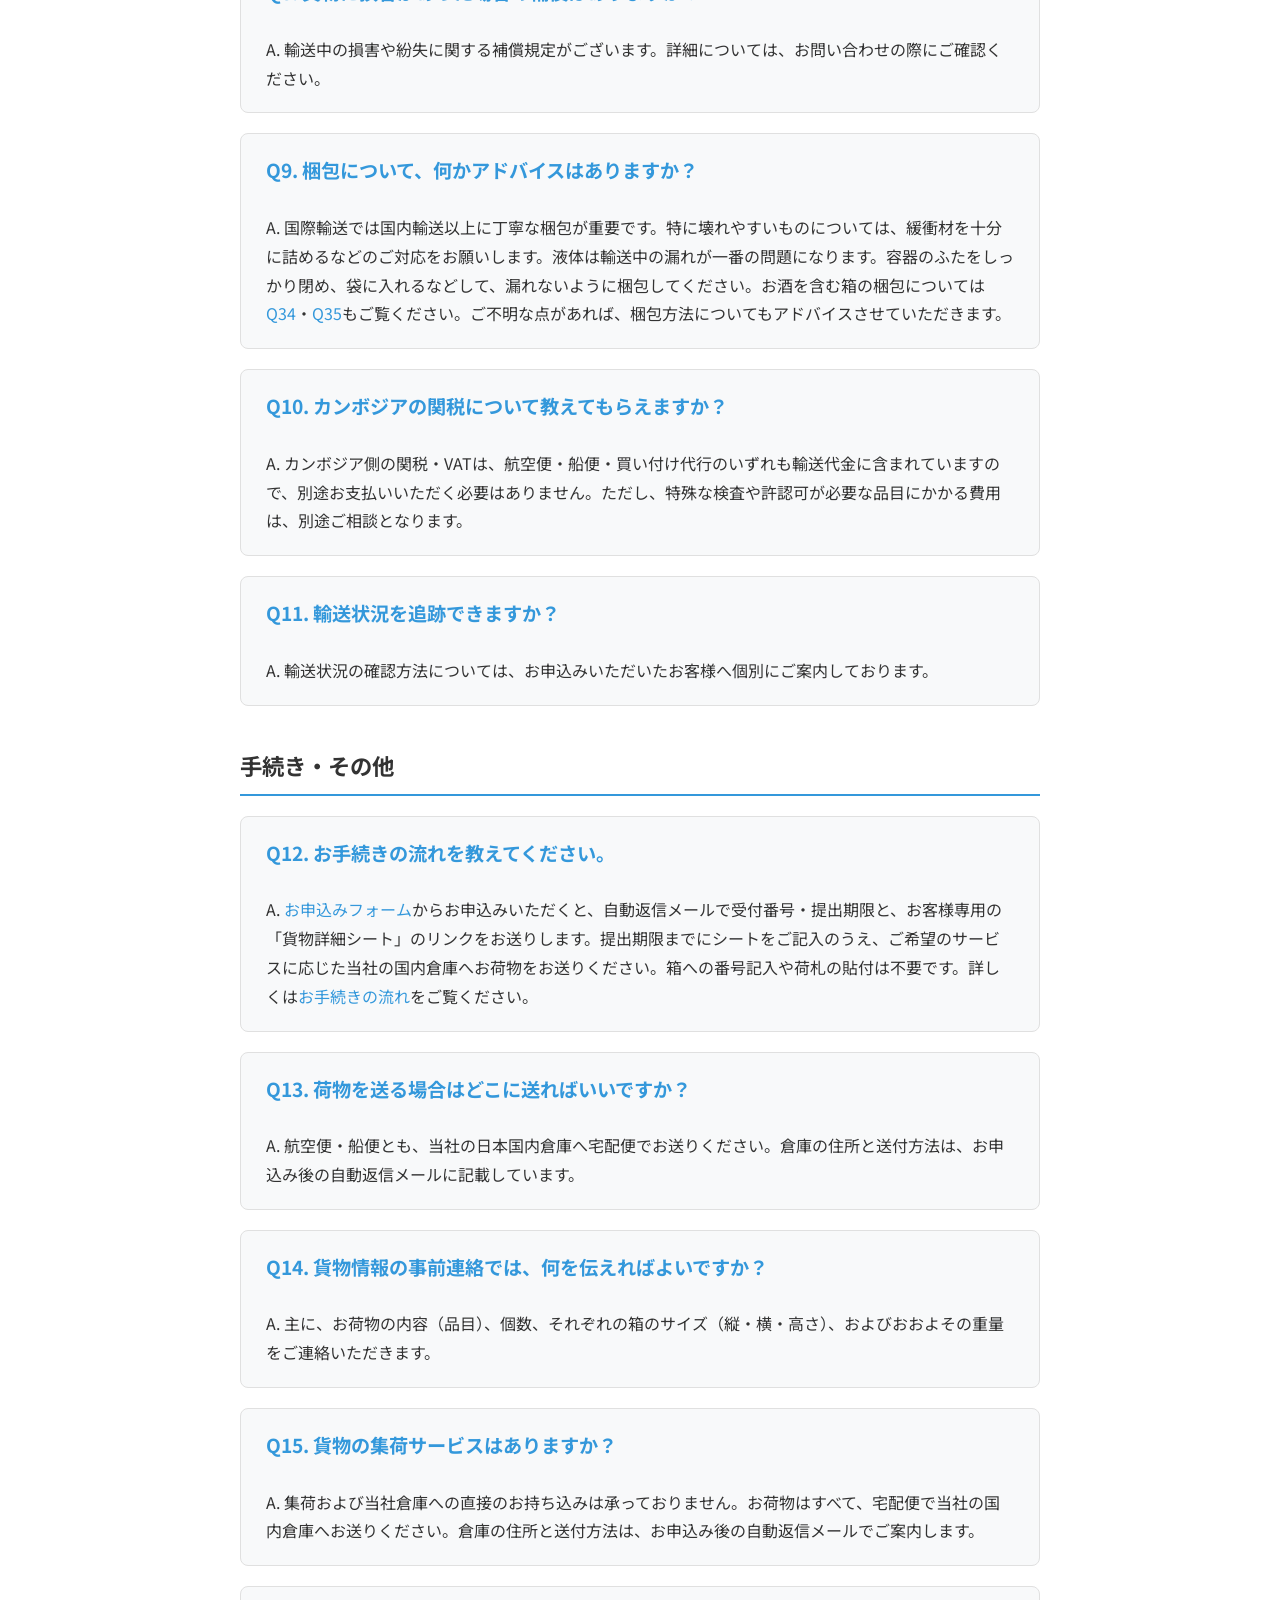
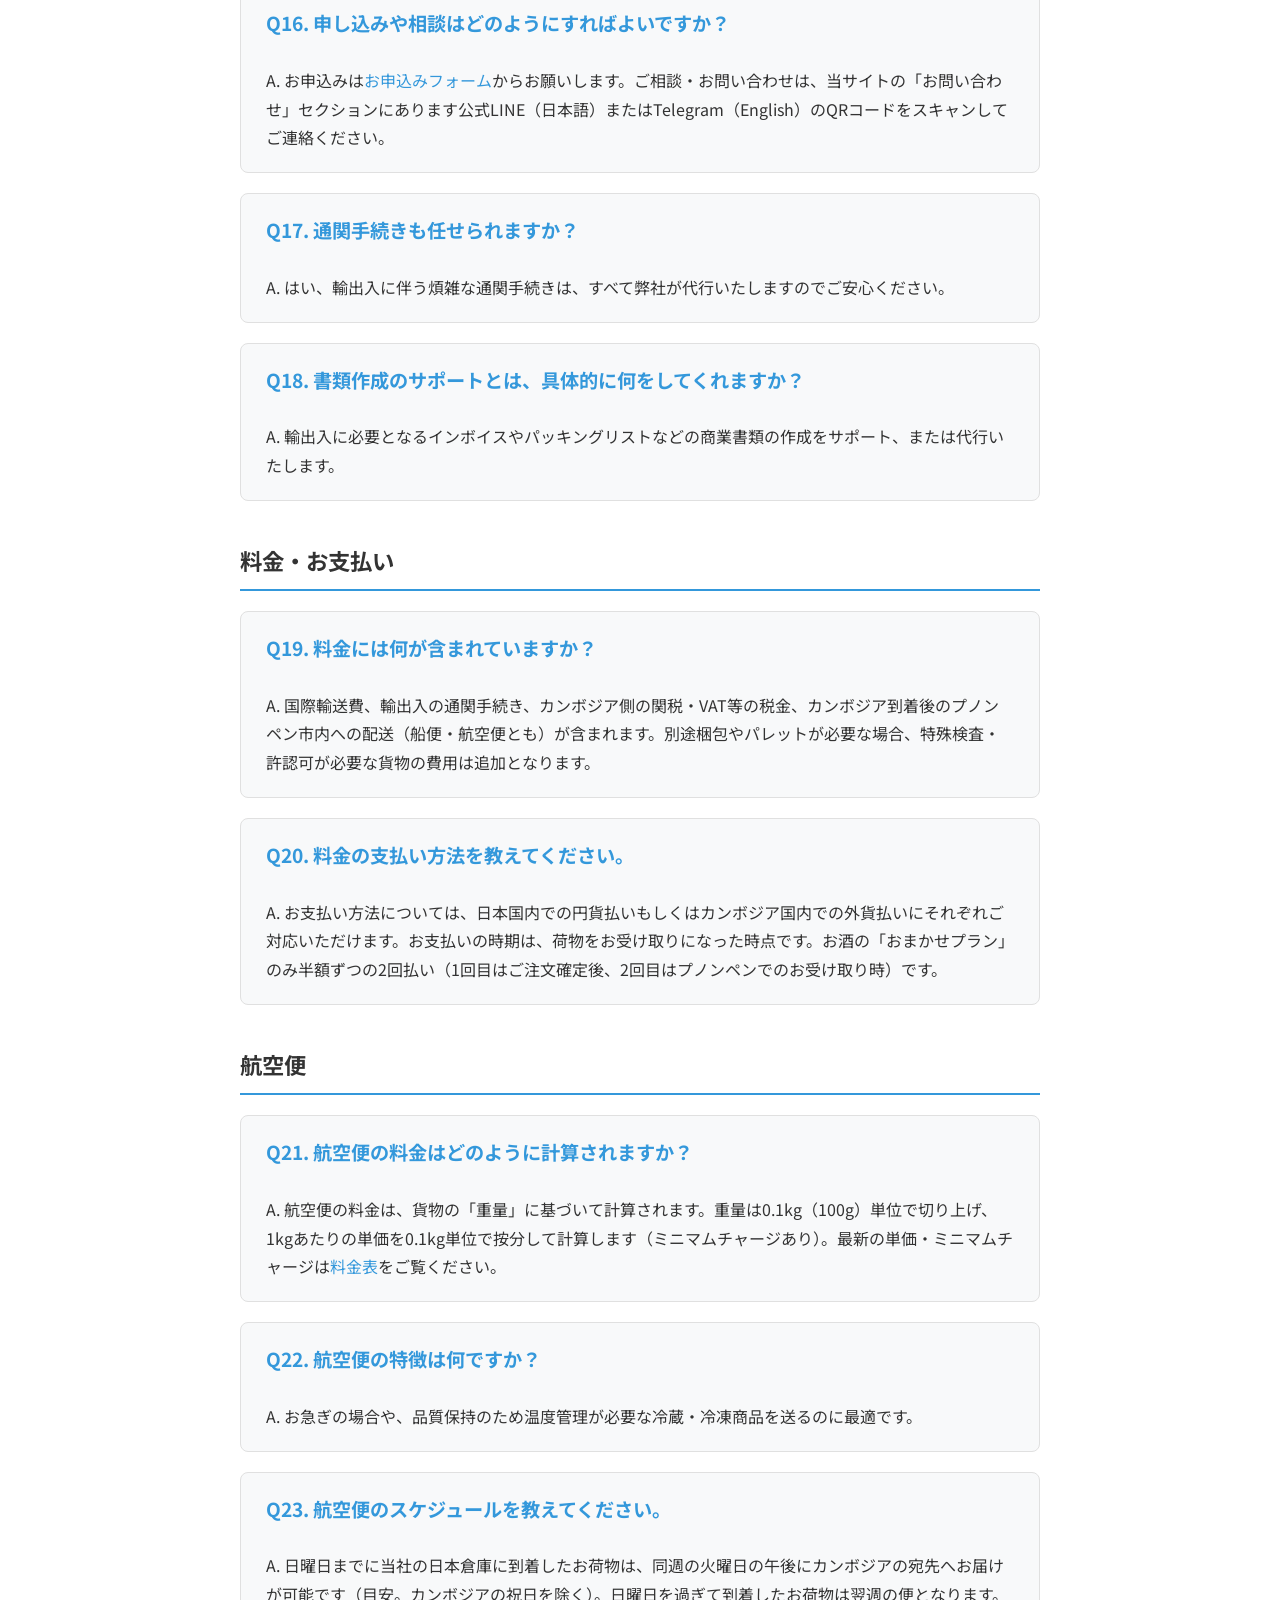
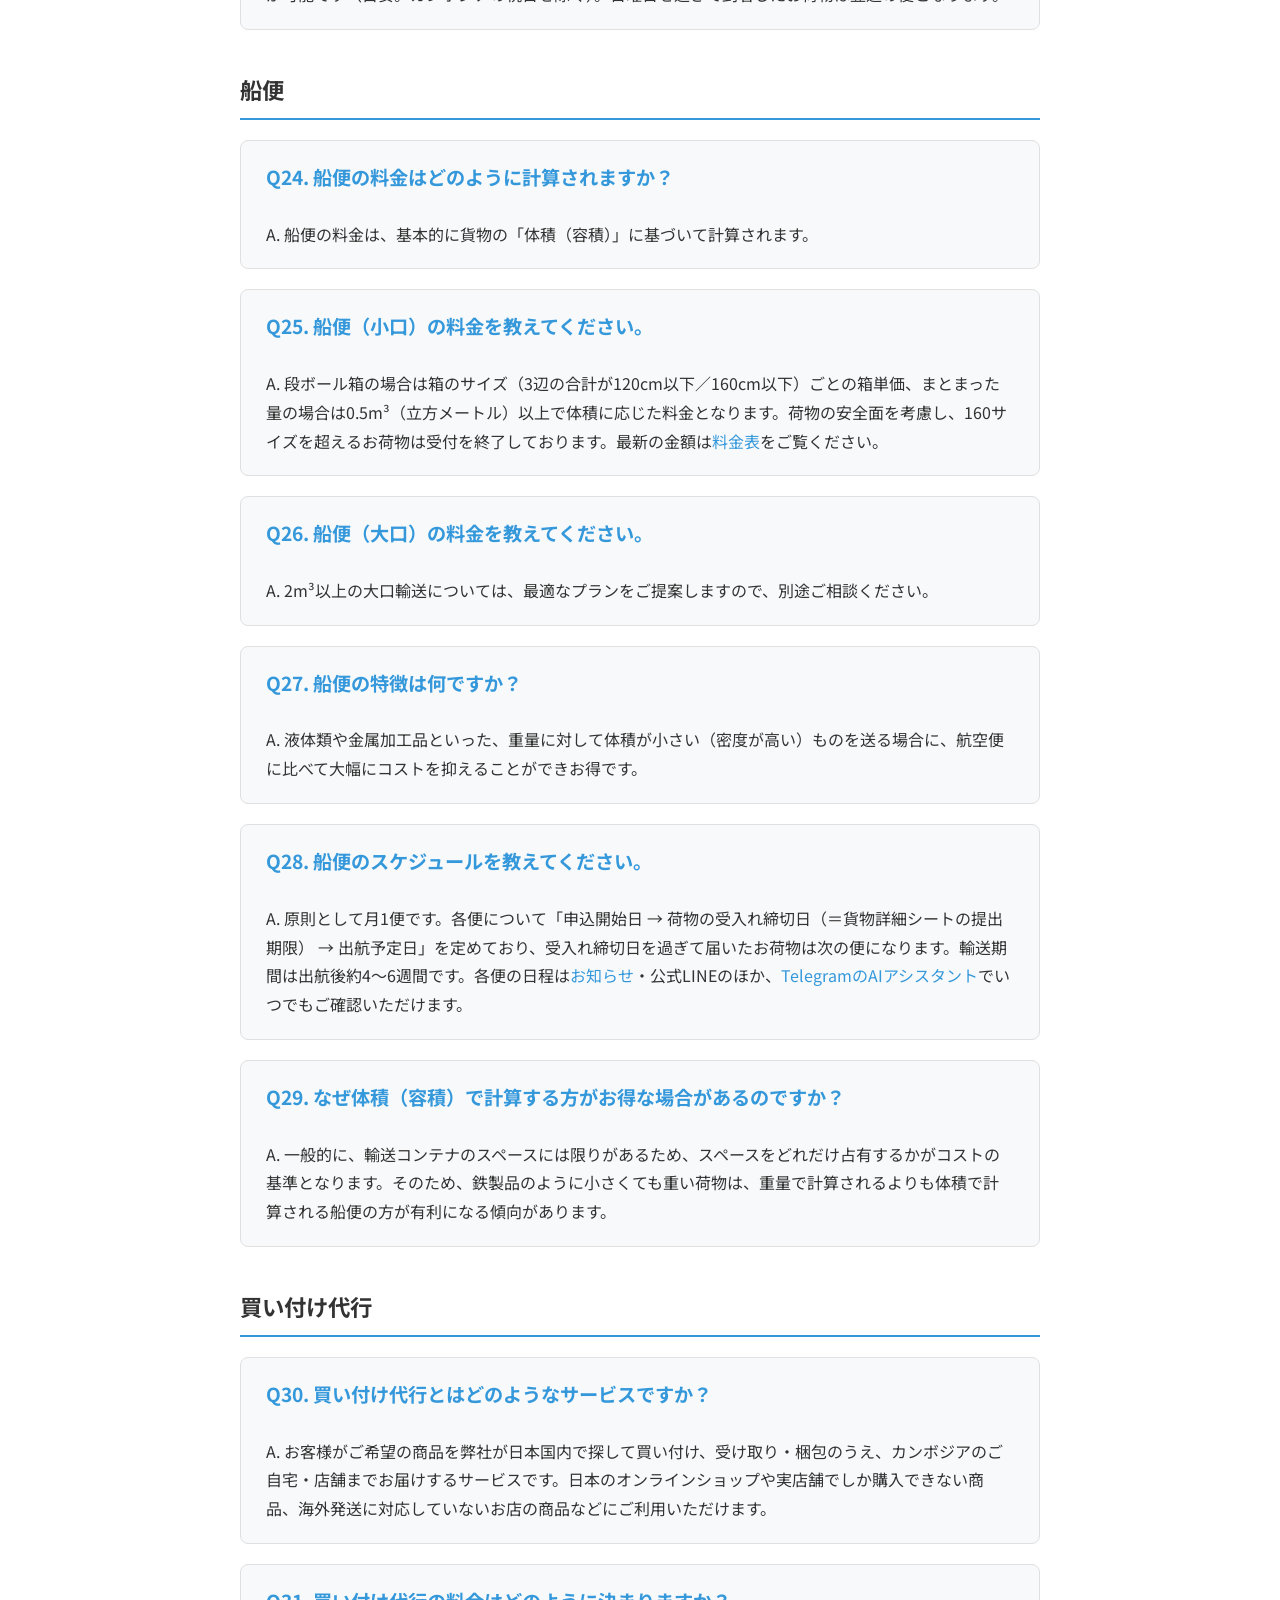
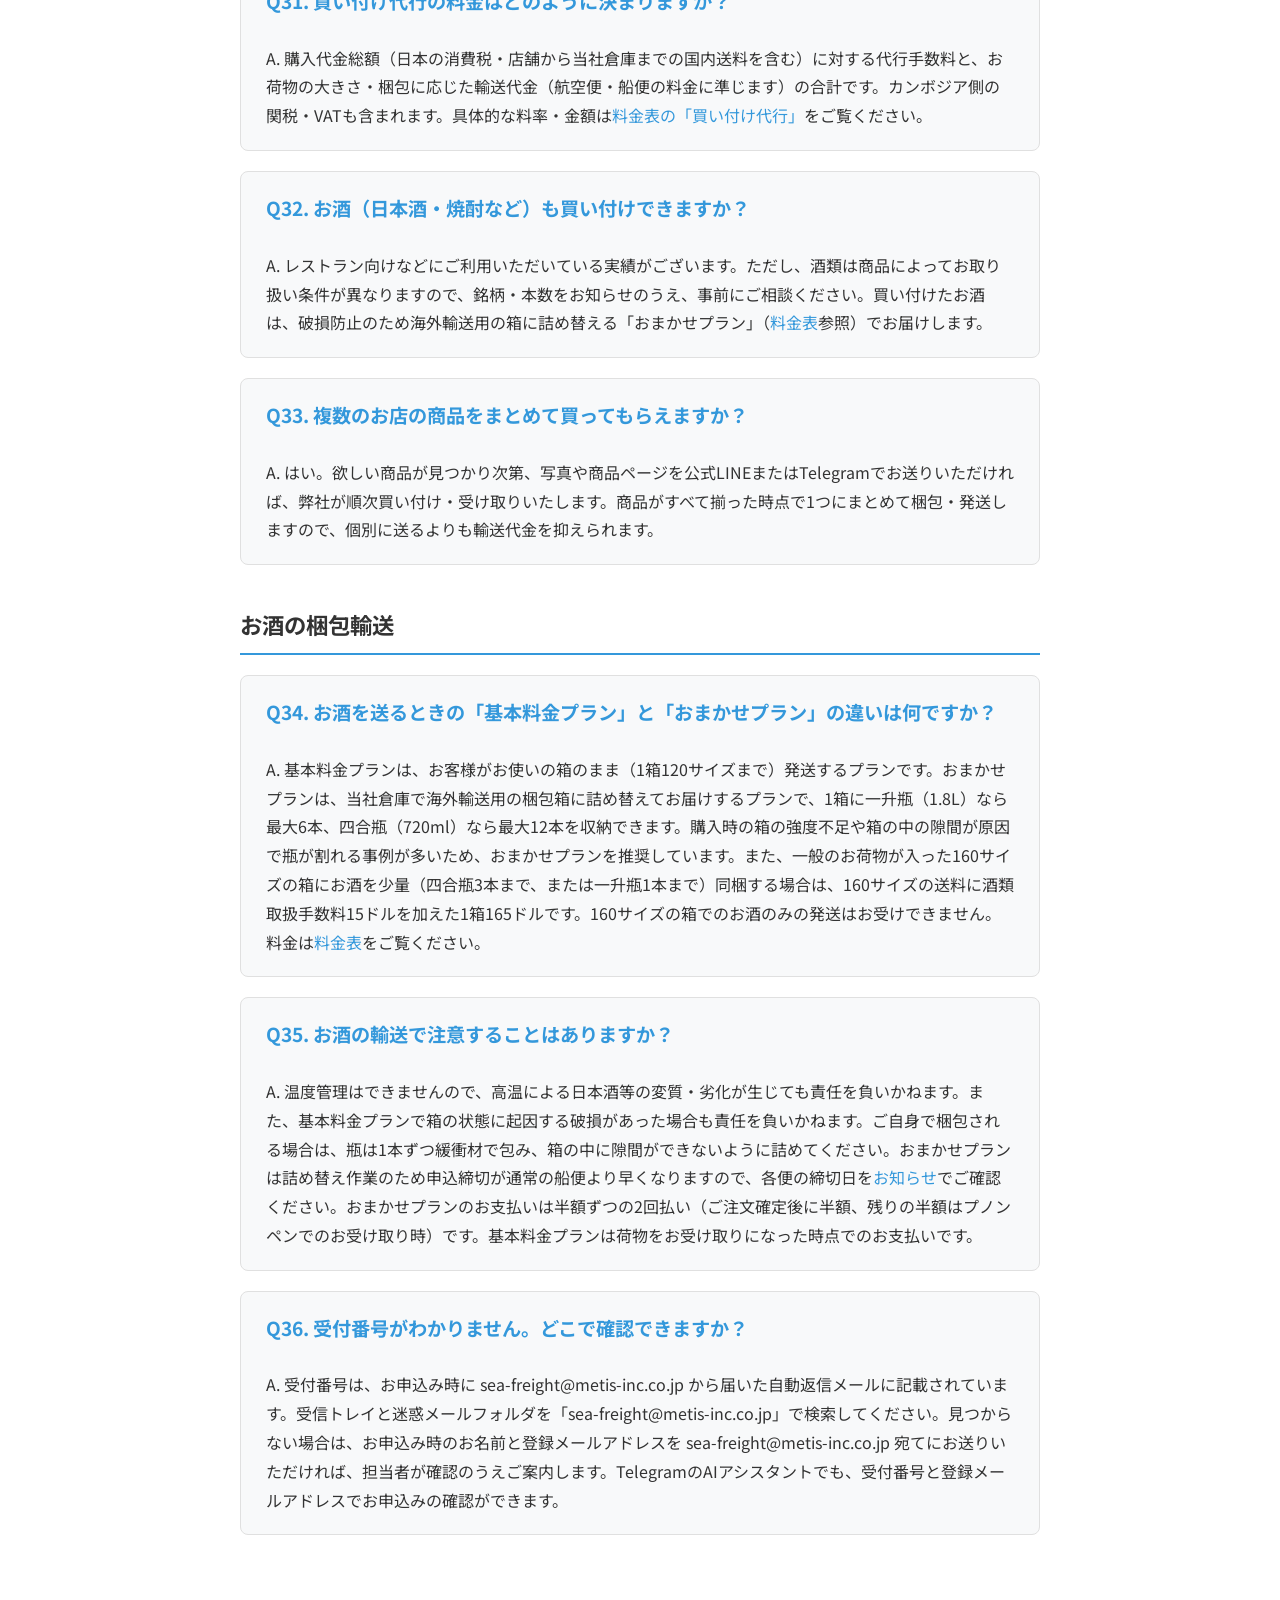
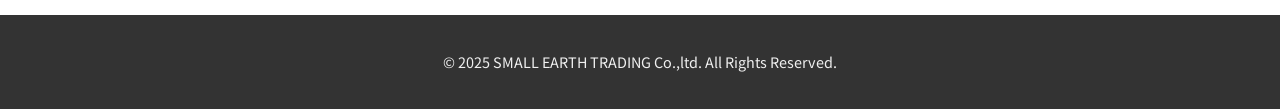
==== commit 421dba2b: "fix: System Message Ver.3.1 最終版の残りの差分を反映（梱包のお願い・受付番号の確認方法・航空便の目安・0.5m³の対象） - 料金表 お酒：お客様が梱包する場合（基本料金プ" ====
--- a/faq-more.html
+++ b/faq-more.html
@@ -102,7 +102,7 @@
                     </div>
                     <div class="faq-entry">
                         <h3><span class="lang-ja">Q9. 梱包について、何かアドバイスはありますか？</span><span class="lang-en">Q9. Do you have any advice on packing?</span></h3>
-                        <p><span class="lang-ja">A. 国際輸送では国内輸送以上に丁寧な梱包が重要です。特に壊れやすいものについては、緩衝材を十分に詰めるなどのご対応をお願いします。ご不明な点があれば、梱包方法についてもアドバイスさせていただきます。</span><span class="lang-en">A. Careful packing is more important in international shipping than in domestic shipping. For fragile items, please ensure you use sufficient cushioning material. If you have any questions, we can also advise on packing methods.</span></p>
+                        <p><span class="lang-ja">A. 国際輸送では国内輸送以上に丁寧な梱包が重要です。特に壊れやすいものについては、緩衝材を十分に詰めるなどのご対応をお願いします。液体は輸送中の漏れが一番の問題になります。容器のふたをしっかり閉め、袋に入れるなどして、漏れないように梱包してください。お酒を含む箱の梱包については<a href="#q34">Q34</a>・<a href="#q35">Q35</a>もご覧ください。ご不明な点があれば、梱包方法についてもアドバイスさせていただきます。</span><span class="lang-en">A. Careful packing is more important in international shipping than in domestic shipping. For fragile items, please ensure you use sufficient cushioning material. Leaks are the biggest problem with liquids in transit. Close container lids firmly and seal them in bags so nothing can leak. For boxes containing alcohol, see also <a href="#q34">Q34</a> and <a href="#q35">Q35</a>. If you have any questions, we can also advise on packing methods.</span></p>
                     </div>
                     <div class="faq-entry">
                         <h3><span class="lang-ja">Q10. カンボジアの関税について教えてもらえますか？</span><span class="lang-en">Q10. Can you tell me about Cambodian customs duties?</span></h3>
@@ -170,7 +170,7 @@
                     </div>
                     <div class="faq-entry">
                         <h3><span class="lang-ja">Q23. 航空便のスケジュールを教えてください。</span><span class="lang-en">Q23. What is the air freight schedule?</span></h3>
-                        <p><span class="lang-ja">A. 日曜日までに当社の日本倉庫に到着したお荷物は、同週の火曜日の午後にカンボジアの宛先へお届けが可能です（カンボジアの祝日を除く）。日曜日を過ぎて到着したお荷物は翌週の便となります。</span><span class="lang-en">A. Packages that arrive at our warehouse in Japan by Sunday can be delivered to their destination in Cambodia on the afternoon of the same week's Tuesday (excluding Cambodian holidays). Packages arriving after Sunday are carried on the following week's flight.</span></p>
+                        <p><span class="lang-ja">A. 日曜日までに当社の日本倉庫に到着したお荷物は、同週の火曜日の午後にカンボジアの宛先へお届けが可能です（目安。カンボジアの祝日を除く）。日曜日を過ぎて到着したお荷物は翌週の便となります。</span><span class="lang-en">A. Packages that arrive at our warehouse in Japan by Sunday can be delivered to their destination in Cambodia on the afternoon of the same week's Tuesday (estimated; excluding Cambodian holidays). Packages arriving after Sunday are carried on the following week's flight.</span></p>
                     </div>
 
                     <div class="faq-category-title">
@@ -224,13 +224,17 @@
                     <div class="faq-category-title">
                         <h3><span class="lang-ja">お酒の梱包輸送</span><span class="lang-en">Alcohol Shipping</span></h3>
                     </div>
-                    <div class="faq-entry">
+                    <div class="faq-entry" id="q34">
                         <h3><span class="lang-ja">Q34. お酒を送るときの「基本料金プラン」と「おまかせプラン」の違いは何ですか？</span><span class="lang-en">Q34. What is the difference between the Basic Plan and the Omakase Plan for alcohol?</span></h3>
                         <p><span class="lang-ja">A. 基本料金プランは、お客様がお使いの箱のまま（1箱120サイズまで）発送するプランです。おまかせプランは、当社倉庫で海外輸送用の梱包箱に詰め替えてお届けするプランで、1箱に一升瓶（1.8L）なら最大6本、四合瓶（720ml）なら最大12本を収納できます。購入時の箱の強度不足や箱の中の隙間が原因で瓶が割れる事例が多いため、おまかせプランを推奨しています。また、一般のお荷物が入った160サイズの箱にお酒を少量（四合瓶3本まで、または一升瓶1本まで）同梱する場合は、160サイズの送料に酒類取扱手数料15ドルを加えた1箱165ドルです。160サイズの箱でのお酒のみの発送はお受けできません。料金は<a href="index.html#alcohol-plans">料金表</a>をご覧ください。</span><span class="lang-en">A. With the Basic Plan, we ship the box as you packed it (up to 120cm size per box). With the Omakase Plan, we repack your bottles at our warehouse into export-grade cartons; one box holds up to 6 × 1.8L bottles or up to 12 × 720ml bottles. Because bottles often break when the retailer's box is not strong enough or has gaps inside, we recommend the Omakase Plan. A small amount of alcohol (up to 3 × 720ml bottles, or 1 × 1.8L bottle) may also be packed together with general goods in a 160cm box for $165 per box ($150 for the 160cm box plus a $15 alcohol handling fee); alcohol-only shipments in a 160cm box are not accepted. Please see the <a href="index.html#alcohol-plans">Price List</a> for prices.</span></p>
                     </div>
-                    <div class="faq-entry">
+                    <div class="faq-entry" id="q35">
                         <h3><span class="lang-ja">Q35. お酒の輸送で注意することはありますか？</span><span class="lang-en">Q35. Is there anything to be aware of when shipping alcohol?</span></h3>
-                        <p><span class="lang-ja">A. 温度管理はできませんので、高温による日本酒等の変質・劣化が生じても責任を負いかねます。また、基本料金プランで箱の状態に起因する破損があった場合も責任を負いかねます。おまかせプランは詰め替え作業のため申込締切が通常の船便より早くなりますので、各便の締切日を<a href="index.html#news">お知らせ</a>でご確認ください。おまかせプランのお支払いは半額ずつの2回払い（ご注文確定後に半額、残りの半額はプノンペンでのお受け取り時）です。基本料金プランは荷物をお受け取りになった時点でのお支払いです。</span><span class="lang-en">A. Temperature control is not available, so we cannot accept responsibility for deterioration of sake or other beverages caused by high temperatures. We also cannot accept responsibility for breakage caused by the condition of the box under the Basic Plan. Because of the repacking work, the application deadline for the Omakase Plan is earlier than the regular sea freight deadline, so please check each shipment's deadline in the <a href="index.html#news">News</a> section. Omakase Plan fees are paid in two equal instalments: half after your order is confirmed, and the remaining half when you collect your goods in Phnom Penh. The Basic Plan is paid when you receive your goods.</span></p>
+                        <p><span class="lang-ja">A. 温度管理はできませんので、高温による日本酒等の変質・劣化が生じても責任を負いかねます。また、基本料金プランで箱の状態に起因する破損があった場合も責任を負いかねます。ご自身で梱包される場合は、瓶は1本ずつ緩衝材で包み、箱の中に隙間ができないように詰めてください。おまかせプランは詰め替え作業のため申込締切が通常の船便より早くなりますので、各便の締切日を<a href="index.html#news">お知らせ</a>でご確認ください。おまかせプランのお支払いは半額ずつの2回払い（ご注文確定後に半額、残りの半額はプノンペンでのお受け取り時）です。基本料金プランは荷物をお受け取りになった時点でのお支払いです。</span><span class="lang-en">A. Temperature control is not available, so we cannot accept responsibility for deterioration of sake or other beverages caused by high temperatures. We also cannot accept responsibility for breakage caused by the condition of the box under the Basic Plan. If you pack the box yourself, wrap each bottle individually in cushioning material and pack the box so there are no gaps. Because of the repacking work, the application deadline for the Omakase Plan is earlier than the regular sea freight deadline, so please check each shipment's deadline in the <a href="index.html#news">News</a> section. Omakase Plan fees are paid in two equal instalments: half after your order is confirmed, and the remaining half when you collect your goods in Phnom Penh. The Basic Plan is paid when you receive your goods.</span></p>
+                    </div>
+                    <div class="faq-entry" id="q36">
+                        <h3><span class="lang-ja">Q36. 受付番号がわかりません。どこで確認できますか？</span><span class="lang-en">Q36. I don't know my Receipt No. Where can I find it?</span></h3>
+                        <p><span class="lang-ja">A. 受付番号は、お申込み時に sea-freight@metis-inc.co.jp から届いた自動返信メールに記載されています。受信トレイと迷惑メールフォルダを「sea-freight@metis-inc.co.jp」で検索してください。見つからない場合は、お申込み時のお名前と登録メールアドレスを sea-freight@metis-inc.co.jp 宛てにお送りいただければ、担当者が確認のうえご案内します。TelegramのAIアシスタントでも、受付番号と登録メールアドレスでお申込みの確認ができます。</span><span class="lang-en">A. Your Receipt No. is in the automatic reply sent from sea-freight@metis-inc.co.jp when you applied. Search your inbox and spam folder for "sea-freight@metis-inc.co.jp". If you cannot find it, email your name and registered email address to sea-freight@metis-inc.co.jp and our staff will check and get back to you. You can also confirm your application via the AI assistant on Telegram using your Receipt No. and registered email address.</span></p>
                     </div>
                 </div>
             </div>
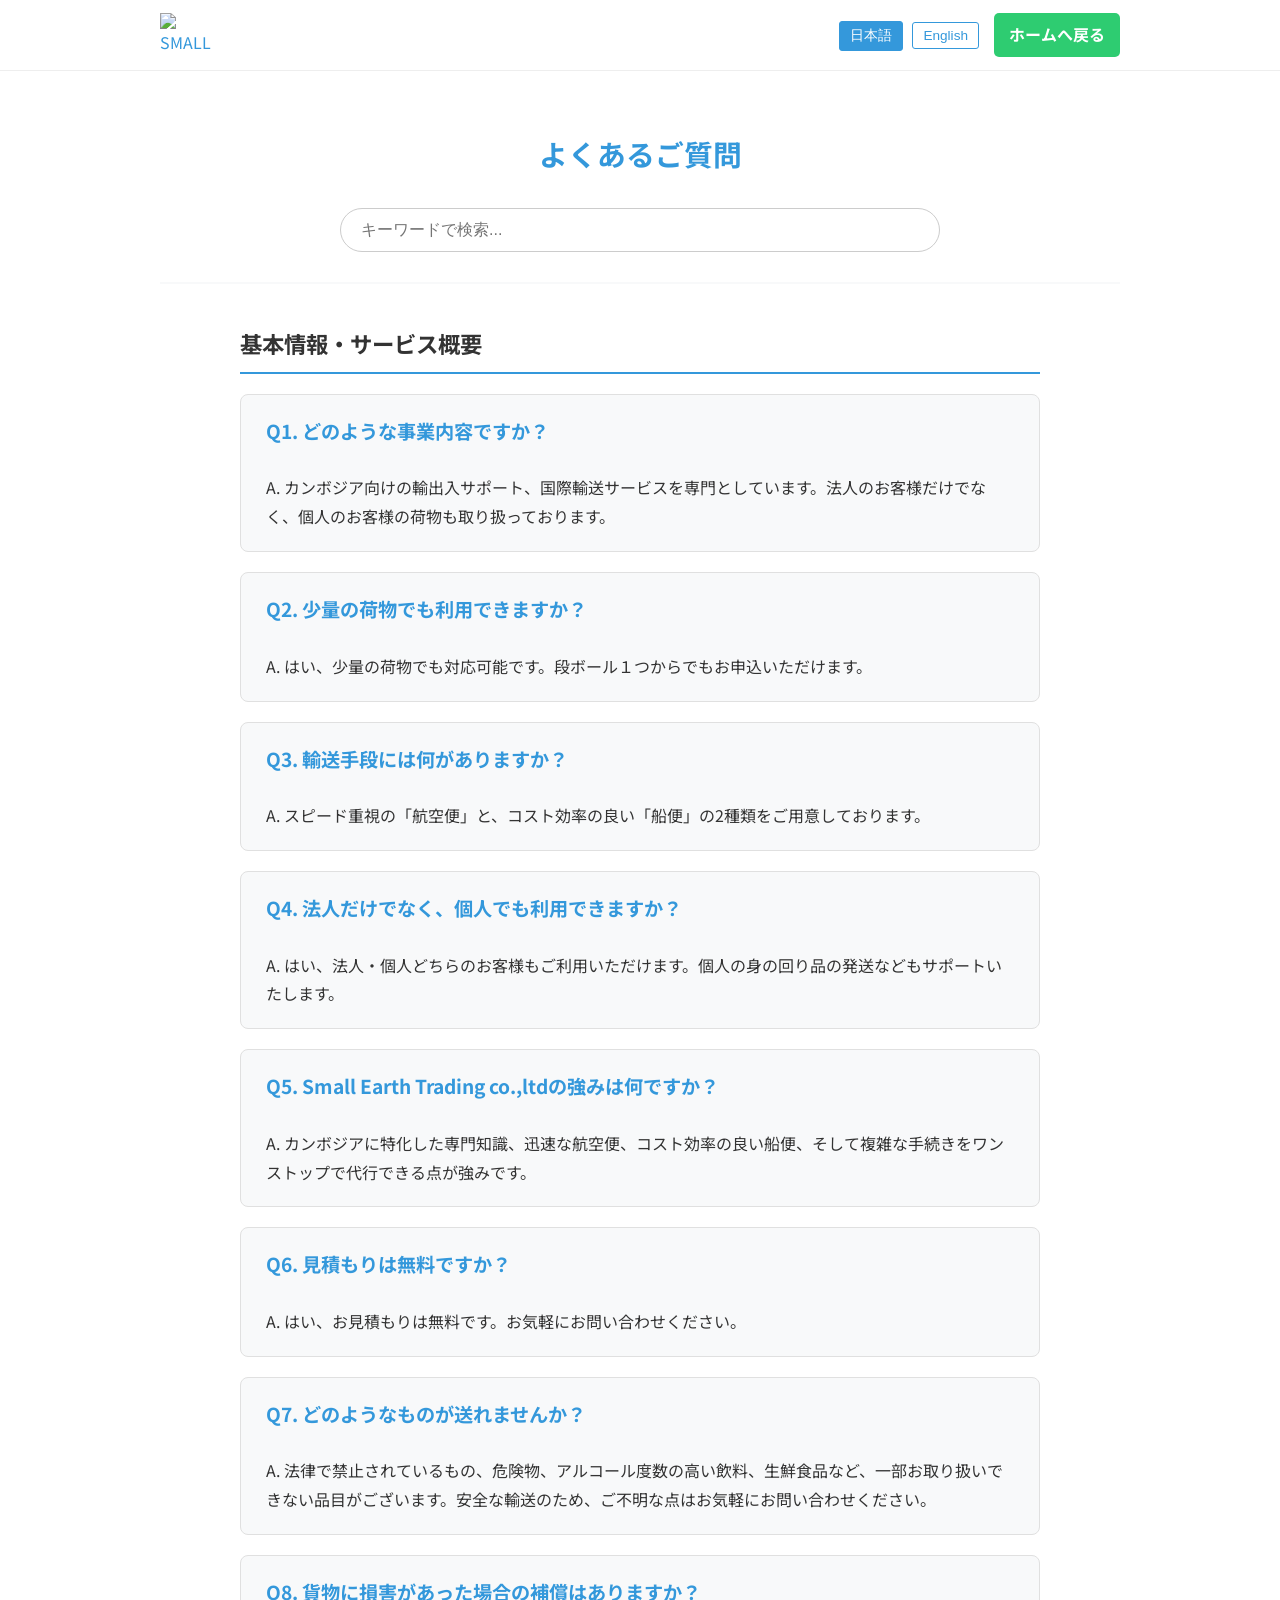
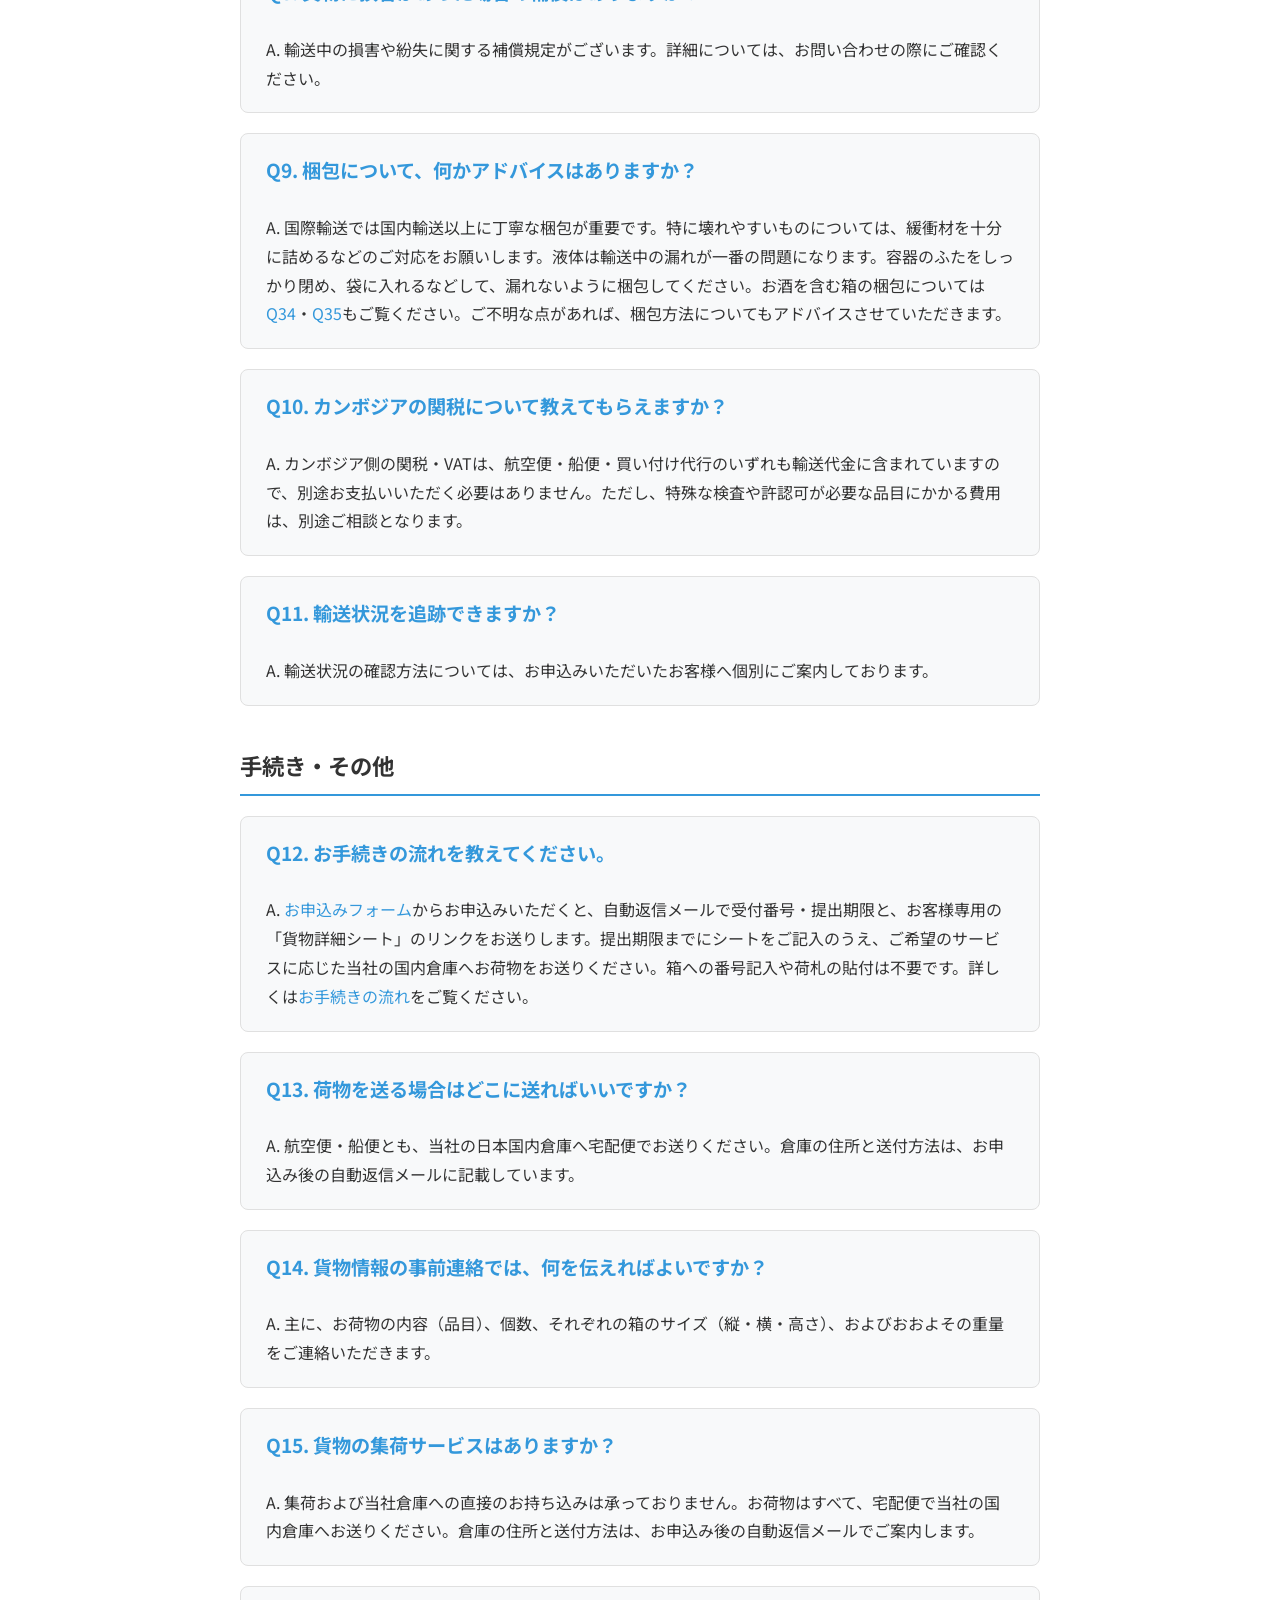
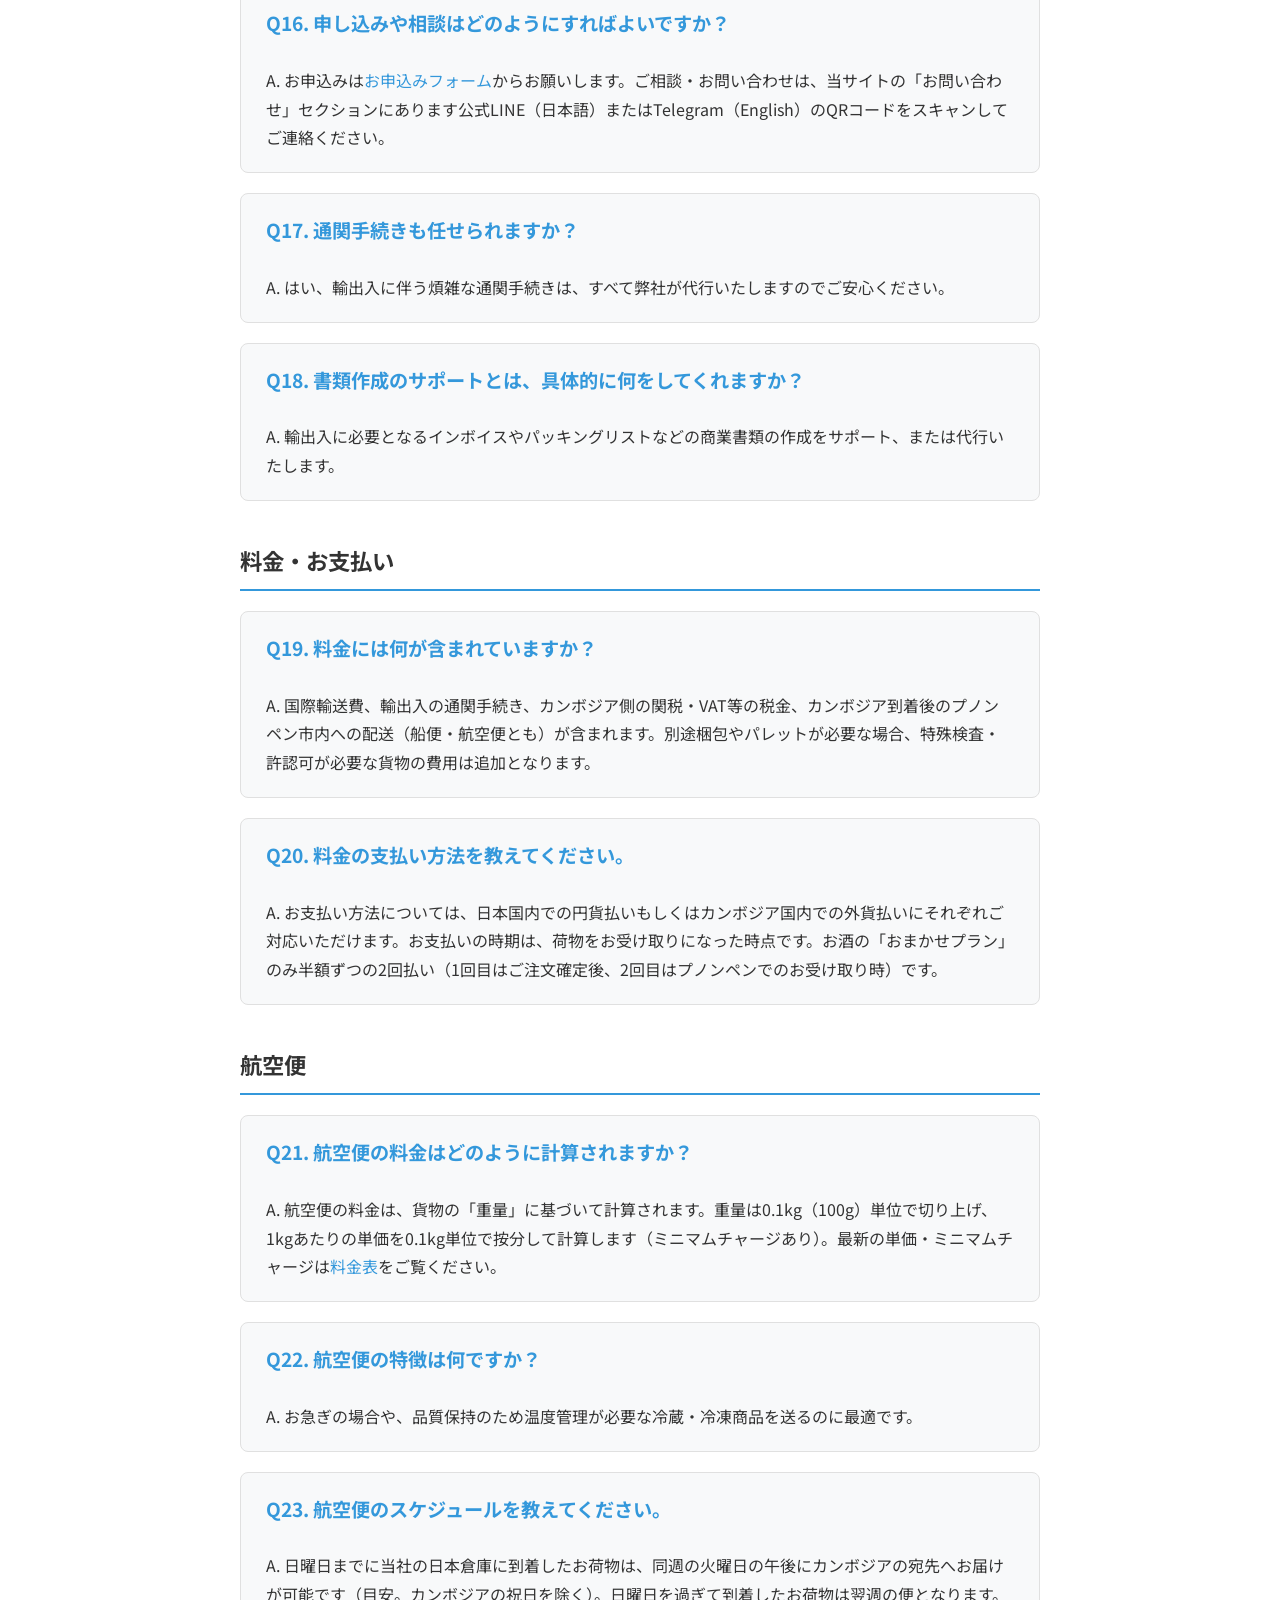
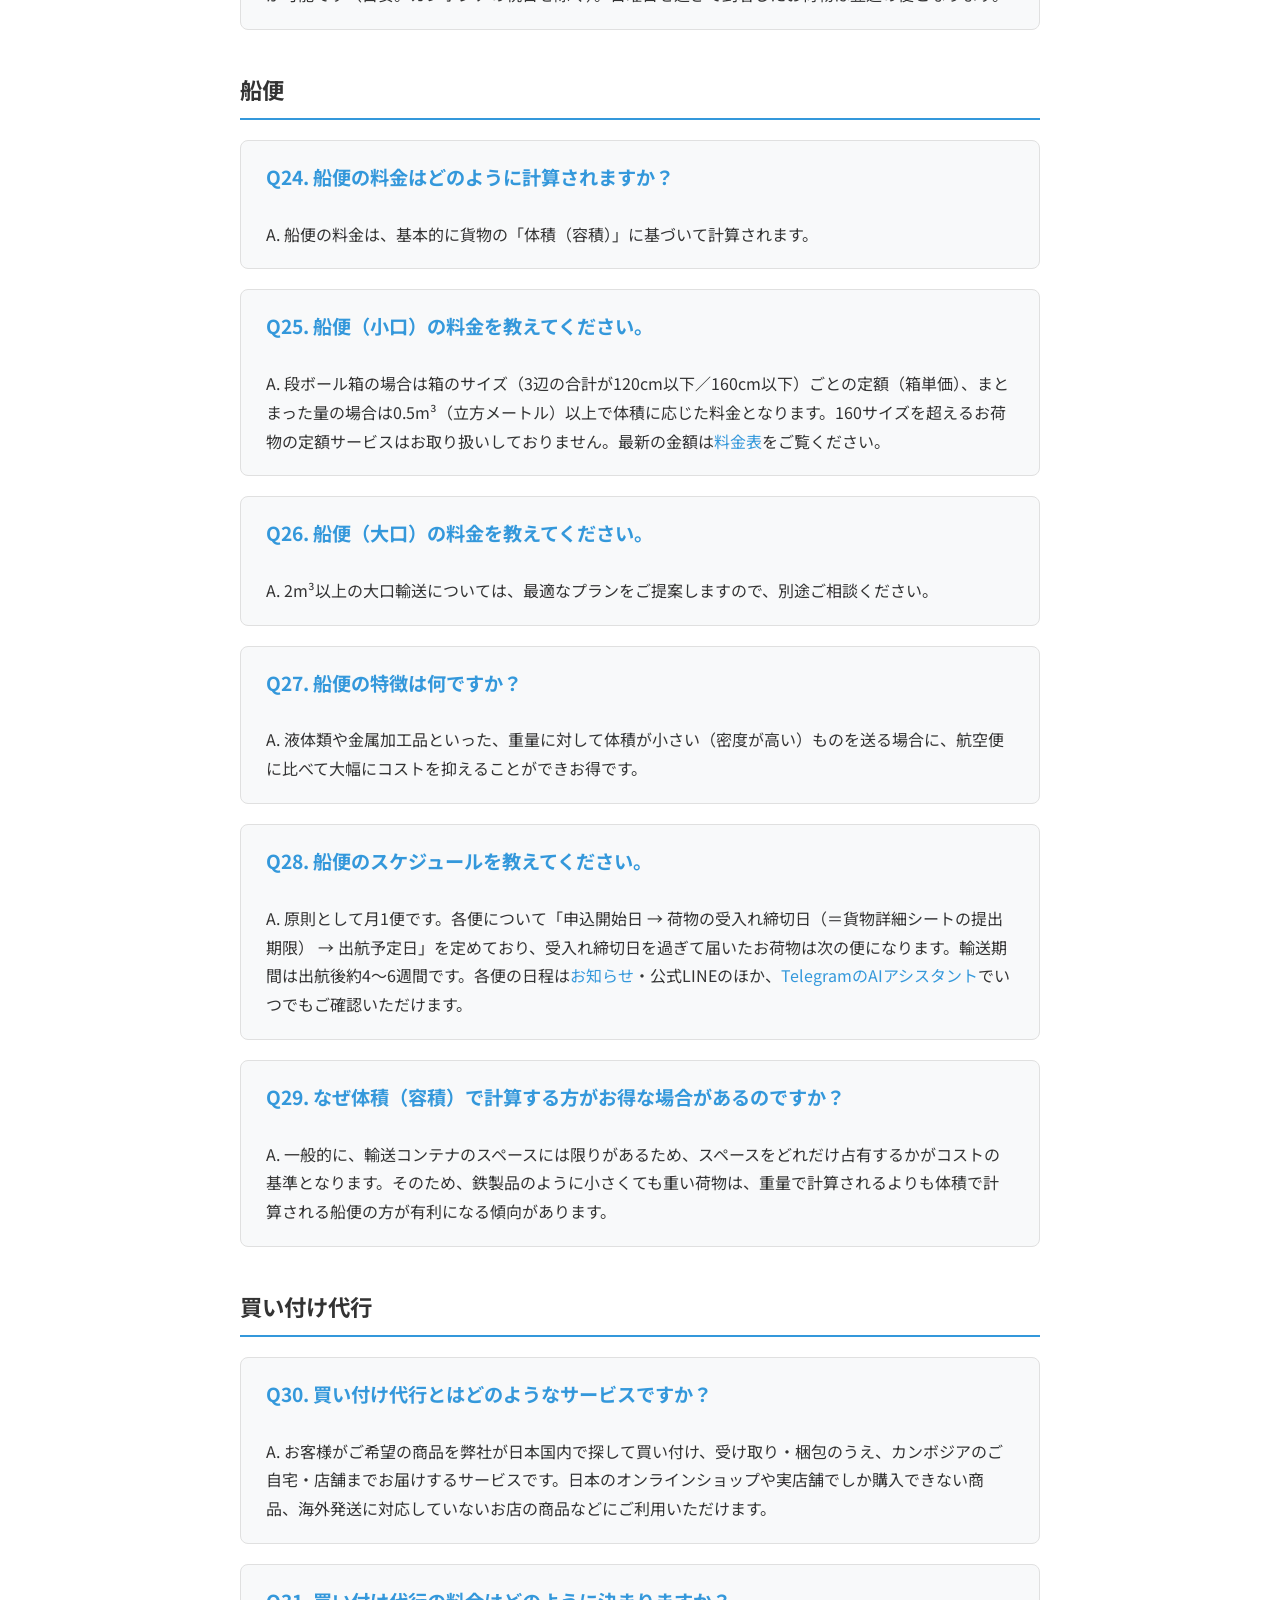
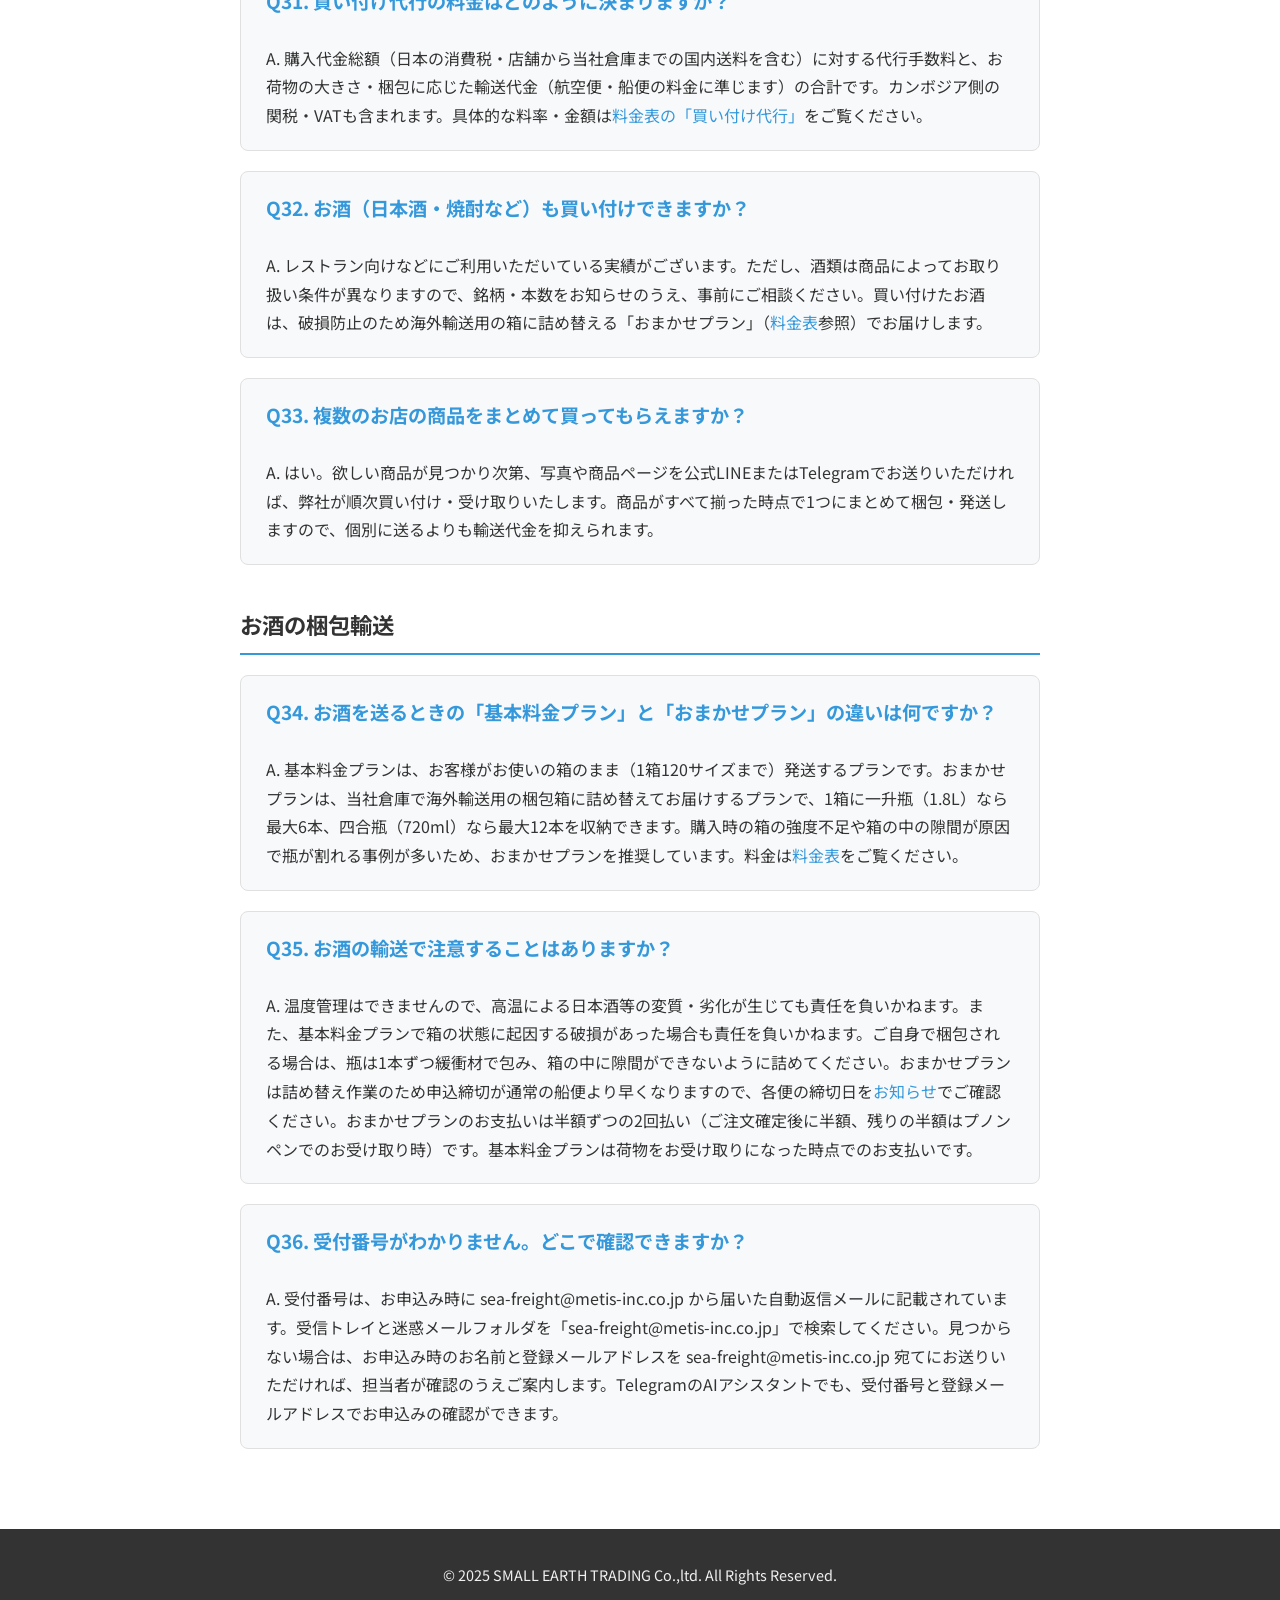
==== commit a40e3109: "feat: お知らせの折り畳み・定額サービスの表現・お酒プラン表の整理・お問い合わせQRを3つに お知らせ - 一番上の1件だけ全文表示、2件目以降は日付＋タイトルに折り畳み（script.js が自" ====
--- a/faq-more.html
+++ b/faq-more.html
@@ -182,7 +182,7 @@
                     </div>
                     <div class="faq-entry">
                         <h3><span class="lang-ja">Q25. 船便（小口）の料金を教えてください。</span><span class="lang-en">Q25. What are the rates for small lot (LCL) sea freight?</span></h3>
-                        <p><span class="lang-ja">A. 段ボール箱の場合は箱のサイズ（3辺の合計が120cm以下／160cm以下）ごとの箱単価、まとまった量の場合は0.5m³（立方メートル）以上で体積に応じた料金となります。荷物の安全面を考慮し、160サイズを超えるお荷物は受付を終了しております。最新の金額は<a href="index.html#price-list">料金表</a>をご覧ください。</span><span class="lang-en">A. For cardboard boxes, the rate is per box according to box size (sum of 3 dimensions up to 120cm or up to 160cm). For larger quantities of 0.5m³ or more, the rate is based on volume. For safety reasons, we no longer accept packages larger than 160cm size. Please see the <a href="index.html#price-list">Price List</a> for current rates.</span></p>
+                        <p><span class="lang-ja">A. 段ボール箱の場合は箱のサイズ（3辺の合計が120cm以下／160cm以下）ごとの定額（箱単価）、まとまった量の場合は0.5m³（立方メートル）以上で体積に応じた料金となります。160サイズを超えるお荷物の定額サービスはお取り扱いしておりません。最新の金額は<a href="index.html#price-list">料金表</a>をご覧ください。</span><span class="lang-en">A. For cardboard boxes, a flat rate applies per box according to box size (sum of 3 dimensions up to 120cm or up to 160cm). For larger quantities of 0.5m³ or more, the rate is based on volume. No flat-rate service is available for packages larger than 160cm size. Please see the <a href="index.html#price-list">Price List</a> for current rates.</span></p>
                     </div>
                     <div class="faq-entry">
                         <h3><span class="lang-ja">Q26. 船便（大口）の料金を教えてください。</span><span class="lang-en">Q26. What are the rates for large lot (FCL) sea freight?</span></h3>
@@ -226,7 +226,7 @@
                     </div>
                     <div class="faq-entry" id="q34">
                         <h3><span class="lang-ja">Q34. お酒を送るときの「基本料金プラン」と「おまかせプラン」の違いは何ですか？</span><span class="lang-en">Q34. What is the difference between the Basic Plan and the Omakase Plan for alcohol?</span></h3>
-                        <p><span class="lang-ja">A. 基本料金プランは、お客様がお使いの箱のまま（1箱120サイズまで）発送するプランです。おまかせプランは、当社倉庫で海外輸送用の梱包箱に詰め替えてお届けするプランで、1箱に一升瓶（1.8L）なら最大6本、四合瓶（720ml）なら最大12本を収納できます。購入時の箱の強度不足や箱の中の隙間が原因で瓶が割れる事例が多いため、おまかせプランを推奨しています。また、一般のお荷物が入った160サイズの箱にお酒を少量（四合瓶3本まで、または一升瓶1本まで）同梱する場合は、160サイズの送料に酒類取扱手数料15ドルを加えた1箱165ドルです。160サイズの箱でのお酒のみの発送はお受けできません。料金は<a href="index.html#alcohol-plans">料金表</a>をご覧ください。</span><span class="lang-en">A. With the Basic Plan, we ship the box as you packed it (up to 120cm size per box). With the Omakase Plan, we repack your bottles at our warehouse into export-grade cartons; one box holds up to 6 × 1.8L bottles or up to 12 × 720ml bottles. Because bottles often break when the retailer's box is not strong enough or has gaps inside, we recommend the Omakase Plan. A small amount of alcohol (up to 3 × 720ml bottles, or 1 × 1.8L bottle) may also be packed together with general goods in a 160cm box for $165 per box ($150 for the 160cm box plus a $15 alcohol handling fee); alcohol-only shipments in a 160cm box are not accepted. Please see the <a href="index.html#alcohol-plans">Price List</a> for prices.</span></p>
+                        <p><span class="lang-ja">A. 基本料金プランは、お客様がお使いの箱のまま（1箱120サイズまで）発送するプランです。おまかせプランは、当社倉庫で海外輸送用の梱包箱に詰め替えてお届けするプランで、1箱に一升瓶（1.8L）なら最大6本、四合瓶（720ml）なら最大12本を収納できます。購入時の箱の強度不足や箱の中の隙間が原因で瓶が割れる事例が多いため、おまかせプランを推奨しています。料金は<a href="index.html#alcohol-plans">料金表</a>をご覧ください。</span><span class="lang-en">A. With the Basic Plan, we ship the box as you packed it (up to 120cm size per box). With the Omakase Plan, we repack your bottles at our warehouse into export-grade cartons; one box holds up to 6 × 1.8L bottles or up to 12 × 720ml bottles. Because bottles often break when the retailer's box is not strong enough or has gaps inside, we recommend the Omakase Plan. Please see the <a href="index.html#alcohol-plans">Price List</a> for prices.</span></p>
                     </div>
                     <div class="faq-entry" id="q35">
                         <h3><span class="lang-ja">Q35. お酒の輸送で注意することはありますか？</span><span class="lang-en">Q35. Is there anything to be aware of when shipping alcohol?</span></h3>
--- a/assets/css/style.css
+++ b/assets/css/style.css
@@ -124,6 +124,17 @@
 .news-item p { margin-bottom: 0.6em; }
 .news-item ul { margin-bottom: 0.6em; }
 
+/* 2件目以降の折り畳み（script.js が .news-item-collapsed と .news-body を付与） */
+.news-item-collapsed { padding: 16px 24px; }
+.news-item-collapsed h3 { margin-bottom: 0.2em; }
+.news-title-clickable { cursor: pointer; }
+.news-toggle { background: none; border: none; padding: 0; margin: 0 0 0.2em; font-size: 0.9em; color: var(--primary-color); cursor: pointer; font-family: inherit; }
+.news-toggle::before { content: "▶"; display: inline-block; font-size: 0.7em; margin-right: 0.4em; transition: transform 0.2s; }
+.news-item-open .news-toggle::before { transform: rotate(90deg); }
+.news-toggle-close, .news-item-open .news-toggle-open { display: none; }
+.news-item-open .news-toggle-close { display: inline; }
+.news-body { margin-top: 0.8em; }
+
 /* 料金表セクション */
 .price-category { margin-bottom: 40px; }
 .price-table, .price-table-visual { width: 100%; margin-top: 1em; }
@@ -133,7 +144,9 @@
 /* お酒プラン比較表 */
 .plan-table thead th { background-color: var(--primary-color); color: #fff; text-align: center; }
 .plan-table tbody th { width: 26%; }
-.plan-table td:last-child { white-space: nowrap; text-align: center; }
+.plan-table td:last-child { text-align: center; }
+.plan-table td:last-child strong { white-space: nowrap; }
+.plan-table td:last-child small { display: block; white-space: normal; }
 .plan-table small { font-size: 0.8em; color: var(--secondary-color); }
 .price-note { font-size: 0.9em; line-height: 1.7; margin-top: 0.8em; }
 .price-note strong { font-weight: 700; }
@@ -144,11 +157,16 @@
 .faq-item h3 { font-size: 1.2rem; margin-bottom: 0.3em; color: var(--primary-color);}
 .faq-more { margin-top: 30px; text-align: center; font-size: 1.1em; }
 .important-link { margin-top: 20px; font-size: 1.05em; font-weight: 700; }
-.contact-qr-container { display: flex; flex-wrap: wrap; justify-content: center; gap: 30px; text-align: center; margin-top: 30px; }
-.contact-qr { margin: 0; }
+/* QRは3つ（公式LINE・公式Telegram・AIアシスタント）。PCでは3つ横並び、スマホでは縦に並ぶ */
+.contact-qr-container { display: flex; flex-wrap: wrap; justify-content: center; gap: 24px; text-align: center; margin-top: 30px; }
+.contact-qr { margin: 0; flex: 0 0 auto; }
+.contact-qr a { display: inline-block; line-height: 0; }
+.contact-qr figcaption small { font-weight: 400; font-size: 0.85em; }
+/* 青背景の上では青いリンクが見えないため、お問い合わせ内の文中リンク（メールなど）は白にする */
+#contact p a:not(.cta-button):not(.cta-button-secondary) { color: #fff; text-decoration: underline; }
 .contact-qr figcaption { margin-top: 10px; font-weight: 700; color: white; }
 .qr-code { width: 140px; height: auto; border: 1px solid #eee; }
-.qr-code-large { width: 200px; height: auto; border: 3px solid white; border-radius: 8px; box-shadow: 0 4px 15px rgba(0,0,0,0.1); }
+.qr-code-large { width: 180px; height: auto; border: 3px solid white; border-radius: 8px; box-shadow: 0 4px 15px rgba(0,0,0,0.1); }
 
 /* ヒーローの2ボタン（申込フォーム／相談LINE） */
 .cta-group { display: flex; flex-wrap: wrap; justify-content: center; gap: 15px; }
